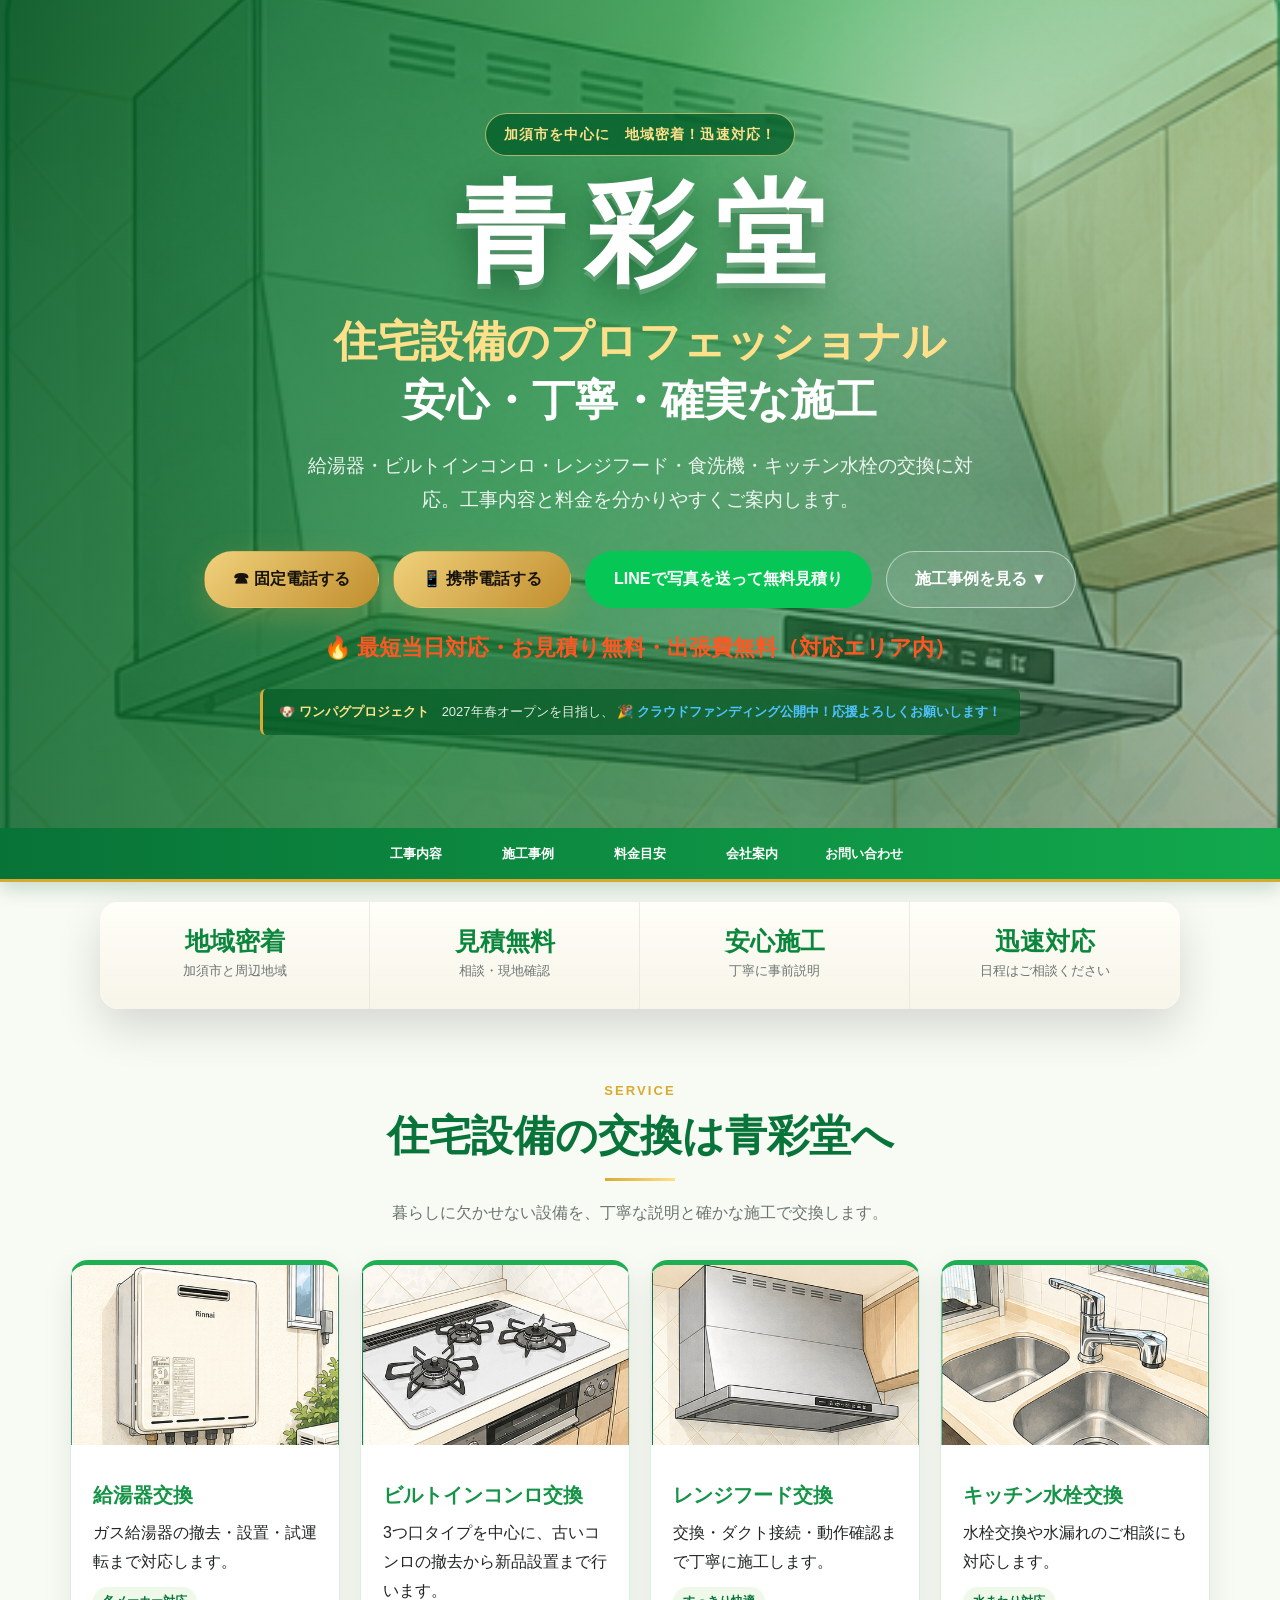
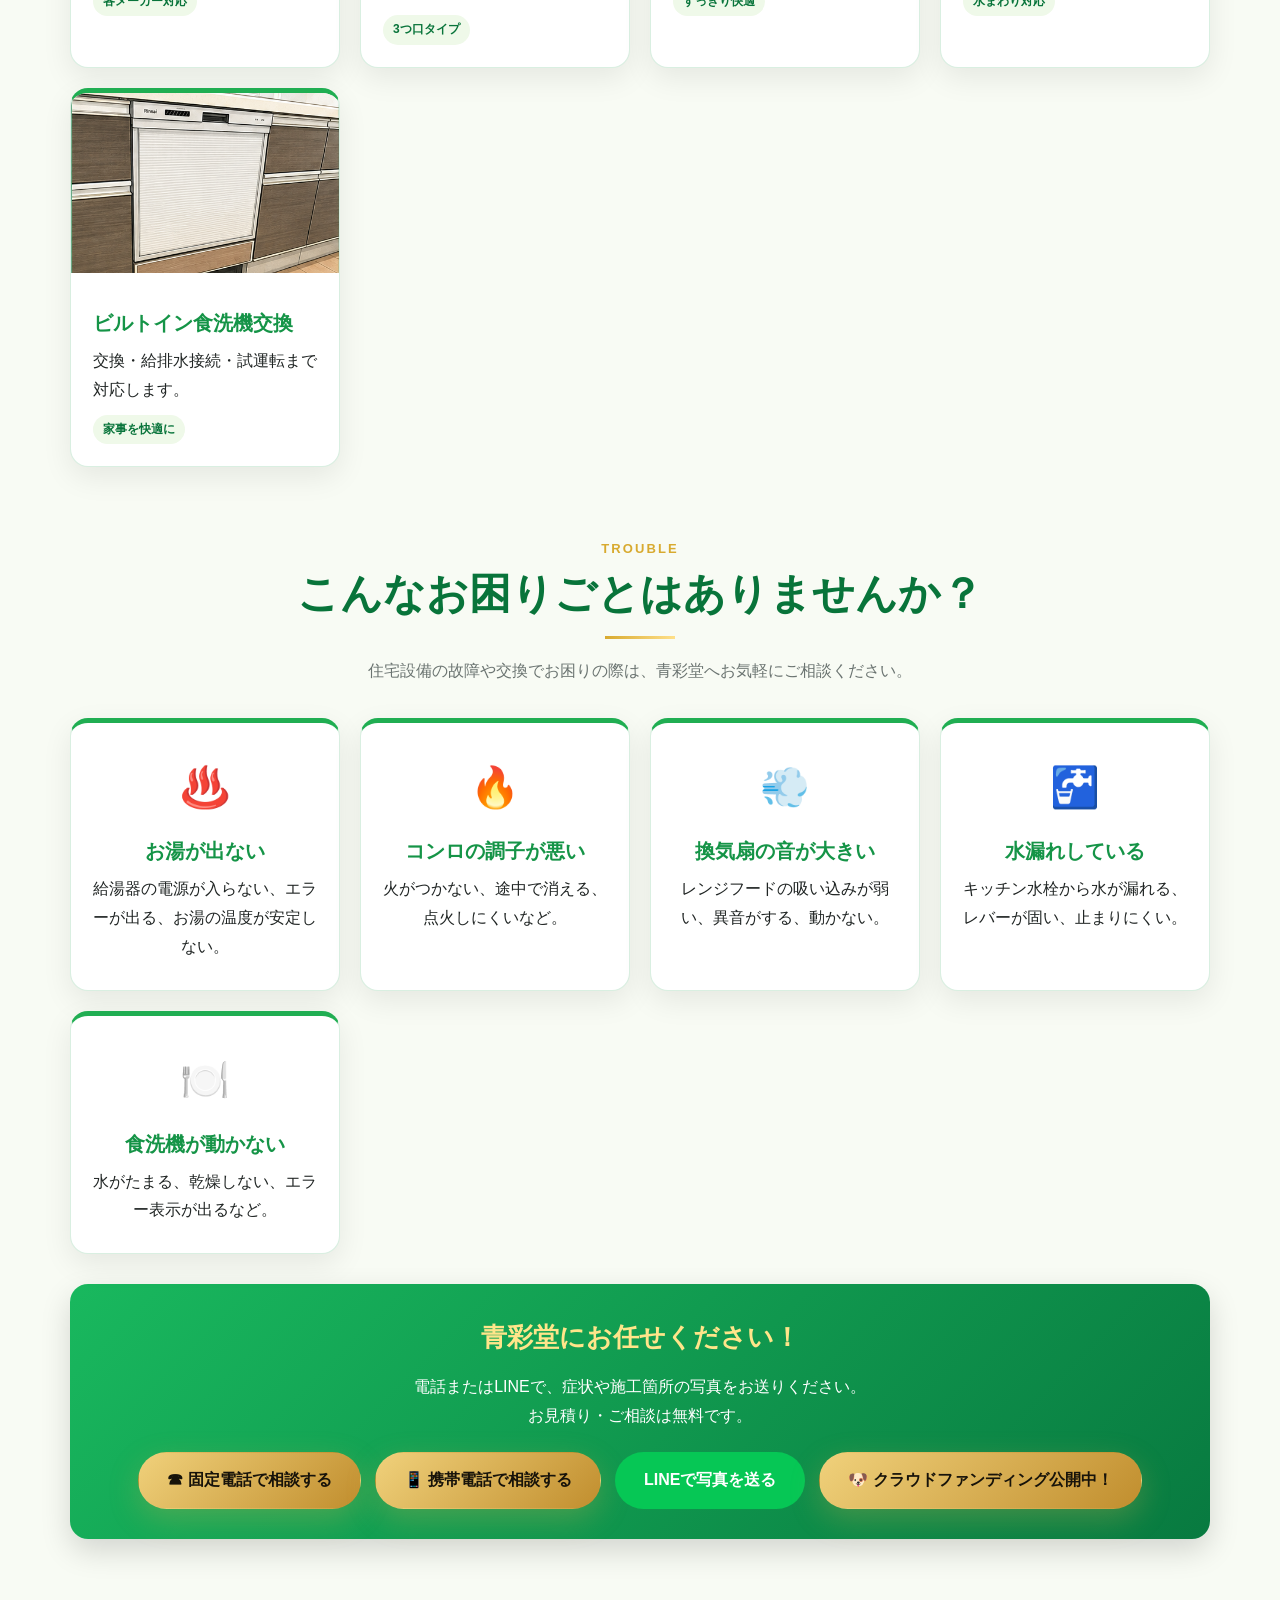
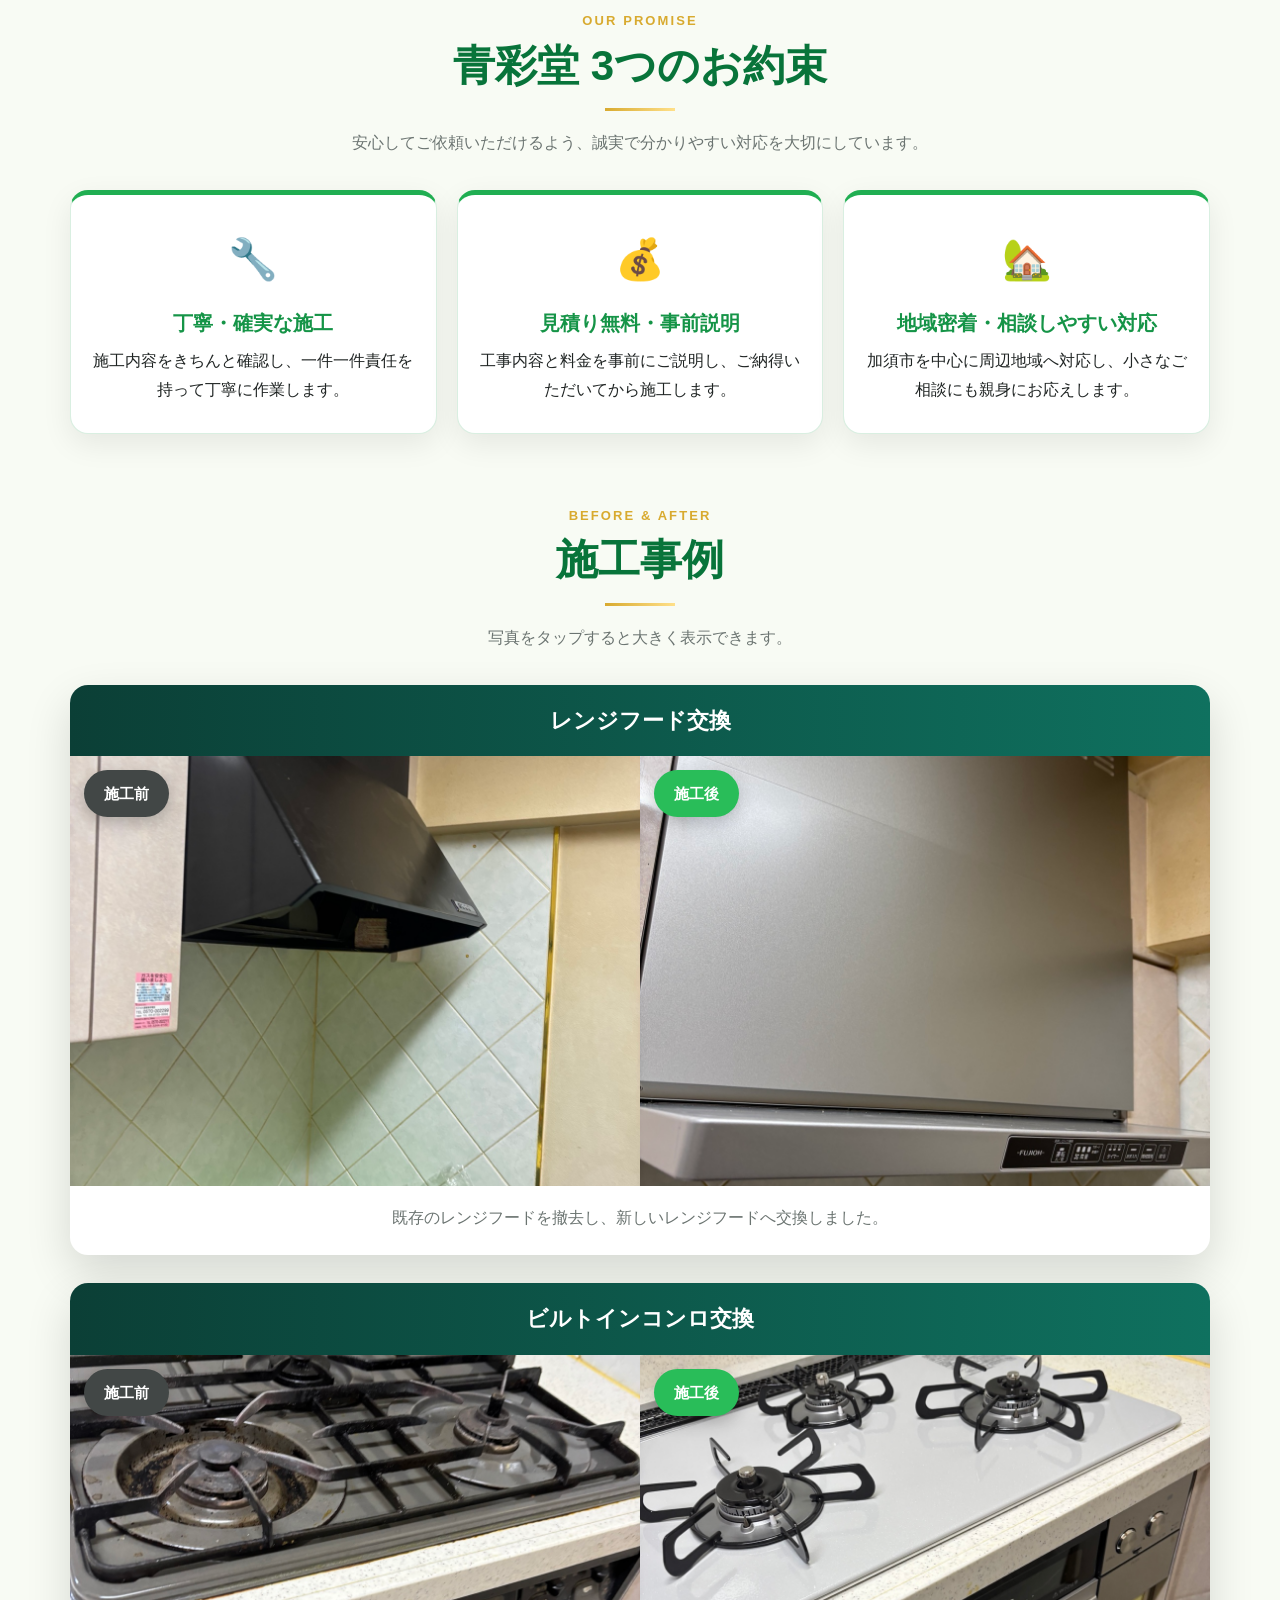
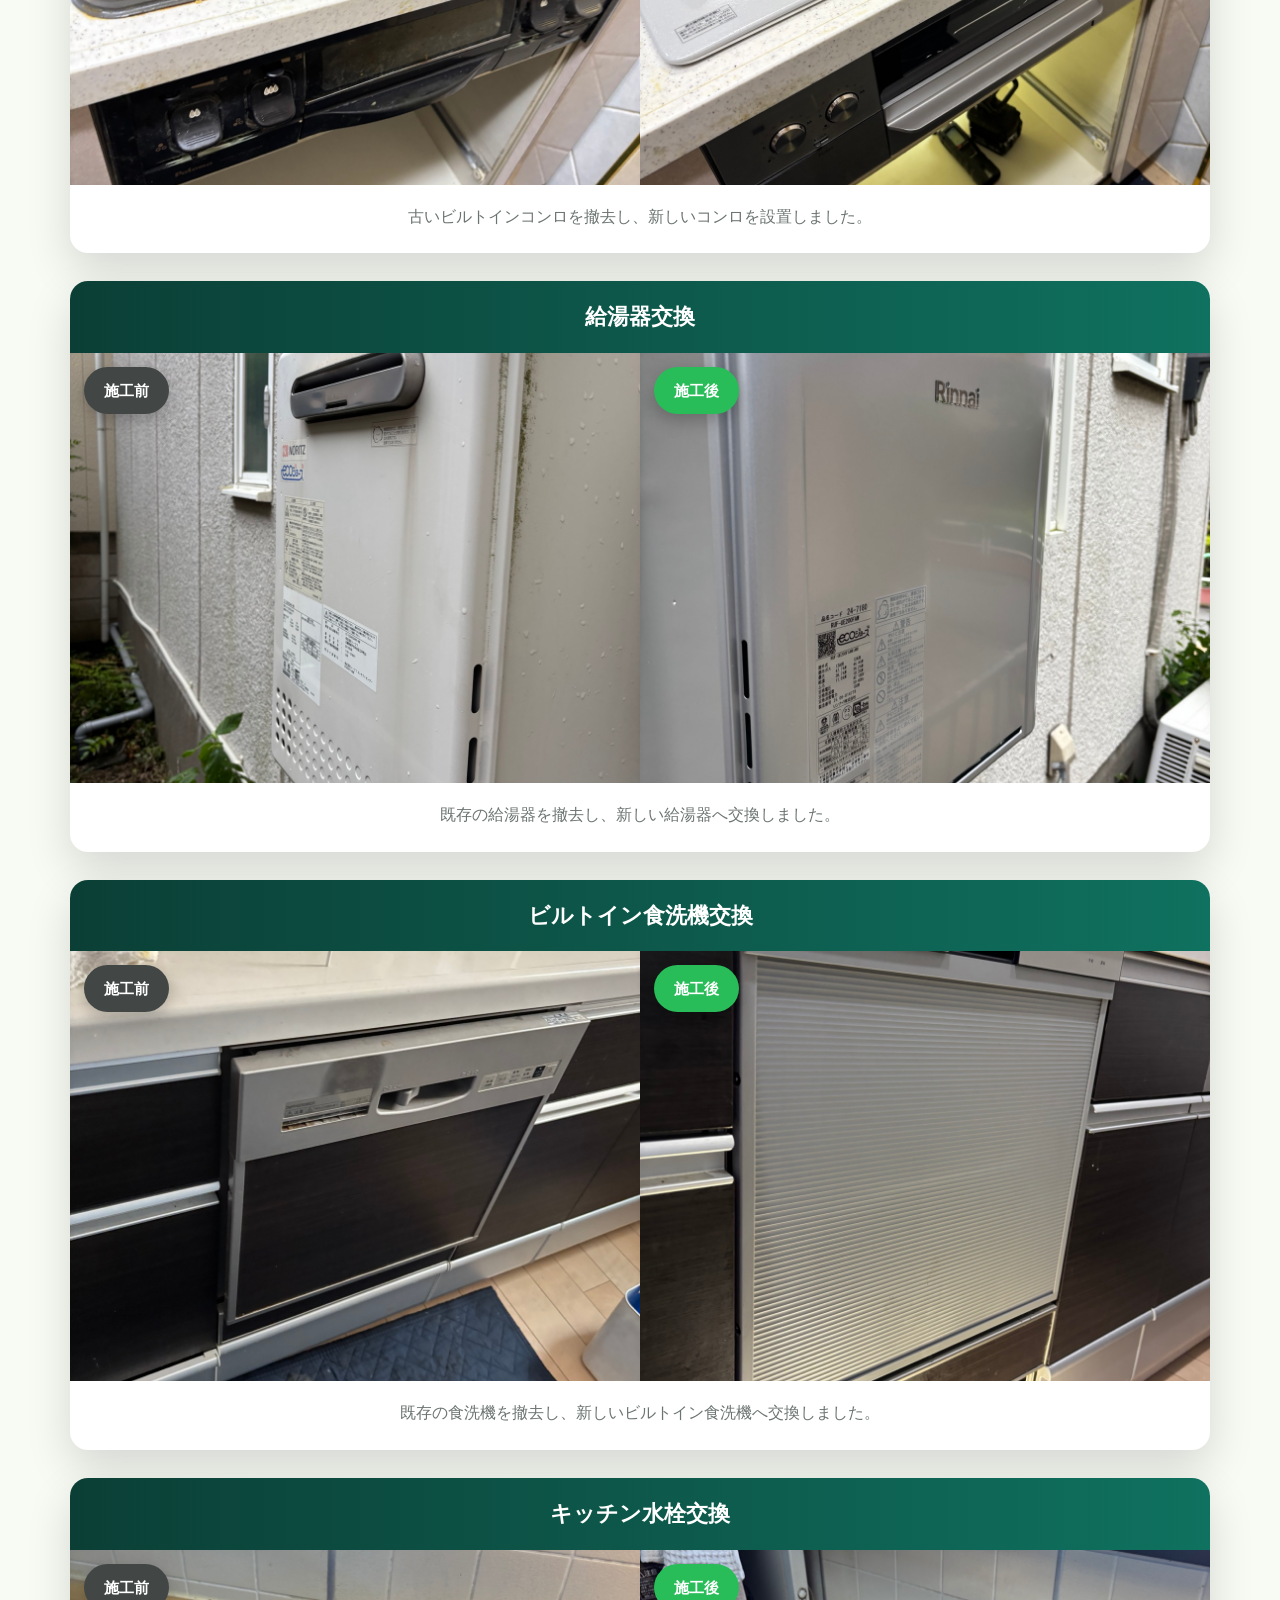
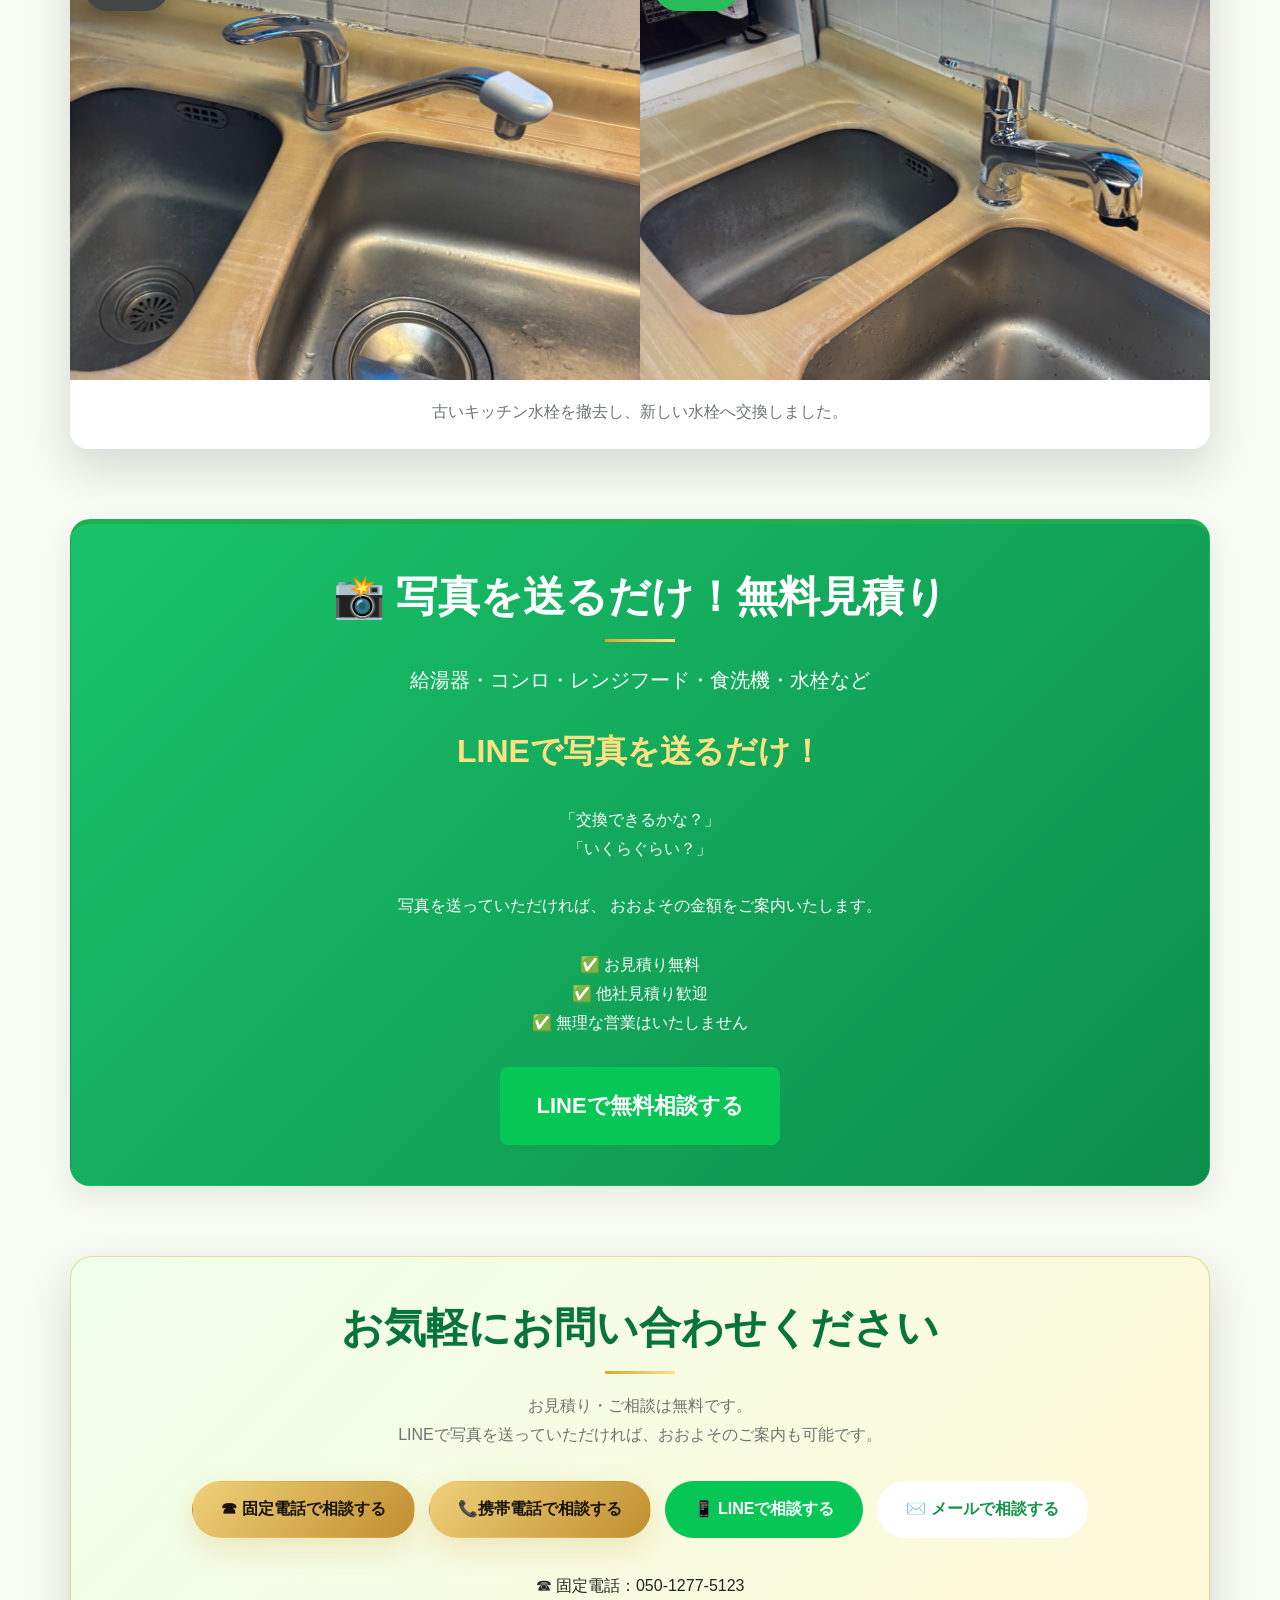
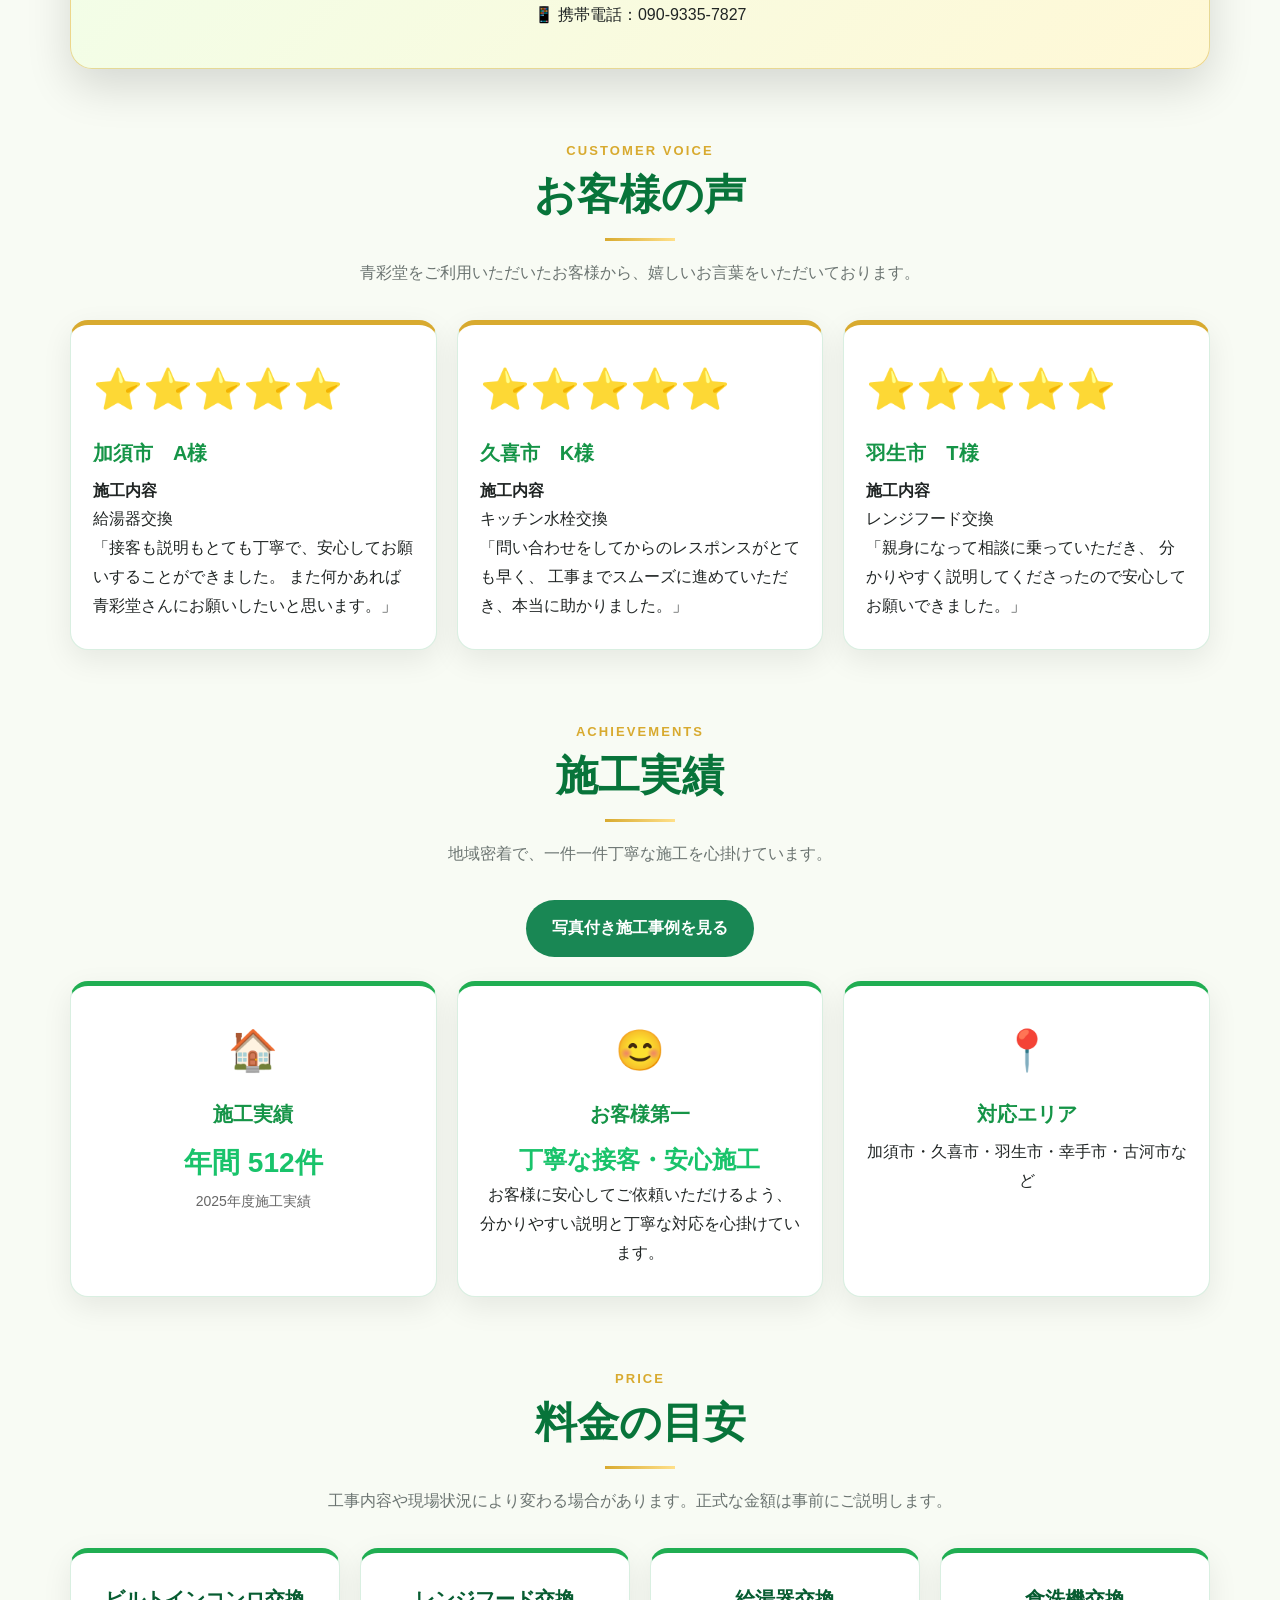
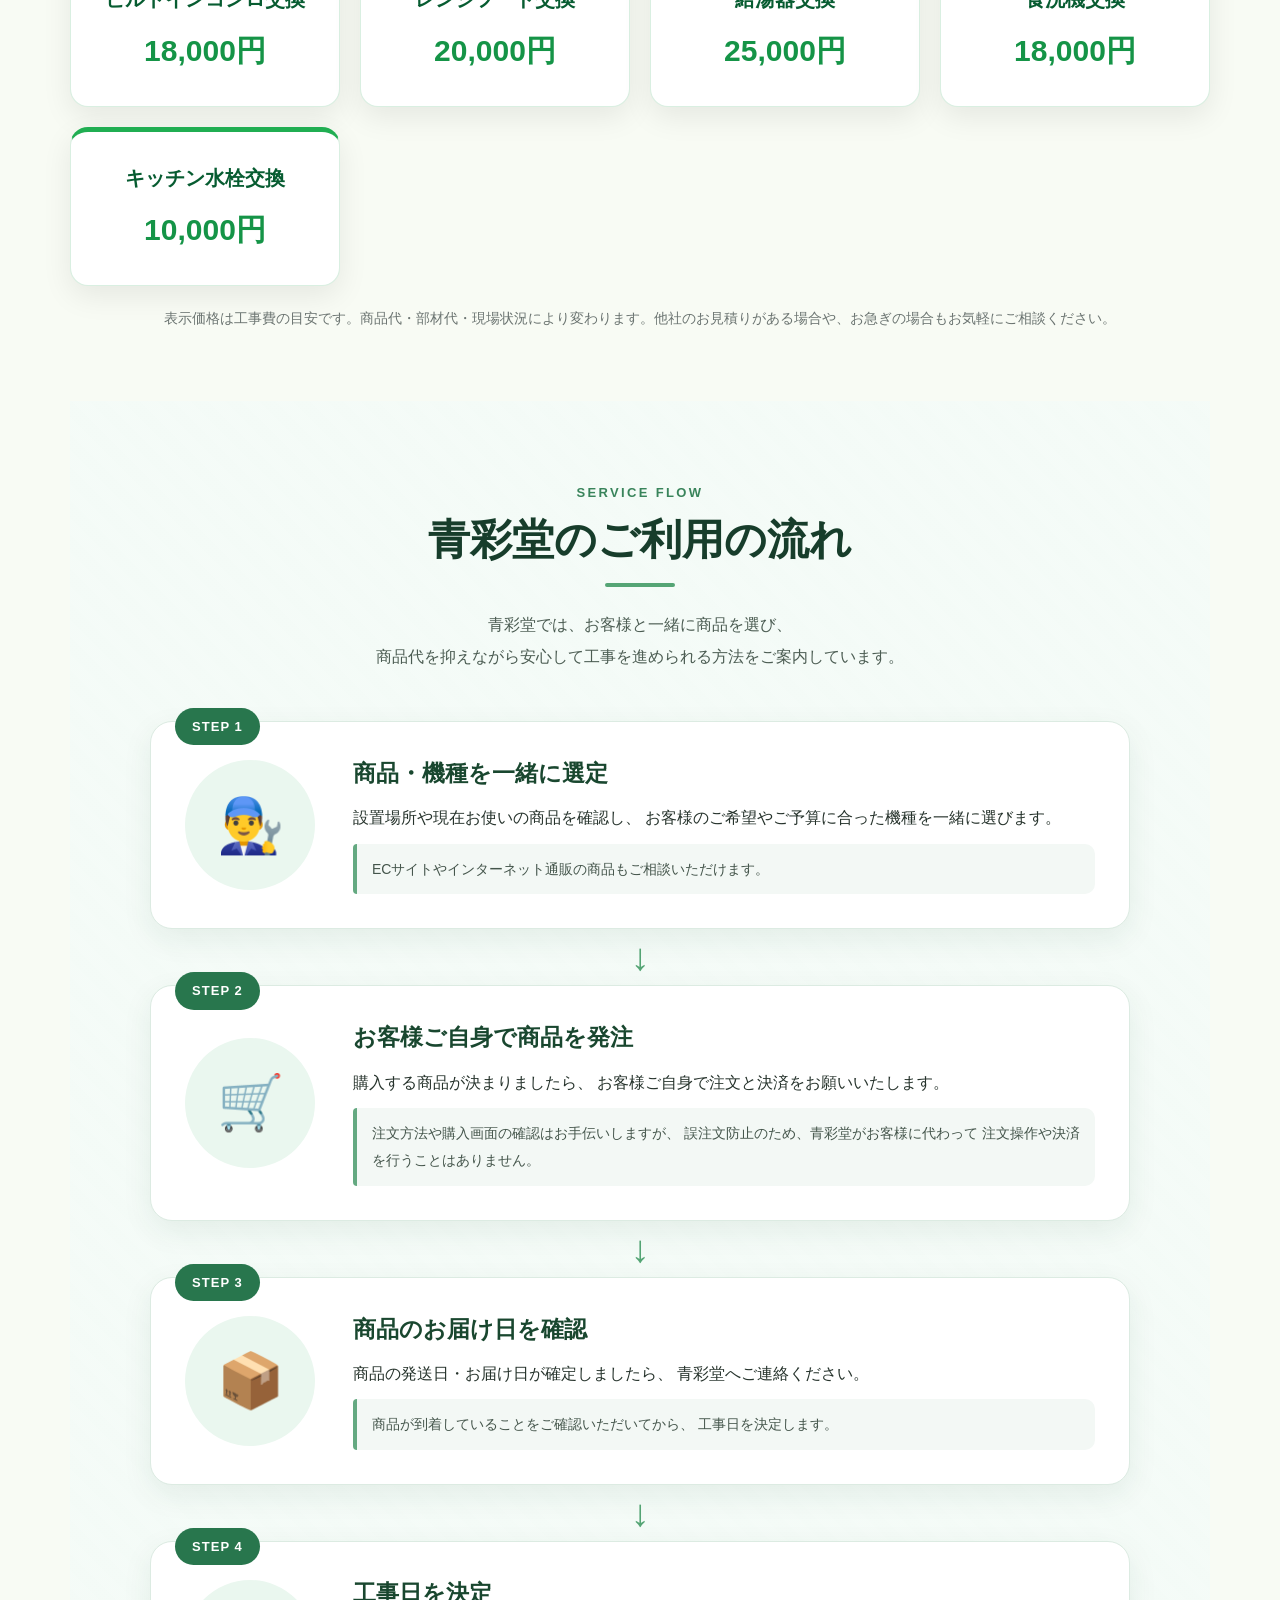
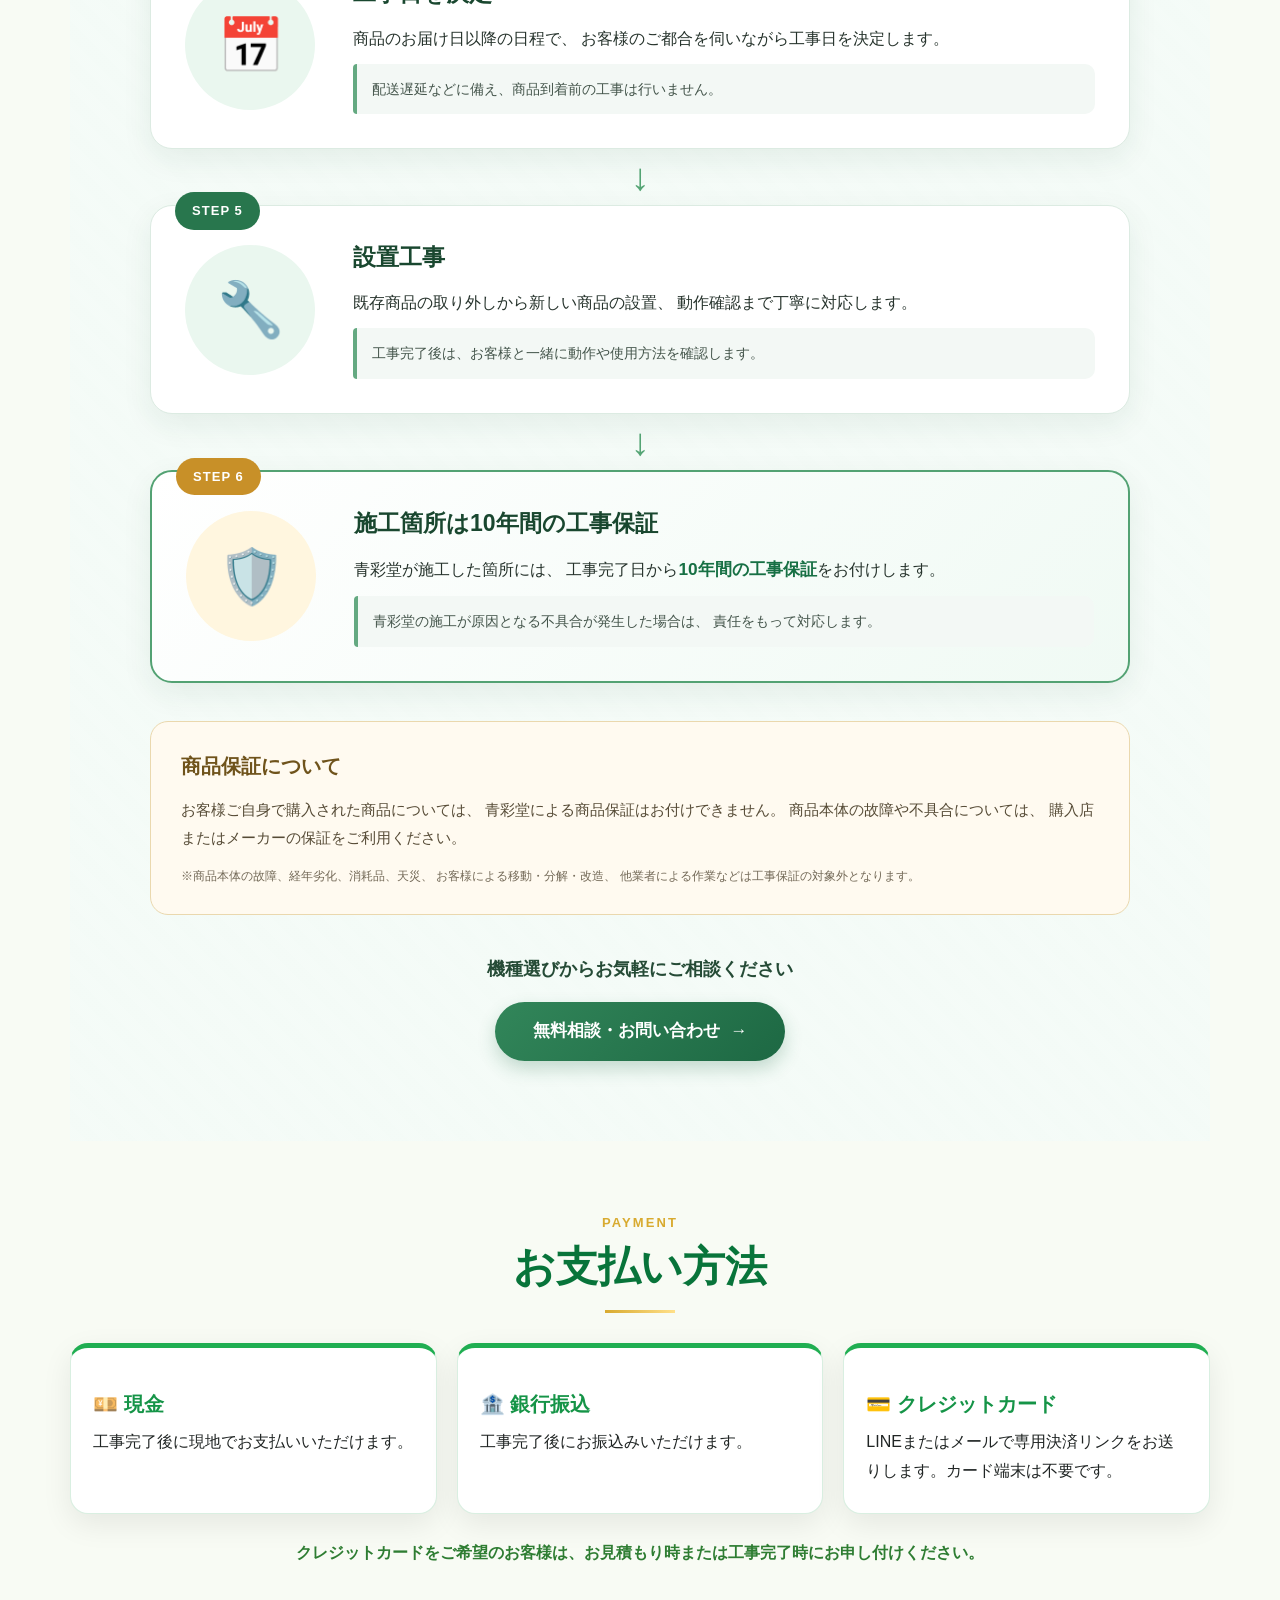
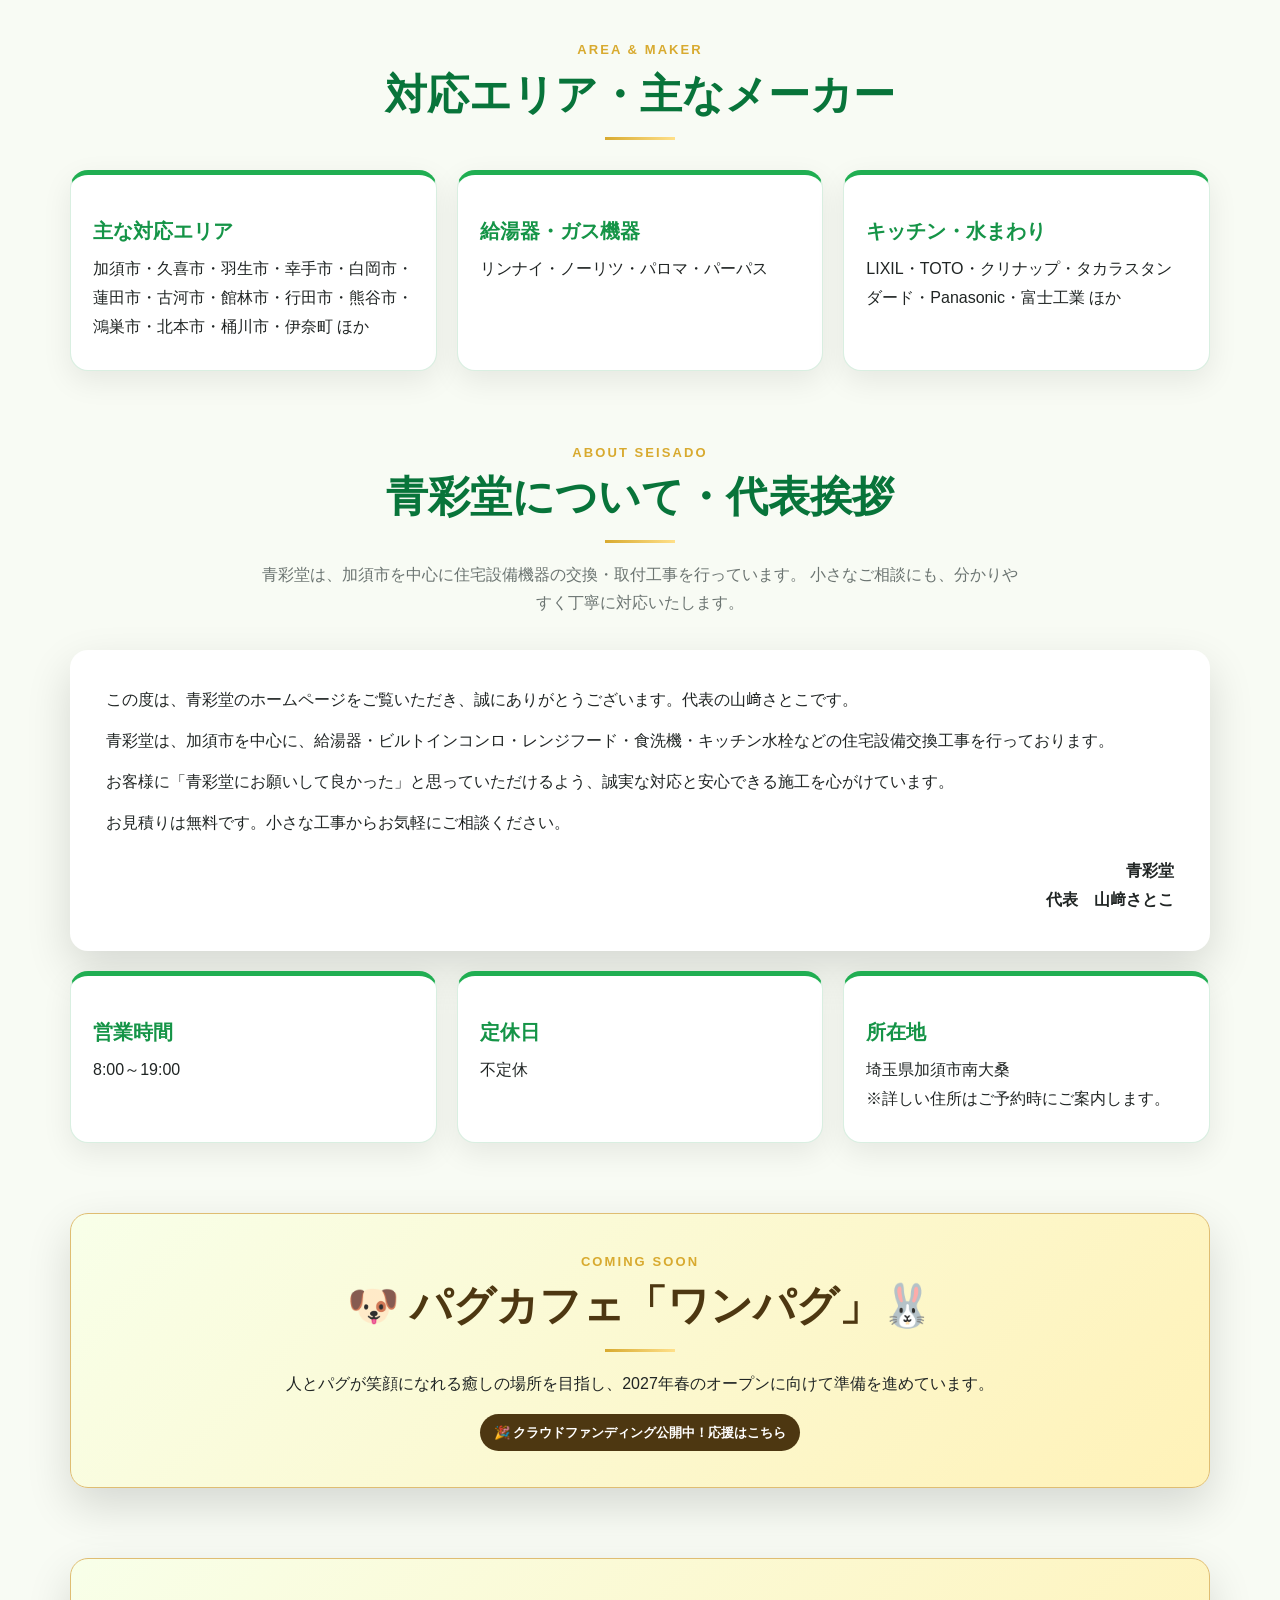
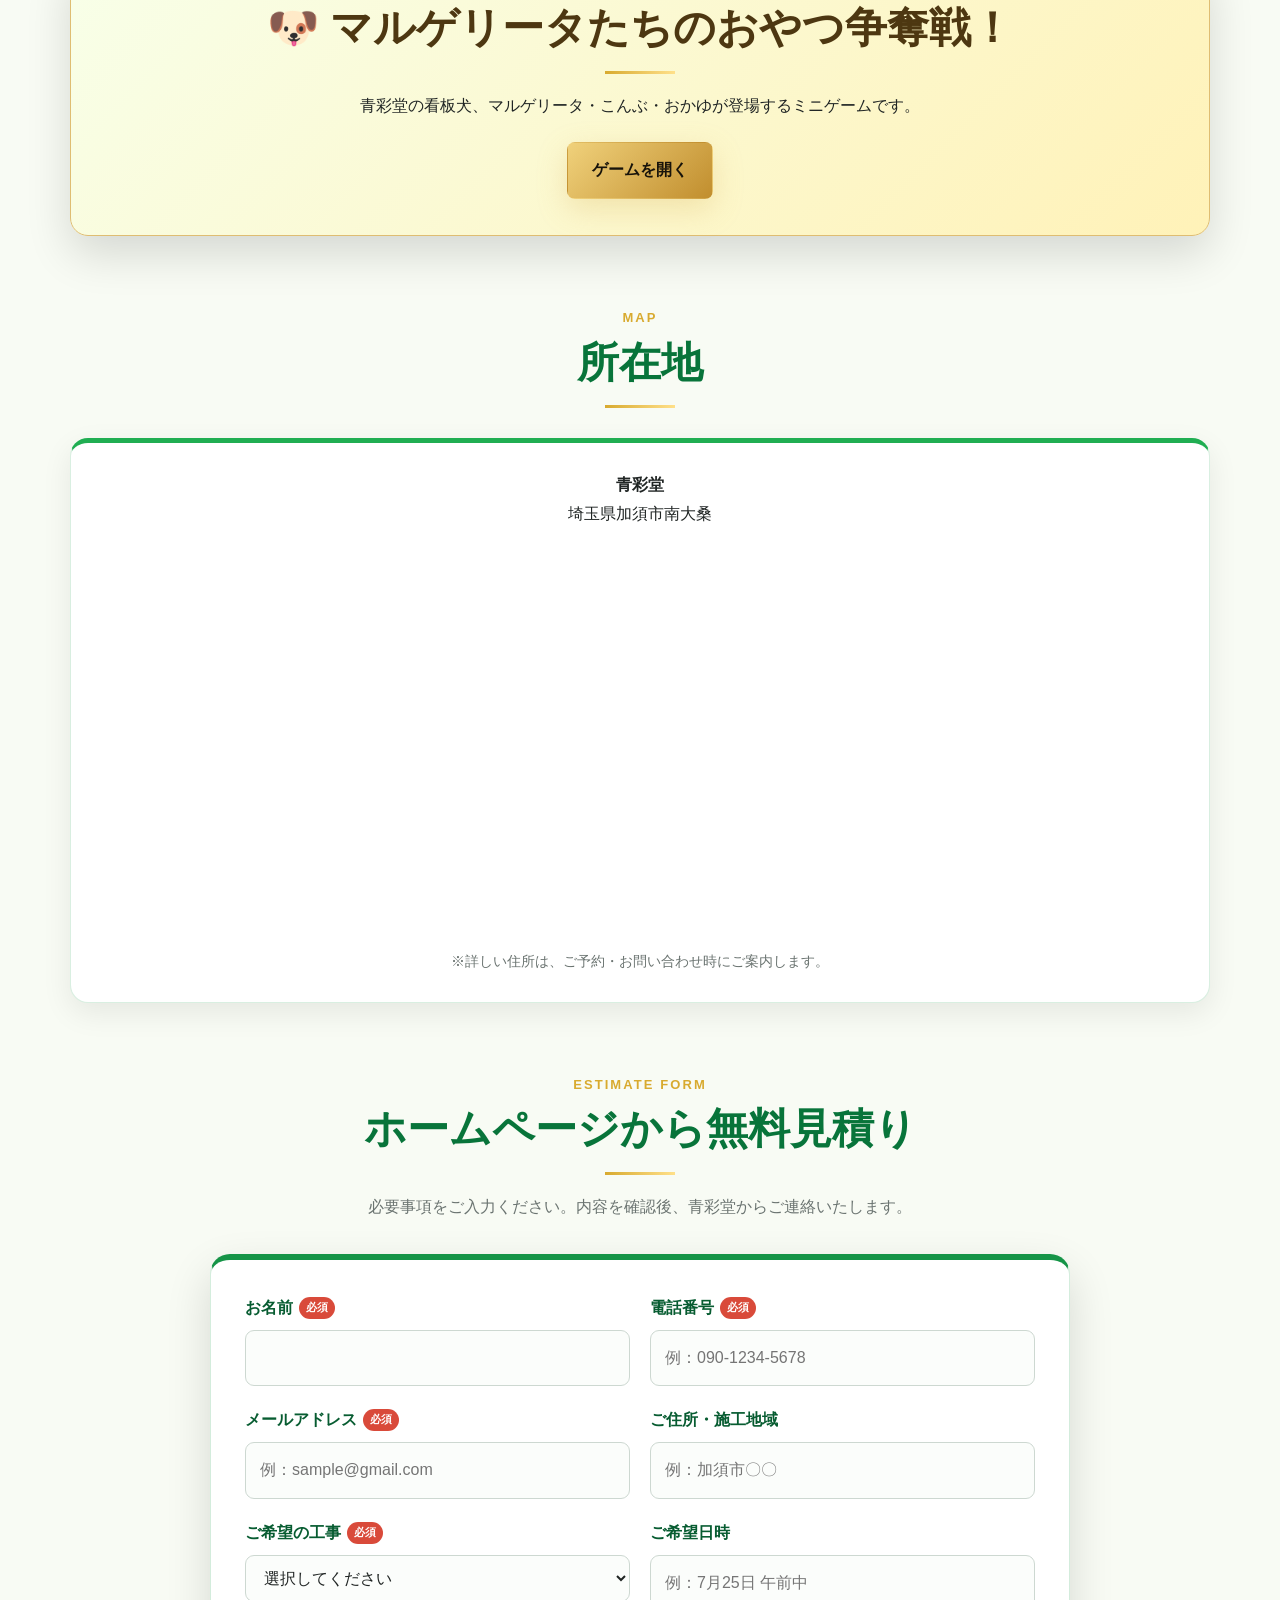
==== index.html @ 42f90f72 "トップページに施工事例ボタン追加" ====
<!DOCTYPE html>
<html lang="ja">
<head>
  <meta charset="UTF-8">
  <meta name="viewport" content="width=device-width, initial-scale=1.0">
  <title>青彩堂｜加須市周辺の住宅設備工事</title>
  <meta name="description" content="埼玉県加須市の青彩堂です。給湯器・ビルトインコンロ・レンジフード・水栓・食洗機の交換工事ならお任せください。加須市・久喜市・羽生市・幸手市・古河市などに対応しています。">
  <meta name="keywords" content="加須市 給湯器交換,加須市 コンロ交換,レンジフード交換,住宅設備,青彩堂,久喜市,羽生市,幸手市,古河市">
  <meta name="author" content="青彩堂">
  <meta name="robots" content="index,follow">
  <meta property="og:title" content="青彩堂｜加須市の住宅設備工事">
  <meta property="og:description" content="給湯器・ビルトインコンロ・レンジフード・水栓・食洗機の交換なら青彩堂へ">
  <meta property="og:type" content="website">
  <link rel="icon" type="image/png" href="favicon.png">
  <link rel="apple-touch-icon" href="favicon.png">

  <style>
    :root {
      --black: #073b22;
      --deep: #075c31;
      --green: #159447;
      --green-light: #29bd59;
      --gold: #d8aa2f;
      --gold-light: #ffe08a;
      --white: #ffffff;
      --cream: #f5f1e8;
      --text: #202524;
      --muted: #6b7471;
      --shadow: 0 18px 45px rgba(0, 0, 0, .14);
    }

    * { margin: 0; padding: 0; box-sizing: border-box; }
    html { scroll-behavior: smooth; }
    body {
      font-family: "Yu Gothic", "Meiryo", sans-serif;
      color: var(--text);
      background: #f8fbf4;
      line-height: 1.8;
      overflow-x: hidden;
    }
    a { color: inherit; text-decoration: none; }
    img { display: block; width: 100%; }

    .hero {
      min-height: 92vh;
      display: flex;
      align-items: center;
      justify-content: center;
      position: relative;
      color: #fff;
      text-align: center;
      padding: 92px 20px 72px;
      background:
        linear-gradient(120deg, rgba(3, 91, 38, .92), rgba(25, 174, 73, .68) 48%, rgba(255,255,255,.12)),
        url("assets/range-after.png") center/cover no-repeat;
    }

    .hero::before {
      content: "";
      position: absolute;
      inset: 0;
      background:
        radial-gradient(circle at 78% 18%, rgba(255,255,255,.38), transparent 28%),
        linear-gradient(180deg, rgba(0,0,0,.04), rgba(0,49,19,.34));
    }

    .hero-content {
      position: relative;
      z-index: 2;
      width: min(980px, 100%);
      animation: heroIn 1s ease both;
    }

    @keyframes heroIn {
      from { opacity: 0; transform: translateY(25px); }
      to { opacity: 1; transform: translateY(0); }
    }

    .eyebrow {
      display: inline-flex;
      align-items: center;
      gap: 8px;
      padding: 8px 18px;
      border: 1px solid rgba(243, 215, 142, .7);
      background: rgba(0, 91, 38, .74);
      color: var(--gold-light);
      border-radius: 999px;
      font-size: 14px;
      font-weight: 700;
      letter-spacing: .08em;
      backdrop-filter: blur(6px);
    }

    .hero h1 {
      margin-top: 22px;
      font-size: clamp(54px, 11vw, 110px);
      line-height: 1;
      letter-spacing: .18em;
      text-indent: .18em;
      font-weight: 900;
      text-shadow: 0 5px 0 rgba(255,255,255,.18), 0 12px 35px rgba(0, 55, 20, .48);
    }

    .hero-copy {
      margin: 24px auto 0;
      font-size: clamp(24px, 4vw, 43px);
      font-weight: 800;
      line-height: 1.35;
    }

    .hero-copy span { color: var(--gold-light); }

    .hero-sub {
      max-width: 680px;
      margin: 20px auto 0;
      color: rgba(255,255,255,.9);
      font-size: clamp(15px, 2vw, 19px);
    }

    .hero-actions,
    .button-area {
      display: flex;
      justify-content: center;
      flex-wrap: wrap;
      gap: 14px;
    }

    .hero-actions { margin-top: 34px; }

    .btn {
      display: inline-flex;
      align-items: center;
      justify-content: center;
      min-height: 54px;
      padding: 13px 24px;
      border-radius: 8px;
      font-weight: 800;
      transition: .25s ease;
      border: 1px solid transparent;
    }

    .btn:hover { transform: translateY(-3px); filter: brightness(1.05); }
    .btn-gold {
      color: #17130a;
      background: linear-gradient(135deg, #f0d17b, #c18e2e);
      box-shadow: 0 10px 30px rgba(215, 173, 79, .28);
    }
    .btn-line { background: #06c755; color: #fff; }
    .btn-dark { background: rgba(255,255,255,.08); color: #fff; border-color: rgba(255,255,255,.5); }
    .btn-white { background: #fff; color: var(--green); }

    .mini-crowdfund {
      max-width: 760px;
      margin: 22px auto 0;
      padding: 11px 16px;
      border-left: 3px solid var(--gold);
      background: rgba(5, 91, 38, .68);
      color: rgba(255,255,255,.88);
      font-size: 13px;
      text-align: left;
      border-radius: 6px;
      backdrop-filter: blur(5px);
    }
    .mini-crowdfund strong { color: var(--gold-light); }

    nav {
      position: static;
      z-index: 1000;
      background: linear-gradient(90deg, #087337, #12a94d);
      border-bottom: 3px solid var(--gold);
      box-shadow: 0 7px 20px rgba(0, 92, 38, .20);
    }
    nav ul {
      max-width: 1180px;
      margin: auto;
      list-style: none;
      display: flex;
      justify-content: center;
      flex-wrap: wrap;
    }
    nav a {
      display: block;
      padding: 14px 16px;
      color: #fff;
      font-size: 13px;
      font-weight: 700;
    }
    nav a:hover { color: #173b1f; background: var(--gold-light); }

    .trust-strip {
      position: relative;
      z-index: 3;
      max-width: 1080px;
      margin: 20px auto 45px;
      display: grid;
      grid-template-columns: repeat(4, 1fr);
      background: linear-gradient(180deg, #fffef8, #f7f5e9);
      border-radius: 18px;
      box-shadow: var(--shadow);
      overflow: hidden;
    }
    .trust-item {
      padding: 24px 14px;
      text-align: center;
      border-right: 1px solid #ece9e0;
    }
    .trust-item:last-child { border-right: 0; }
    .trust-item strong {
      display: block;
      color: #0b873d;
      font-size: 25px;
      line-height: 1.2;
    }
    .trust-item span { color: var(--muted); font-size: 13px; }

    section {
      width: min(1140px, calc(100% - 34px));
      margin: 70px auto;
    }

    .section-kicker {
      text-align: center;
      color: var(--gold);
      font-size: 13px;
      font-weight: 900;
      letter-spacing: .16em;
      text-transform: uppercase;
    }

    section h2 {
      margin-top: 5px;
      text-align: center;
      color: #08743a;
      font-size: clamp(29px, 4vw, 42px);
      line-height: 1.35;
    }
    section h2::after {
      content: "";
      display: block;
      width: 70px;
      height: 3px;
      margin: 14px auto 0;
      background: linear-gradient(90deg, var(--gold), var(--gold-light));
    }

    .section-lead {
      max-width: 760px;
      margin: 18px auto 32px;
      text-align: center;
      color: var(--muted);
    }

    .dark-section {
      width: 100%;
      max-width: none;
      padding: 75px max(18px, calc((100% - 1140px)/2));
      background: linear-gradient(135deg, #075d30, #0fa348);
      color: #fff;
    }
    .dark-section h2 { color: #fff; }
    .dark-section .section-lead { color: rgba(255,255,255,.72); }

    .cards {
      display: grid;
      grid-template-columns: repeat(auto-fit, minmax(220px, 1fr));
      gap: 20px;
    }

    .card {
      background: #fff;
      border-radius: 15px;
      padding: 28px 22px;
      box-shadow: 0 10px 30px rgba(0,0,0,.08);
      border: 1px solid rgba(19, 153, 68, .16);
      border-top: 5px solid #20ae52;
      transition: .3s ease;
    }
    .card:hover { transform: translateY(-6px); box-shadow: var(--shadow); }
    .card .icon { font-size: 40px; }
    .card h3 { color: var(--green); margin: 10px 0 6px; font-size: 20px; }


    .service-card { padding: 0; overflow: hidden; }
    .service-card img { height: 180px; object-fit: cover; }
    .service-card .service-body { padding: 22px; }
    .service-card .service-tag { display:inline-block; margin-top:10px; padding:4px 10px; border-radius:999px; background:#eff9e9; color:#08743a; font-size:12px; font-weight:800; }

    .work-card {
      margin-top: 28px;
      overflow: hidden;
      border-radius: 16px;
      background: #fff;
      box-shadow: var(--shadow);
    }
    .work-card h3 {
      padding: 16px 20px;
      color: #fff;
      background: linear-gradient(90deg, #0b3f36, #0f715f);
      text-align: center;
      font-size: 22px;
    }
    .before-after { display: grid; grid-template-columns: 1fr 1fr; }
    .photo-box { position: relative; overflow: hidden; background: #ddd; }
    .photo-box img {
      height: 430px;
      object-fit: cover;
      cursor: zoom-in;
      transition: transform .5s ease;
    }
    .photo-box:hover img { transform: scale(1.03); }
    .photo-label {
    position: absolute;
    top: 14px;
    left: 14px;
    z-index: 2;

    padding: 10px 20px;
    border-radius: 999px;

    background: #19c36b;
    color: #fff;

    font-size: 15px;
    font-weight: bold;

    box-shadow: 0 6px 18px rgba(0,0,0,.25);
}
    .before-label { background: #424746; }
    .after-label { background: var(--green-light); }
    .work-text { padding: 18px 20px 22px; text-align: center; color: var(--muted); }

    .promise-grid { counter-reset: promise; }
    .promise-card {
      position: relative;
      padding-top: 54px;
      background: rgba(255,255,255,.06);
      border: 1px solid rgba(255,255,255,.12);
      color: rgba(255,255,255,.82);
      box-shadow: none;
    }
    .promise-card::before {
      counter-increment: promise;
      content: "0" counter(promise);
      position: absolute;
      top: 16px;
      left: 20px;
      color: var(--gold-light);
      font-size: 25px;
      font-weight: 900;
    }
    .promise-card h3 { color: #fff; }

    .price-card { text-align: center; }
    .price-card strong { display: block; color: var(--deep); font-size: 20px; }
    .price-card .price { margin-top: 7px; color: var(--green); font-size: 30px; font-weight: 900; }
    .price-note { margin-top: 20px; text-align: center; color: var(--muted); font-size: 14px; }

    .profile-box,
    .contact,
    .cafe-banner {
      border-radius: 18px;
      padding: 36px;
      box-shadow: var(--shadow);
    }
    .profile-box { background: #fff; }
    .profile-box p + p { margin-top: 12px; }

    .cafe-banner {
      background: linear-gradient(135deg, #f8ffe9, #fff2b8);
      border: 1px solid #dfbd72;
      text-align: center;
    }
    .cafe-banner h2 { color: #4d3711; }
    .cafe-banner .cafe-small {
      display: inline-block;
      margin-top: 15px;
      padding: 7px 14px;
      border-radius: 999px;
      background: #4d3711;
      color: #fff;
      font-size: 13px;
      font-weight: 800;
    }

    .contact {
      background: linear-gradient(135deg, #08743a, #15b856);
      color: #fff;
      text-align: center;
    }
    .contact h2 { color: #fff; }
    .contact-details { margin: 22px 0; font-size: 17px; }
    .contact-details a { font-weight: 800; }



    /* ホームページお問い合わせフォーム */
    .contact-form-wrap {
      max-width: 860px;
      margin: 30px auto 0;
      padding: 34px;
      background: #fff;
      border: 1px solid rgba(19, 153, 68, .18);
      border-top: 6px solid var(--green);
      border-radius: 20px;
      box-shadow: var(--shadow);
    }

    .contact-form-grid {
      display: grid;
      grid-template-columns: 1fr 1fr;
      gap: 20px;
    }

    .form-group { text-align: left; }
    .form-group.full { grid-column: 1 / -1; }

    .form-group label {
      display: block;
      margin-bottom: 7px;
      color: var(--deep);
      font-weight: 800;
    }

    .form-required {
      display: inline-block;
      margin-left: 6px;
      padding: 1px 7px;
      border-radius: 999px;
      background: #d94a3a;
      color: #fff;
      font-size: 11px;
      vertical-align: 2px;
    }

    .contact-form-wrap input,
    .contact-form-wrap select,
    .contact-form-wrap textarea {
      width: 100%;
      padding: 13px 14px;
      border: 1px solid #cdd8d1;
      border-radius: 9px;
      background: #fbfdfb;
      color: var(--text);
      font: inherit;
      transition: .2s ease;
    }

    .contact-form-wrap textarea {
      min-height: 150px;
      resize: vertical;
    }

    .contact-form-wrap input:focus,
    .contact-form-wrap select:focus,
    .contact-form-wrap textarea:focus {
      outline: none;
      border-color: var(--green);
      box-shadow: 0 0 0 3px rgba(21, 148, 71, .14);
      background: #fff;
    }

    .form-note {
      margin: 18px 0;
      padding: 14px 16px;
      border-radius: 10px;
      background: #eff9e9;
      color: #31533d;
      font-size: 14px;
      text-align: left;
    }

    .form-submit {
      display: block;
      width: min(100%, 360px);
      margin: 24px auto 0;
      min-height: 58px;
      border: 0;
      border-radius: 999px;
      background: linear-gradient(135deg, #1fbd5b, #08743a);
      color: #fff;
      font-size: 18px;
      font-weight: 900;
      cursor: pointer;
      box-shadow: 0 10px 26px rgba(8, 116, 58, .25);
      transition: .25s ease;
    }

    .form-submit:hover {
      transform: translateY(-2px);
      filter: brightness(1.05);
    }


    iframe { width: 100%; border: 0; border-radius: 12px; }

    footer {
      margin-top: 60px;
      padding: 28px 15px 90px;
      background: #050808;
      color: rgba(255,255,255,.7);
      text-align: center;
      font-size: 13px;
    }

    .fixed-contact { display: none; }

    .reveal { opacity: 0; transform: translateY(28px); transition: .75s ease; }
    .reveal.show { opacity: 1; transform: translateY(0); }

    #imageModal {
      display: none;
      position: fixed;
      inset: 0;
      z-index: 9999;
      align-items: center;
      justify-content: center;
      padding: 20px;
      background: rgba(0,0,0,.92);
    }
    #modalImage { max-width: 92vw; max-height: 88vh; object-fit: contain; }
    .modal-close {
      position: fixed;
      top: 20px;
      right: 20px;
      width: 48px;
      height: 48px;
      border: 0;
      border-radius: 50%;
      color: #fff;
      background: rgba(255,255,255,.14);
      font-size: 34px;
      cursor: pointer;
    }

    @media (max-width: 800px) {
      body { padding-bottom: 64px; }
      .hero { min-height: 82vh; padding: 78px 18px 55px; }
      .hero h1 { letter-spacing: .12em; text-indent: .12em; }
      .hero-actions .btn { width: min(100%, 320px); }
      nav { position: static; }
      nav a { padding: 10px 8px; font-size: 11px; }
      .trust-strip { grid-template-columns: repeat(2, 1fr); margin: 18px 17px 38px; }
      .trust-item:nth-child(2) { border-right: 0; }
      .trust-item:nth-child(-n+2) { border-bottom: 1px solid #ece9e0; }
      section { margin: 52px auto; }
      .dark-section { padding-top: 58px; padding-bottom: 58px; }
      .before-after { grid-template-columns: 1fr; }
      .photo-box img { height: 340px; }
      .profile-box, .contact, .cafe-banner { padding: 26px 18px; }
      .fixed-contact {
        display: grid;
        grid-template-columns: repeat(3, 1fr);
        position: fixed;
        left: 0;
        right: 0;
        bottom: 0;
        z-index: 3000;
        box-shadow: 0 -5px 20px rgba(0,0,0,.25);
      }
      .fixed-contact a { padding: 12px 4px; color: #fff; text-align: center; font-size: 13px; font-weight: 800; }
      .fixed-tel { background: #c38d27; }
      .fixed-line { background: #06c755; }
      .fixed-mail { background: #1769aa; }
      footer { padding-bottom: 30px; }
    }

    /* 最終調整：見やすさと統一感 */
    nav a {
      min-width: 112px;
      text-align: center;
    }

    .work-card,
    .card,
    .profile-box,
    .contact,
    .cafe-banner {
      border-radius: 18px;
    }

    .button-area .btn,
    .hero-actions .btn {
      border-radius: 999px;
      padding-left: 28px;
      padding-right: 28px;
    }

    #contact-last {
      padding: 38px 24px;
      border-radius: 22px;
      background: linear-gradient(135deg, #efffec, #fff8d6);
      border: 1px solid rgba(216, 170, 47, .45);
      box-shadow: var(--shadow);
      text-align: center;
    }

    #voice .card {
      border-top-color: var(--gold);
    }

    @media (max-width: 800px) {
      nav a {
        min-width: auto;
      }

      #contact-last {
        padding: 28px 18px;
      }

      .contact-form-wrap { padding: 24px 18px; }
      .contact-form-grid { grid-template-columns: 1fr; }
      .form-group.full { grid-column: auto; }
    }
/* ================================
   青彩堂のご利用の流れ
================================ */

.seisado-flow {
  padding: 80px 20px;
  background:
    linear-gradient(rgba(244, 251, 247, 0.94), rgba(244, 251, 247, 0.94)),
    repeating-linear-gradient(
      45deg,
      #ffffff,
      #ffffff 12px,
      #f2f8f4 12px,
      #f2f8f4 24px
    );
  color: #26332c;
}

.seisado-flow-inner {
  width: min(100%, 980px);
  margin: 0 auto;
}

.seisado-flow-label {
  margin: 0 0 8px;
  color: #39845b;
  font-size: 13px;
  font-weight: 800;
  letter-spacing: 0.18em;
  text-align: center;
}

.seisado-flow-title {
  position: relative;
  margin: 0 0 22px;
  padding-bottom: 18px;
  color: #173d2b;
  font-size: clamp(28px, 5vw, 42px);
  line-height: 1.35;
  text-align: center;
}

.seisado-flow-title::after {
  position: absolute;
  bottom: 0;
  left: 50%;
  width: 70px;
  height: 4px;
  background: #55a575;
  border-radius: 999px;
  content: "";
  transform: translateX(-50%);
}

.seisado-flow-lead {
  margin: 0 auto 48px;
  color: #4b5c52;
  font-size: 16px;
  line-height: 2;
  text-align: center;
}

.seisado-flow-list {
  display: flex;
  flex-direction: column;
  align-items: center;
}

.seisado-flow-item {
  position: relative;
  display: grid;
  grid-template-columns: 140px 1fr;
  gap: 28px;
  align-items: center;
  width: 100%;
  padding: 34px;
  background: #ffffff;
  border: 1px solid #dcebe2;
  border-radius: 22px;
  box-shadow: 0 10px 30px rgba(28, 77, 49, 0.08);
}

.seisado-flow-number {
  position: absolute;
  top: -14px;
  left: 24px;
  padding: 7px 17px;
  background: #28764d;
  border-radius: 999px;
  color: #ffffff;
  font-size: 13px;
  font-weight: 800;
  letter-spacing: 0.08em;
}

.seisado-flow-icon {
  display: flex;
  align-items: center;
  justify-content: center;
  width: 130px;
  height: 130px;
  background: #eaf7ef;
  border-radius: 50%;
  color: #36865a;
}

.seisado-flow-icon svg {
  width: 82px;
  height: 82px;
}

.seisado-flow-text h3 {
  margin: 0 0 13px;
  color: #19472f;
  font-size: 23px;
  line-height: 1.5;
}

.seisado-flow-text p {
  margin: 0;
  font-size: 16px;
  line-height: 1.9;
}

.seisado-flow-text strong {
  color: #177044;
  font-size: 1.08em;
}

.seisado-flow-note {
  margin-top: 10px !important;
  padding: 12px 15px;
  background: #f3f8f5;
  border-left: 4px solid #64a981;
  border-radius: 4px 10px 10px 4px;
  color: #44554b;
  font-size: 14px !important;
}

.seisado-flow-arrow {
  margin: 9px 0;
  color: #55a575;
  font-size: 38px;
  font-weight: 800;
  line-height: 1;
}

.seisado-flow-warranty {
  border: 2px solid #53a273;
  background: linear-gradient(135deg, #ffffff, #f0faf4);
}

.seisado-flow-warranty .seisado-flow-number {
  background: #c89028;
}

.seisado-flow-warranty .seisado-flow-icon {
  background: #fff6df;
  color: #b27b16;
}

.seisado-flow-caution {
  margin-top: 38px;
  padding: 26px 30px;
  background: #fffaf0;
  border: 1px solid #ead8ae;
  border-radius: 18px;
}

.seisado-flow-caution h3 {
  margin: 0 0 12px;
  color: #6f531b;
  font-size: 20px;
}

.seisado-flow-caution p {
  margin: 0;
  color: #564b36;
  font-size: 15px;
  line-height: 1.9;
}

.seisado-flow-caution .seisado-flow-small {
  margin-top: 12px;
  color: #736957;
  font-size: 12px;
}

.seisado-flow-contact {
  margin-top: 38px;
  text-align: center;
}

.seisado-flow-contact p {
  margin: 0 0 17px;
  color: #254b36;
  font-size: 18px;
  font-weight: 700;
}

.seisado-flow-button {
  display: inline-flex;
  align-items: center;
  justify-content: center;
  min-width: 290px;
  min-height: 58px;
  padding: 14px 30px;
  background: linear-gradient(135deg, #32865a, #1d6843);
  border-radius: 999px;
  box-shadow: 0 8px 18px rgba(31, 107, 69, 0.23);
  color: #ffffff;
  font-size: 17px;
  font-weight: 800;
  text-decoration: none;
  transition: 0.25s ease;
}

.seisado-flow-button::after {
  margin-left: 11px;
  content: "→";
}

.seisado-flow-button:hover {
  box-shadow: 0 12px 24px rgba(31, 107, 69, 0.3);
  transform: translateY(-2px);
}

/* スマートフォン */
@media (max-width: 700px) {
  .seisado-flow {
    padding: 60px 15px;
  }

  .seisado-flow-lead {
    margin-bottom: 38px;
    text-align: left;
  }

  .pc-only {
    display: none;
  }

  .seisado-flow-item {
    display: flex;
    flex-direction: column;
    gap: 18px;
    padding: 38px 20px 25px;
    text-align: center;
  }

  .seisado-flow-number {
    left: 50%;
    transform: translateX(-50%);
  }

  .seisado-flow-icon {
    width: 105px;
    height: 105px;
  }

  .seisado-flow-icon svg {
    width: 68px;
    height: 68px;
  }

  .seisado-flow-text h3 {
    font-size: 20px;
  }

  .seisado-flow-text p {
    font-size: 15px;
    text-align: left;
  }

  .seisado-flow-note {
    text-align: left;
  }

  .seisado-flow-caution {
    padding: 22px 18px;
  }

  .seisado-flow-button {
    width: 100%;
    min-width: 0;
  }
}
/* ================================
   青彩堂のご利用の流れ
================================ */

.seisado-flow {
  padding: 80px 20px;
  background:
    linear-gradient(rgba(244, 251, 247, 0.94), rgba(244, 251, 247, 0.94)),
    repeating-linear-gradient(
      45deg,
      #ffffff,
      #ffffff 12px,
      #f2f8f4 12px,
      #f2f8f4 24px
    );
  color: #26332c;
}

.seisado-flow-inner {
  width: min(100%, 980px);
  margin: 0 auto;
}

.seisado-flow-label {
  margin: 0 0 8px;
  color: #39845b;
  font-size: 13px;
  font-weight: 800;
  letter-spacing: 0.18em;
  text-align: center;
}

.seisado-flow-title {
  position: relative;
  margin: 0 0 22px;
  padding-bottom: 18px;
  color: #173d2b;
  font-size: clamp(28px, 5vw, 42px);
  line-height: 1.35;
  text-align: center;
}

.seisado-flow-title::after {
  position: absolute;
  bottom: 0;
  left: 50%;
  width: 70px;
  height: 4px;
  background: #55a575;
  border-radius: 999px;
  content: "";
  transform: translateX(-50%);
}

.seisado-flow-lead {
  margin: 0 auto 48px;
  color: #4b5c52;
  font-size: 16px;
  line-height: 2;
  text-align: center;
}

.seisado-flow-list {
  display: flex;
  flex-direction: column;
  align-items: center;
}

.seisado-flow-item {
  position: relative;
  display: grid;
  grid-template-columns: 140px 1fr;
  gap: 28px;
  align-items: center;
  width: 100%;
  padding: 34px;
  background: #ffffff;
  border: 1px solid #dcebe2;
  border-radius: 22px;
  box-shadow: 0 10px 30px rgba(28, 77, 49, 0.08);
}

.seisado-flow-number {
  position: absolute;
  top: -14px;
  left: 24px;
  padding: 7px 17px;
  background: #28764d;
  border-radius: 999px;
  color: #ffffff;
  font-size: 13px;
  font-weight: 800;
  letter-spacing: 0.08em;
}

.seisado-flow-icon {
  display: flex;
  align-items: center;
  justify-content: center;
  width: 130px;
  height: 130px;
  background: #eaf7ef;
  border-radius: 50%;
  color: #36865a;
}

.seisado-flow-icon svg {
  width: 82px;
  height: 82px;
}

.seisado-flow-text h3 {
  margin: 0 0 13px;
  color: #19472f;
  font-size: 23px;
  line-height: 1.5;
}

.seisado-flow-text p {
  margin: 0;
  font-size: 16px;
  line-height: 1.9;
}

.seisado-flow-text strong {
  color: #177044;
  font-size: 1.08em;
}

.seisado-flow-note {
  margin-top: 10px !important;
  padding: 12px 15px;
  background: #f3f8f5;
  border-left: 4px solid #64a981;
  border-radius: 4px 10px 10px 4px;
  color: #44554b;
  font-size: 14px !important;
}

.seisado-flow-arrow {
  margin: 9px 0;
  color: #55a575;
  font-size: 38px;
  font-weight: 800;
  line-height: 1;
}

.seisado-flow-warranty {
  border: 2px solid #53a273;
  background: linear-gradient(135deg, #ffffff, #f0faf4);
}

.seisado-flow-warranty .seisado-flow-number {
  background: #c89028;
}

.seisado-flow-warranty .seisado-flow-icon {
  background: #fff6df;
  color: #b27b16;
}

.seisado-flow-caution {
  margin-top: 38px;
  padding: 26px 30px;
  background: #fffaf0;
  border: 1px solid #ead8ae;
  border-radius: 18px;
}

.seisado-flow-caution h3 {
  margin: 0 0 12px;
  color: #6f531b;
  font-size: 20px;
}

.seisado-flow-caution p {
  margin: 0;
  color: #564b36;
  font-size: 15px;
  line-height: 1.9;
}

.seisado-flow-caution .seisado-flow-small {
  margin-top: 12px;
  color: #736957;
  font-size: 12px;
}

.seisado-flow-contact {
  margin-top: 38px;
  text-align: center;
}

.seisado-flow-contact p {
  margin: 0 0 17px;
  color: #254b36;
  font-size: 18px;
  font-weight: 700;
}

.seisado-flow-button {
  display: inline-flex;
  align-items: center;
  justify-content: center;
  min-width: 290px;
  min-height: 58px;
  padding: 14px 30px;
  background: linear-gradient(135deg, #32865a, #1d6843);
  border-radius: 999px;
  box-shadow: 0 8px 18px rgba(31, 107, 69, 0.23);
  color: #ffffff;
  font-size: 17px;
  font-weight: 800;
  text-decoration: none;
  transition: 0.25s ease;
}

.seisado-flow-button::after {
  margin-left: 11px;
  content: "→";
}

.seisado-flow-button:hover {
  box-shadow: 0 12px 24px rgba(31, 107, 69, 0.3);
  transform: translateY(-2px);
}

/* スマートフォン */
@media (max-width: 700px) {
  .seisado-flow {
    padding: 60px 15px;
  }

  .seisado-flow-lead {
    margin-bottom: 38px;
    text-align: left;
  }

  .pc-only {
    display: none;
  }

  .seisado-flow-item {
    display: flex;
    flex-direction: column;
    gap: 18px;
    padding: 38px 20px 25px;
    text-align: center;
  }

  .seisado-flow-number {
    left: 50%;
    transform: translateX(-50%);
  }

  .seisado-flow-icon {
    width: 105px;
    height: 105px;
  }

  .seisado-flow-icon svg {
    width: 68px;
    height: 68px;
  }

  .seisado-flow-text h3 {
    font-size: 20px;
  }

  .seisado-flow-text p {
    font-size: 15px;
    text-align: left;
  }

  .seisado-flow-note {
    text-align: left;
  }

  .seisado-flow-caution {
    padding: 22px 18px;
  }

  .seisado-flow-button {
    width: 100%;
    min-width: 0;
  }
}
  </style>
</head>

<body>
  <header class="hero">
    <div class="hero-content">
      <div class="eyebrow">加須市を中心に　地域密着！迅速対応！</div>
      <h1>青彩堂</h1>
      <p class="hero-copy"><span>住宅設備のプロフェッショナル</span><br>安心・丁寧・確実な施工</p>
      <p class="hero-sub">給湯器・ビルトインコンロ・レンジフード・食洗機・キッチン水栓の交換に対応。工事内容と料金を分かりやすくご案内します。</p>

      <div class="hero-actions">
        <a href="tel:05012775123" class="btn btn-gold">
    ☎ 固定電話する
</a>

<a href="tel:09093357827" class="btn btn-gold">
    📱 携帯電話する
</a>
        <a href="https://line.me/ti/p/Nkr58LmcFn" class="btn btn-line">LINEで写真を送って無料見積り</a>
        <a href="#works" class="btn btn-dark">施工事例を見る ▼</a>
      </div>
<p style="font-size:22px;font-weight:bold;color:#ff5722;margin:20px 0;">

🔥 最短当日対応・お見積り無料・出張費無料（対応エリア内）
</p>
      <div class="mini-crowdfund">
        <strong>🐶 ワンパグプロジェクト</strong>　2027年春オープンを目指し、<a href="https://camp-fire.jp/projects/967520" target="_blank" style="color:#4fc3ff; font-weight:bold; text-decoration:none;">
🎉 クラウドファンディング公開中！応援よろしくお願いします！
</a>
      </div>
    </div>
  </header>

  <nav>
    <ul>
      <li><a href="#service">工事内容</a></li>
      <li><a href="#works">施工事例</a></li>
      <li><a href="#price">料金目安</a></li>
      <li><a href="#profile">会社案内</a></li>
      <li><a href="#contact">お問い合わせ</a></li>
    </ul>
  </nav>

  <div class="trust-strip reveal">
    <div class="trust-item"><strong>地域密着</strong><span>加須市と周辺地域</span></div>
    <div class="trust-item"><strong>見積無料</strong><span>相談・現地確認</span></div>
    <div class="trust-item"><strong>安心施工</strong><span>丁寧に事前説明</span></div>
    <div class="trust-item"><strong>迅速対応</strong><span>日程はご相談ください</span></div>
  </div>

  <section id="service" class="reveal">
    <p class="section-kicker">Service</p>
    <h2>住宅設備の交換は青彩堂へ</h2>
    <p class="section-lead">暮らしに欠かせない設備を、丁寧な説明と確かな施工で交換します。</p>
    <div class="cards">
      <div class="card service-card"><img src="assets/waterheater-after.png" alt="給湯器交換"><div class="service-body"><h3>給湯器交換</h3><p>ガス給湯器の撤去・設置・試運転まで対応します。</p><span class="service-tag">各メーカー対応</span></div></div>
      <div class="card service-card"><img src="assets/stove-after.png" alt="3つ口ビルトインコンロ交換"><div class="service-body"><h3>ビルトインコンロ交換</h3><p>3つ口タイプを中心に、古いコンロの撤去から新品設置まで行います。</p><span class="service-tag">3つ口タイプ</span></div></div>
      <div class="card service-card"><img src="assets/range-after.png" alt="レンジフード交換"><div class="service-body"><h3>レンジフード交換</h3><p>交換・ダクト接続・動作確認まで丁寧に施工します。</p><span class="service-tag">すっきり快適</span></div></div>
      <div class="card service-card"><img src="assets/faucet-after.png" alt="キッチン水栓交換"><div class="service-body"><h3>キッチン水栓交換</h3><p>水栓交換や水漏れのご相談にも対応します。</p><span class="service-tag">水まわり対応</span></div></div>
      <div class="card service-card"><img src="assets/dishwasher-after.png" alt="ビルトイン食洗機交換"><div class="service-body"><h3>ビルトイン食洗機交換</h3><p>交換・給排水接続・試運転まで対応します。</p><span class="service-tag">家事を快適に</span></div></div>
    </div>
  </section>
<section id="trouble" class="reveal">

  <p class="section-kicker">Trouble</p>
  <h2>こんなお困りごとはありませんか？</h2>

  <p class="section-lead">
    住宅設備の故障や交換でお困りの際は、青彩堂へお気軽にご相談ください。
  </p>

  <div class="cards">

    <div class="card" style="text-align:center;">
      <div class="icon">♨️</div>
      <h3>お湯が出ない</h3>
      <p>
        給湯器の電源が入らない、エラーが出る、お湯の温度が安定しない。
      </p>
    </div>

    <div class="card" style="text-align:center;">
      <div class="icon">🔥</div>
      <h3>コンロの調子が悪い</h3>
      <p>
        火がつかない、途中で消える、点火しにくいなど。
      </p>
    </div>

    <div class="card" style="text-align:center;">
      <div class="icon">💨</div>
      <h3>換気扇の音が大きい</h3>
      <p>
        レンジフードの吸い込みが弱い、異音がする、動かない。
      </p>
    </div>

    <div class="card" style="text-align:center;">
      <div class="icon">🚰</div>
      <h3>水漏れしている</h3>
      <p>
        キッチン水栓から水が漏れる、レバーが固い、止まりにくい。
      </p>
    </div>

    <div class="card" style="text-align:center;">
      <div class="icon">🍽️</div>
      <h3>食洗機が動かない</h3>
      <p>
        水がたまる、乾燥しない、エラー表示が出るなど。
      </p>
    </div>

  </div>

  <div style="
    margin-top:30px;
    padding:30px 20px;
    border-radius:18px;
    text-align:center;
    color:#fff;
    background:linear-gradient(135deg,#19b85e,#087a40);
    box-shadow:0 12px 30px rgba(0,0,0,.15);
  ">

    <h3 style="font-size:26px;color:#ffe58a;">
      青彩堂にお任せください！
    </h3>

    <p style="margin:12px 0 22px;">
      電話またはLINEで、症状や施工箇所の写真をお送りください。<br>
      お見積り・ご相談は無料です。
    </p>

    <div class="button-area">
      <a href="tel:05012775123" class="btn btn-gold">
☎ 固定電話で相談する
</a>

<a href="tel:09093357827" class="btn btn-gold">
📱 携帯電話で相談する
</a>

      <a href="https://line.me/ti/p/Nkr58LmcFn" class="btn btn-line">
        LINEで写真を送る
      </a>
      <a href="https://camp-fire.jp/projects/967520" class="btn btn-gold" target="_blank">
    🐶 クラウドファンディング公開中！
</a>
    </div>

  </div>

</section>
<section id="three-promises" class="reveal">

  <p class="section-kicker">Our Promise</p>
  <h2>青彩堂 3つのお約束</h2>

  <p class="section-lead">
    安心してご依頼いただけるよう、誠実で分かりやすい対応を大切にしています。
  </p>

  <div class="cards">

    <div class="card" style="text-align:center;">
      <div class="icon">🔧</div>
      <h3>丁寧・確実な施工</h3>
      <p>
        施工内容をきちんと確認し、一件一件責任を持って丁寧に作業します。
      </p>
    </div>

    <div class="card" style="text-align:center;">
      <div class="icon">💰</div>
      <h3>見積り無料・事前説明</h3>
      <p>
        工事内容と料金を事前にご説明し、ご納得いただいてから施工します。
      </p>
    </div>

    <div class="card" style="text-align:center;">
      <div class="icon">🏡</div>
      <h3>地域密着・相談しやすい対応</h3>
      <p>
        加須市を中心に周辺地域へ対応し、小さなご相談にも親身にお応えします。
      </p>
    </div>

  </div>


</section>
<!-- 青彩堂のご利用の流れ -->


  <section id="works" class="reveal">
    <p class="section-kicker">Before & After</p>
    <h2>施工事例</h2>
    <p class="section-lead">写真をタップすると大きく表示できます。</p>

    <div class="work-card">
      <h3>レンジフード交換</h3>
      <div class="before-after">
        <div class="photo-box"><span class="photo-label before-label">施工前</span><img src="assets/range-before.jpg" alt="レンジフード交換の施工前" onclick="openModal(this.src)"></div>
        <div class="photo-box"><span class="photo-label after-label">施工後</span><img src="assets/range-after.jpg" alt="レンジフード交換の施工後" onclick="openModal(this.src)"></div>
      </div>
      <div class="work-text">既存のレンジフードを撤去し、新しいレンジフードへ交換しました。</div>
    </div>

    <div class="work-card">
      <h3>ビルトインコンロ交換</h3>
      <div class="before-after">
        <div class="photo-box"><span class="photo-label before-label">施工前</span><img src="assets/stove-before.jpg" alt="ビルトインコンロ交換の施工前" onclick="openModal(this.src)"></div>
        <div class="photo-box"><span class="photo-label after-label">施工後</span><img src="assets/stove-after.jpg" alt="ビルトインコンロ交換の施工後" onclick="openModal(this.src)"></div>
      </div>
      <div class="work-text">古いビルトインコンロを撤去し、新しいコンロを設置しました。</div>
    </div>

    <div class="work-card">
      <h3>給湯器交換</h3>
      <div class="before-after">
        <div class="photo-box"><span class="photo-label before-label">施工前</span><img src="assets/waterheater-before.jpg" alt="給湯器交換の施工前" onclick="openModal(this.src)"></div>
        <div class="photo-box"><span class="photo-label after-label">施工後</span><img src="assets/waterheater-after.jpg" alt="給湯器交換の施工後" onclick="openModal(this.src)"></div>
      </div>
      <div class="work-text">既存の給湯器を撤去し、新しい給湯器へ交換しました。</div>
    </div>

    <div class="work-card">
      <h3>ビルトイン食洗機交換</h3>
      <div class="before-after">
        <div class="photo-box"><span class="photo-label before-label">施工前</span><img src="assets/dishwasher-before.jpg" alt="食洗機交換の施工前" onclick="openModal(this.src)"></div>
        <div class="photo-box"><span class="photo-label after-label">施工後</span><img src="assets/dishwasher-after.jpg" alt="食洗機交換の施工後" onclick="openModal(this.src)"></div>
      </div>
      <div class="work-text">既存の食洗機を撤去し、新しいビルトイン食洗機へ交換しました。</div>
    </div>

    <div class="work-card">
      <h3>キッチン水栓交換</h3>
      <div class="before-after">
        <div class="photo-box"><span class="photo-label before-label">施工前</span><img src="assets/faucet-before.jpg" alt="キッチン水栓交換の施工前" onclick="openModal(this.src)"></div>
        <div class="photo-box"><span class="photo-label after-label">施工後</span><img src="assets/faucet-after.jpg" alt="キッチン水栓交換の施工後" onclick="openModal(this.src)"></div>
      </div>
      <div class="work-text">古いキッチン水栓を撤去し、新しい水栓へ交換しました。</div>
    </div>
  </section>
<section id="line-photo">
  <div class="card" style="background:linear-gradient(135deg,#19c36b,#0d8d4b);color:#fff;text-align:center;border-radius:20px;padding:40px;">

    <h2 style="color:#fff;">📸 写真を送るだけ！無料見積り</h2>

    <p style="font-size:20px;margin-top:20px;">
      給湯器・コンロ・レンジフード・食洗機・水栓など
    </p>

    <h3 style="font-size:32px;color:#ffe082;margin:25px 0;">
      LINEで写真を送るだけ！
    </h3>

    <p>
      「交換できるかな？」<br>
      「いくらぐらい？」<br><br>

      写真を送っていただければ、
      おおよその金額をご案内いたします。
    </p>

    <div style="margin:30px 0;">

      ✅ お見積り無料<br>
      ✅ 他社見積り歓迎<br>
      ✅ 無理な営業はいたしません

    </div>

    <a href="https://line.me/ti/p/Nkr58LmcFn"
       class="btn btn-line"
       style="font-size:22px;padding:18px 35px;">
       LINEで無料相談する
    </a>

  </div>
</section>
<section id="contact-last" class="reveal">

  <h2>お気軽にお問い合わせください</h2>

  <p class="section-lead">
    お見積り・ご相談は無料です。<br>
    LINEで写真を送っていただければ、おおよそのご案内も可能です。
  </p>

  <div class="button-area">
<a href="tel:05012775123" class="btn btn-gold">
    ☎ 固定電話で相談する
</a>

    <a href="tel:09033567827" class="btn btn-gold">
      📞携帯電話で相談する
    </a>

    <a href="https://line.me/ti/p/Nkr58LmcFn" class="btn btn-line">
      📱 LINEで相談する
    </a>

    <a href="mailto:konbu19700308@gmail.com" class="btn btn-white">
      ✉️ メールで相談する
    </a>
    <p style="text-align:center; margin-top:20px;">
☎ 固定電話：050-1277-5123<br>
📱 携帯電話：090-9335-7827
</p>

  </div>

</section>
<section id="voice" class="reveal">

  <p class="section-kicker">Customer Voice</p>
  <h2>お客様の声</h2>

  <p class="section-lead">
    青彩堂をご利用いただいたお客様から、嬉しいお言葉をいただいております。
  </p>

  <div class="cards">

    <div class="card">
      <div class="icon">⭐⭐⭐⭐⭐</div>
      <h3>加須市　A様</h3>
      <p><strong>施工内容</strong><br>給湯器交換</p>
      <p>
        「接客も説明もとても丁寧で、安心してお願いすることができました。
        また何かあれば青彩堂さんにお願いしたいと思います。」
      </p>
    </div>

    <div class="card">
      <div class="icon">⭐⭐⭐⭐⭐</div>
      <h3>久喜市　K様</h3>
      <p><strong>施工内容</strong><br>キッチン水栓交換</p>
      <p>
        「問い合わせをしてからのレスポンスがとても早く、
        工事までスムーズに進めていただき、本当に助かりました。」
      </p>
    </div>

    <div class="card">
      <div class="icon">⭐⭐⭐⭐⭐</div>
      <h3>羽生市　T様</h3>
      <p><strong>施工内容</strong><br>レンジフード交換</p>
      <p>
        「親身になって相談に乗っていただき、
        分かりやすく説明してくださったので安心してお願いできました。」
      </p>
    </div>

  </div>

</section>
<section id="results" class="reveal">

  <p class="section-kicker">Achievements</p>
  <h2>施工実績</h2>

  <p class="section-lead">
    地域密着で、一件一件丁寧な施工を心掛けています。
  </p>

<p style="text-align:center; margin:24px 0;">
  <a href="works.html"
     style="display:inline-block; padding:14px 26px; background:#198754;
            color:#ffffff; text-decoration:none; border-radius:999px;
            font-weight:bold;">
    写真付き施工事例を見る
  </a>
</p>
  <div class="cards">

    <div class="card" style="text-align:center;">
      <div class="icon">🏠</div>
<h3>施工実績</h3>

<p style="font-size:28px;font-weight:bold;color:#19c36b;">
  年間 512件
</p>

<p style="font-size:14px;color:#666;">
  2025年度施工実績
</p>
    </div>

    <div class="card" style="text-align:center;">
      <div class="icon">😊</div>
      <h3>お客様第一</h3>
      <p style="font-size:24px;font-weight:bold;color:#19c36b;">
        丁寧な接客・安心施工
      </p>
      <p>
        お客様に安心してご依頼いただけるよう、
        分かりやすい説明と丁寧な対応を心掛けています。
      </p>
    </div>

    <div class="card" style="text-align:center;">
      <div class="icon">📍</div>
      <h3>対応エリア</h3>
      <p>
        加須市・久喜市・羽生市・幸手市・古河市など
      </p>
    </div>

  </div>

</section>
  <section id="price" class="reveal">
    <p class="section-kicker">Price</p>
    <h2>料金の目安</h2>
    <p class="section-lead">工事内容や現場状況により変わる場合があります。正式な金額は事前にご説明します。</p>
    <div class="cards">
      <div class="card price-card"><strong>ビルトインコンロ交換</strong><div class="price">18,000円</div></div>
      <div class="card price-card"><strong>レンジフード交換</strong><div class="price">20,000円</div></div>
      <div class="card price-card"><strong>給湯器交換</strong><div class="price">25,000円</div></div>
      <div class="card price-card"><strong>食洗機交換</strong><div class="price">18,000円</div></div>
      <div class="card price-card"><strong>キッチン水栓交換</strong><div class="price">10,000円</div></div>
    </div>
    <p class="price-note">表示価格は工事費の目安です。商品代・部材代・現場状況により変わります。他社のお見積りがある場合や、お急ぎの場合もお気軽にご相談ください。</p>
  </section>

  <!-- 青彩堂のご利用の流れ -->
<section class="seisado-flow reveal" id="service-flow">
  <div class="seisado-flow-inner">

    <p class="seisado-flow-label">SERVICE FLOW</p>
    <h2 class="seisado-flow-title">青彩堂のご利用の流れ</h2>

    <p class="seisado-flow-lead">
      青彩堂では、お客様と一緒に商品を選び、<br class="pc-only">
      商品代を抑えながら安心して工事を進められる方法をご案内しています。
    </p>

    <div class="seisado-flow-list">

      <!-- STEP 1 -->
      <div class="seisado-flow-item">
        <div class="seisado-flow-number">STEP 1</div>

        <div class="seisado-flow-icon" style="font-size:54px;">
          👨‍🔧
        </div>

        <div class="seisado-flow-text">
          <h3>商品・機種を一緒に選定</h3>

          <p>
            設置場所や現在お使いの商品を確認し、
            お客様のご希望やご予算に合った機種を一緒に選びます。
          </p>

          <p class="seisado-flow-note">
            ECサイトやインターネット通販の商品もご相談いただけます。
          </p>
        </div>
      </div>

      <div class="seisado-flow-arrow" aria-hidden="true">↓</div>

      <!-- STEP 2 -->
      <div class="seisado-flow-item">
        <div class="seisado-flow-number">STEP 2</div>

        <div class="seisado-flow-icon" style="font-size:54px;">
          🛒
        </div>

        <div class="seisado-flow-text">
          <h3>お客様ご自身で商品を発注</h3>

          <p>
            購入する商品が決まりましたら、
            お客様ご自身で注文と決済をお願いいたします。
          </p>

          <p class="seisado-flow-note">
            注文方法や購入画面の確認はお手伝いしますが、
            誤注文防止のため、青彩堂がお客様に代わって
            注文操作や決済を行うことはありません。
          </p>
        </div>
      </div>

      <div class="seisado-flow-arrow" aria-hidden="true">↓</div>

      <!-- STEP 3 -->
      <div class="seisado-flow-item">
        <div class="seisado-flow-number">STEP 3</div>

        <div class="seisado-flow-icon" style="font-size:54px;">
          📦
        </div>

        <div class="seisado-flow-text">
          <h3>商品のお届け日を確認</h3>

          <p>
            商品の発送日・お届け日が確定しましたら、
            青彩堂へご連絡ください。
          </p>

          <p class="seisado-flow-note">
            商品が到着していることをご確認いただいてから、
            工事日を決定します。
          </p>
        </div>
      </div>

      <div class="seisado-flow-arrow" aria-hidden="true">↓</div>

      <!-- STEP 4 -->
      <div class="seisado-flow-item">
        <div class="seisado-flow-number">STEP 4</div>

        <div class="seisado-flow-icon" style="font-size:54px;">
          📅
        </div>

        <div class="seisado-flow-text">
          <h3>工事日を決定</h3>

          <p>
            商品のお届け日以降の日程で、
            お客様のご都合を伺いながら工事日を決定します。
          </p>

          <p class="seisado-flow-note">
            配送遅延などに備え、商品到着前の工事は行いません。
          </p>
        </div>
      </div>

      <div class="seisado-flow-arrow" aria-hidden="true">↓</div>

      <!-- STEP 5 -->
      <div class="seisado-flow-item">
        <div class="seisado-flow-number">STEP 5</div>

        <div class="seisado-flow-icon" style="font-size:54px;">
          🔧
        </div>

        <div class="seisado-flow-text">
          <h3>設置工事</h3>

          <p>
            既存商品の取り外しから新しい商品の設置、
            動作確認まで丁寧に対応します。
          </p>

          <p class="seisado-flow-note">
            工事完了後は、お客様と一緒に動作や使用方法を確認します。
          </p>
        </div>
      </div>

      <div class="seisado-flow-arrow" aria-hidden="true">↓</div>

      <!-- STEP 6 -->
      <div class="seisado-flow-item seisado-flow-warranty">
        <div class="seisado-flow-number">STEP 6</div>

        <div class="seisado-flow-icon" style="font-size:54px;">
          🛡️
        </div>

        <div class="seisado-flow-text">
          <h3>施工箇所は10年間の工事保証</h3>

          <p>
            青彩堂が施工した箇所には、
            工事完了日から<strong>10年間の工事保証</strong>をお付けします。
          </p>

          <p class="seisado-flow-note">
            青彩堂の施工が原因となる不具合が発生した場合は、
            責任をもって対応します。
          </p>
        </div>
      </div>

    </div>

    <div class="seisado-flow-caution">
      <h3>商品保証について</h3>

      <p>
        お客様ご自身で購入された商品については、
        青彩堂による商品保証はお付けできません。
        商品本体の故障や不具合については、
        購入店またはメーカーの保証をご利用ください。
      </p>

      <p class="seisado-flow-small">
        ※商品本体の故障、経年劣化、消耗品、天災、
        お客様による移動・分解・改造、
        他業者による作業などは工事保証の対象外となります。
      </p>
    </div>

    <div class="seisado-flow-contact">
      <p>機種選びからお気軽にご相談ください</p>

      <a href="#contact" class="seisado-flow-button">
        無料相談・お問い合わせ
      </a>
    </div>

  </div>
</section>
 <section id="payment" class="reveal">
  <p class="section-kicker">Payment</p>
  <h2>お支払い方法</h2>

  <div class="cards" style="margin-top:30px;">

    <div class="card">
      <h3>💴 現金</h3>
      <p>工事完了後に現地でお支払いいただけます。</p>
    </div>

    <div class="card">
      <h3>🏦 銀行振込</h3>
      <p>工事完了後にお振込みいただけます。</p>
    </div>

    <div class="card">
      <h3>💳 クレジットカード</h3>
      <p>LINEまたはメールで専用決済リンクをお送りします。カード端末は不要です。</p>
    </div>

  </div>

  <p style="margin-top:25px;text-align:center;font-weight:bold;color:#2e7d32;">
    クレジットカードをご希望のお客様は、お見積もり時または工事完了時にお申し付けください。
  </p>
</section> 

  <section id="area" class="reveal">
    <p class="section-kicker">Area & Maker</p>
    <h2>対応エリア・主なメーカー</h2>
    <div class="cards" style="margin-top:30px;">
      <div class="card"><h3>主な対応エリア</h3><p>加須市・久喜市・羽生市・幸手市・白岡市・蓮田市・古河市・館林市・行田市・熊谷市・鴻巣市・北本市・桶川市・伊奈町 ほか</p></div>
      <div class="card"><h3>給湯器・ガス機器</h3><p>リンナイ・ノーリツ・パロマ・パーパス</p></div>
      <div class="card"><h3>キッチン・水まわり</h3><p>LIXIL・TOTO・クリナップ・タカラスタンダード・Panasonic・富士工業 ほか</p></div>
    </div>
  </section>

  <section id="profile" class="reveal">
    <p class="section-kicker">About Seisado</p>
    <h2>青彩堂について・代表挨拶</h2>
    <p class="section-lead">
      青彩堂は、加須市を中心に住宅設備機器の交換・取付工事を行っています。
      小さなご相談にも、分かりやすく丁寧に対応いたします。
    </p>
    <div class="profile-box" style="margin-top:30px;">
      <p>この度は、青彩堂のホームページをご覧いただき、誠にありがとうございます。代表の山﨑さとこです。</p>
      <p>青彩堂は、加須市を中心に、給湯器・ビルトインコンロ・レンジフード・食洗機・キッチン水栓などの住宅設備交換工事を行っております。</p>
      <p>お客様に「青彩堂にお願いして良かった」と思っていただけるよう、誠実な対応と安心できる施工を心がけています。</p>
      <p>お見積りは無料です。小さな工事からお気軽にご相談ください。</p>
      <p style="margin-top:20px;text-align:right;font-weight:bold;">青彩堂<br>代表　山﨑さとこ</p>
    </div>
    <div class="cards" style="margin-top:20px;">
      <div class="card"><h3>営業時間</h3><p>8:00～19:00</p></div>
      <div class="card"><h3>定休日</h3><p>不定休</p></div>
      <div class="card"><h3>所在地</h3><p>埼玉県加須市南大桑<br>※詳しい住所はご予約時にご案内します。</p></div>
    </div>
  </section>

  <section id="future-cafe" class="reveal">
    <div class="cafe-banner">
      <p class="section-kicker">Coming Soon</p>
      <h2>🐶 パグカフェ「ワンパグ」🐰</h2>
      <p style="margin-top:18px;">人とパグが笑顔になれる癒しの場所を目指し、2027年春のオープンに向けて準備を進めています。</p>
      <a href="https://camp-fire.jp/projects/967520"
   target="_blank"
   class="cafe-small"
   style="text-decoration:none;">
🎉 クラウドファンディング公開中！応援はこちら
</a>
    </div>
  </section>

  <section id="game" class="reveal">
    <div class="cafe-banner">
      <h2>🐶 マルゲリータたちのおやつ争奪戦！</h2>
      <p style="margin:18px 0 22px;">青彩堂の看板犬、マルゲリータ・こんぶ・おかゆが登場するミニゲームです。</p>
      <a href="margherita-game/index.html" class="btn btn-gold">ゲームを開く</a>
    </div>
  </section>

  <section id="map" class="reveal">
    <p class="section-kicker">Map</p>
    <h2>所在地</h2>
    <div class="card" style="margin-top:30px;text-align:center;">
      <p><strong>青彩堂</strong><br>埼玉県加須市南大桑</p>
      <iframe src="https://www.google.com/maps?q=埼玉県加須市南大桑&output=embed" height="380" loading="lazy" style="margin-top:18px;"></iframe>
      <p style="margin-top:12px;font-size:14px;color:#6b7471;">※詳しい住所は、ご予約・お問い合わせ時にご案内します。</p>
    </div>
  </section>



  <section id="web-form" class="reveal">
    <p class="section-kicker">Estimate Form</p>
    <h2>ホームページから無料見積り</h2>
    <p class="section-lead">
      必要事項をご入力ください。内容を確認後、青彩堂からご連絡いたします。
    </p>

    <div class="contact-form-wrap">
      <form action="https://formspree.io/f/mgogkdny" method="POST">
        <input type="hidden" name="_subject" value="青彩堂ホームページからのお問い合わせ">
        <input type="text" name="_gotcha" style="display:none" tabindex="-1" autocomplete="off">

        <div class="contact-form-grid">
          <div class="form-group">
            <label for="customer-name">お名前<span class="form-required">必須</span></label>
            <input id="customer-name" name="お名前" type="text" autocomplete="name" required>
          </div>

          <div class="form-group">
            <label for="customer-tel">電話番号<span class="form-required">必須</span></label>
            <input id="customer-tel" name="電話番号" type="tel" inputmode="tel" autocomplete="tel" placeholder="例：090-1234-5678" required>
          </div>

          <div class="form-group">
            <label for="customer-email">メールアドレス<span class="form-required">必須</span></label>
            <input id="customer-email" name="email" type="email" autocomplete="email" placeholder="例：sample@gmail.com" required>
          </div>

          <div class="form-group">
            <label for="customer-address">ご住所・施工地域</label>
            <input id="customer-address" name="ご住所・施工地域" type="text" autocomplete="street-address" placeholder="例：加須市〇〇">
          </div>

          <div class="form-group">
            <label for="work-type">ご希望の工事<span class="form-required">必須</span></label>
            <select id="work-type" name="ご希望の工事" required>
              <option value="">選択してください</option>
              <option>給湯器交換</option>
              <option>ビルトインコンロ交換</option>
              <option>レンジフード交換</option>
              <option>ビルトイン食洗機交換</option>
              <option>キッチン水栓交換</option>
              <option>その他・相談したい</option>
            </select>
          </div>

          <div class="form-group">
            <label for="preferred-date">ご希望日時</label>
            <input id="preferred-date" name="ご希望日時" type="text" placeholder="例：7月25日 午前中">
          </div>

          <div class="form-group full">
            <label for="inquiry-detail">お問い合わせ内容<span class="form-required">必須</span></label>
            <textarea id="inquiry-detail" name="お問い合わせ内容" placeholder="症状、メーカー、型番、ご希望などをご入力ください。" required></textarea>
          </div>
        </div>

        <div class="form-note">
          📷 写真を送りたい場合は、フォーム送信後にLINEからお送りください。お見積り・ご相談は無料です。
        </div>

        <button class="form-submit" type="submit">無料見積りを送信する</button>
      </form>
    </div>
  </section>

  <section id="contact" class="reveal">
    <div class="contact">
      <p class="section-kicker" style="color:#f3d78e;">Contact</p>
      <h2>お気軽にご相談ください</h2>
      <p style="margin-top:16px;">住宅設備の交換・取付について、電話・LINE・メールからお問い合わせいただけます。</p>
      <div class="contact-details">
        <p>電話：<a href="tel:09033567827">090-3356-7827</a></p>
        <p>メール：<a href="mailto:konbu19700308@gmail.com">konbu19700308@gmail.com</a></p>
        <p>LINE ID：seisado0510</p>
      </div>
      <div class="button-area">
        <a href="tel:09033567827" class="btn btn-gold">電話する</a>
        <a href="https://line.me/ti/p/Nkr58LmcFn" class="btn btn-line">LINEで相談</a>
        <a href="mailto:konbu19700308@gmail.com" class="btn btn-white">メールを送る</a>
      </div>
      <p style="margin-top:18px;font-size:13px;color:rgba(255,255,255,.72);">作業中などで電話に出られない場合は、LINEまたはメールをご利用ください。</p>
    </div>
  </section>
<footer>
  <div class="container">

    <h2 style="color:#19c36b;">青彩堂</h2>

    <p>
      加須市を中心に住宅設備工事を行っております。<br>
      給湯器・ビルトインコンロ・レンジフード・食洗機・水栓交換など、
      お気軽にご相談ください。
    </p>

    <br>

    <p>
      📍 埼玉県加須市周辺対応
    </p>

    <p>
      📞 お見積り無料
    </p>

    <p>
      📱 LINEで写真相談OK
    </p>

    <hr style="margin:30px 0;opacity:.2;">

    <small>
      © 2026 青彩堂 All Rights Reserved.
    </small>

  </div>
</footer>

  <div class="fixed-contact">
    <a href="tel:09033567827" class="fixed-tel">📞 電話</a>
    <a href="https://line.me/ti/p/Nkr58LmcFn" class="fixed-line">LINE</a>
    <a href="mailto:konbu19700308@gmail.com" class="fixed-mail">✉️ メール</a>
  </div>

  <div id="imageModal" onclick="closeModal()">
    <button class="modal-close" type="button" aria-label="閉じる" onclick="closeModal()">×</button>
    <img id="modalImage" alt="施工事例の拡大画像">
  </div>

  <script>
    function openModal(src) {
      document.getElementById("modalImage").src = src;
      document.getElementById("imageModal").style.display = "flex";
      document.body.style.overflow = "hidden";
    }

    function closeModal() {
      document.getElementById("imageModal").style.display = "none";
      document.body.style.overflow = "";
    }

    const observer = new IntersectionObserver((entries) => {
      entries.forEach((entry) => {
        if (entry.isIntersecting) entry.target.classList.add("show");
      });
    }, { threshold: 0.12 });

    document.querySelectorAll(".reveal").forEach((el) => observer.observe(el));

  </script>
</body>
</html>
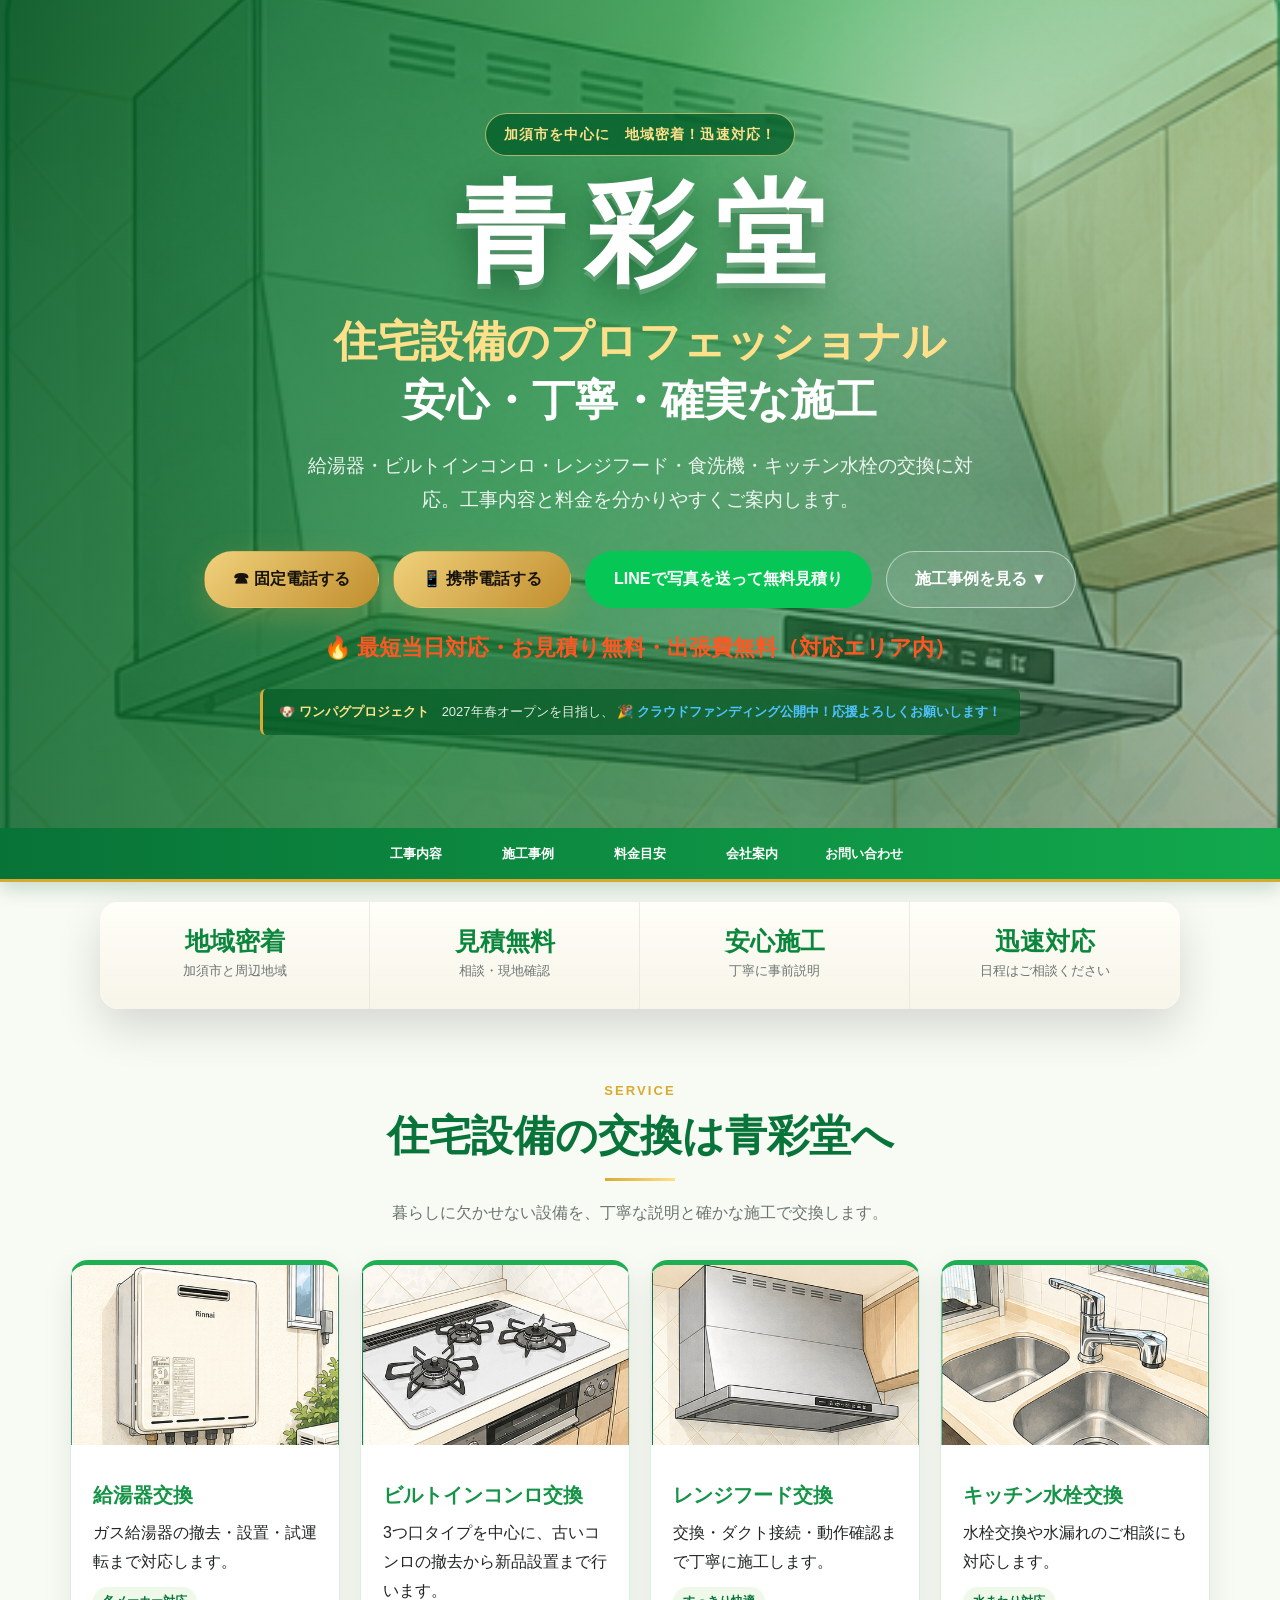
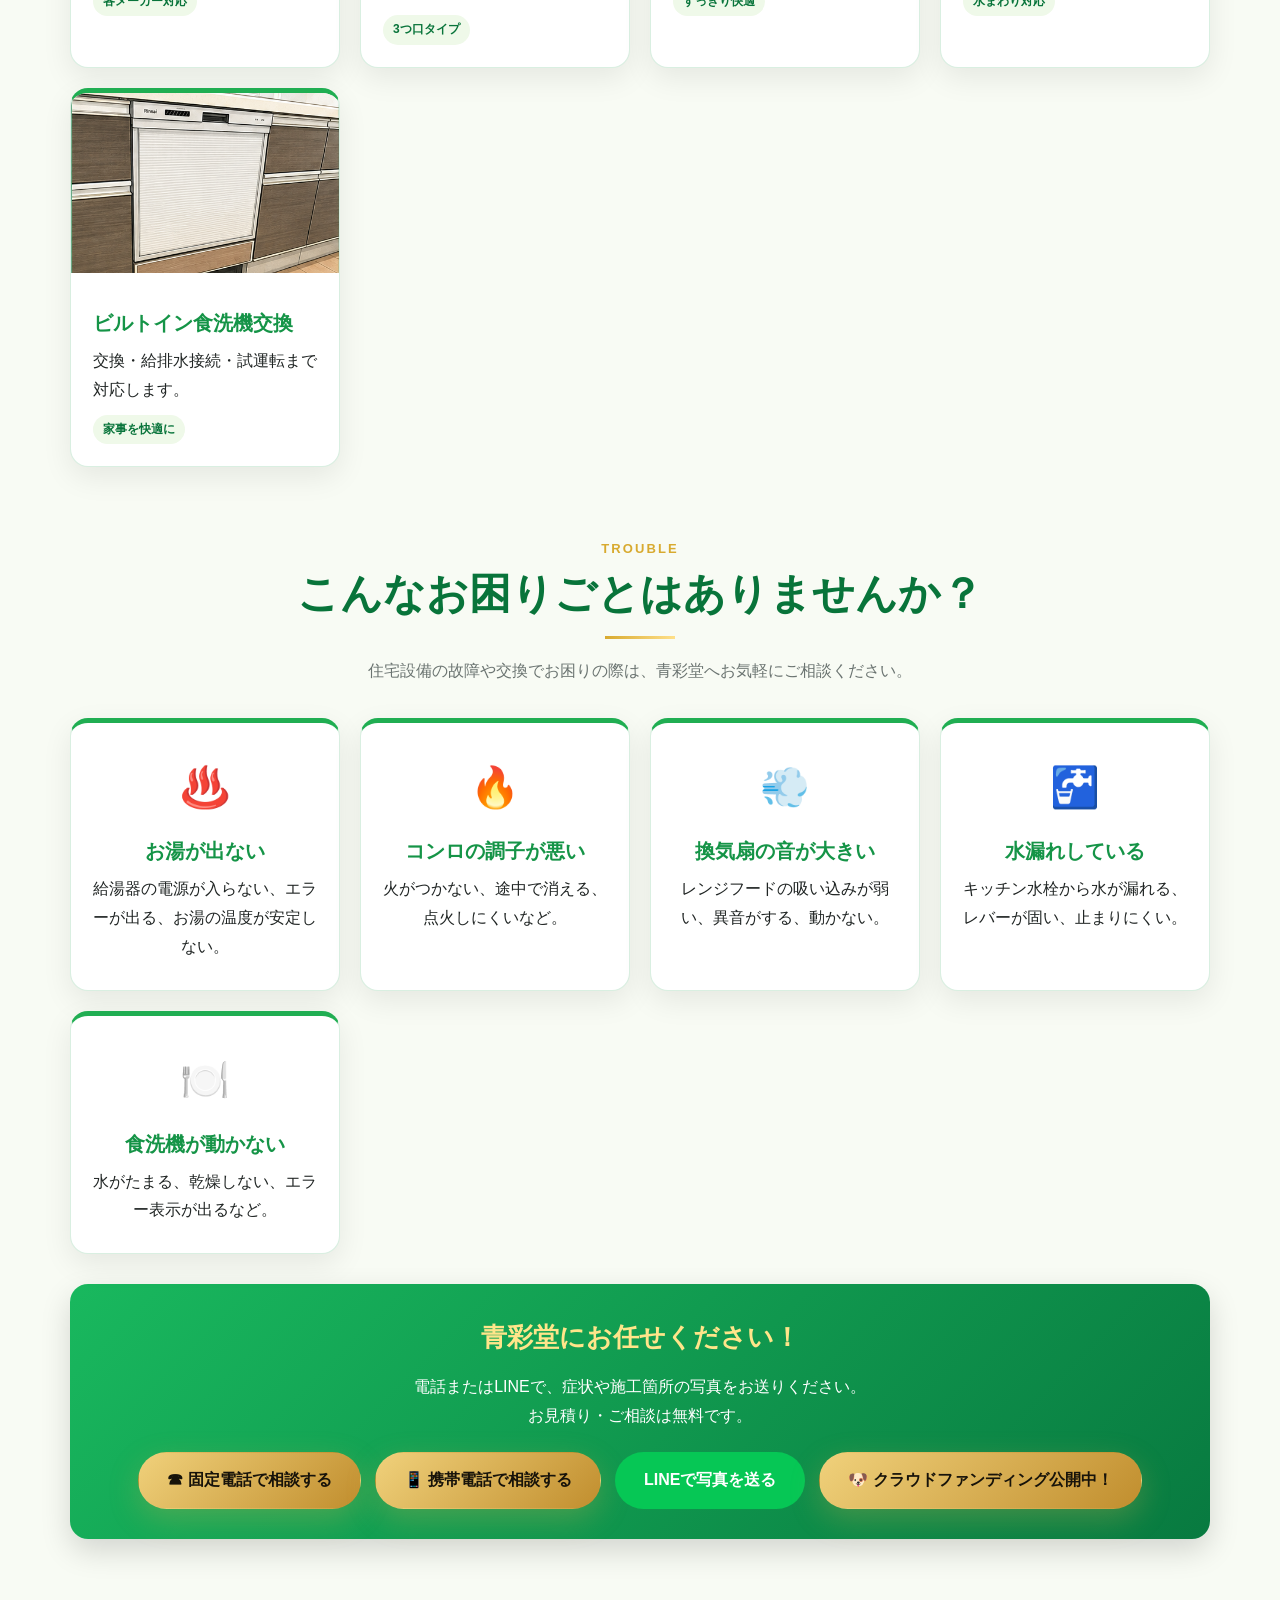
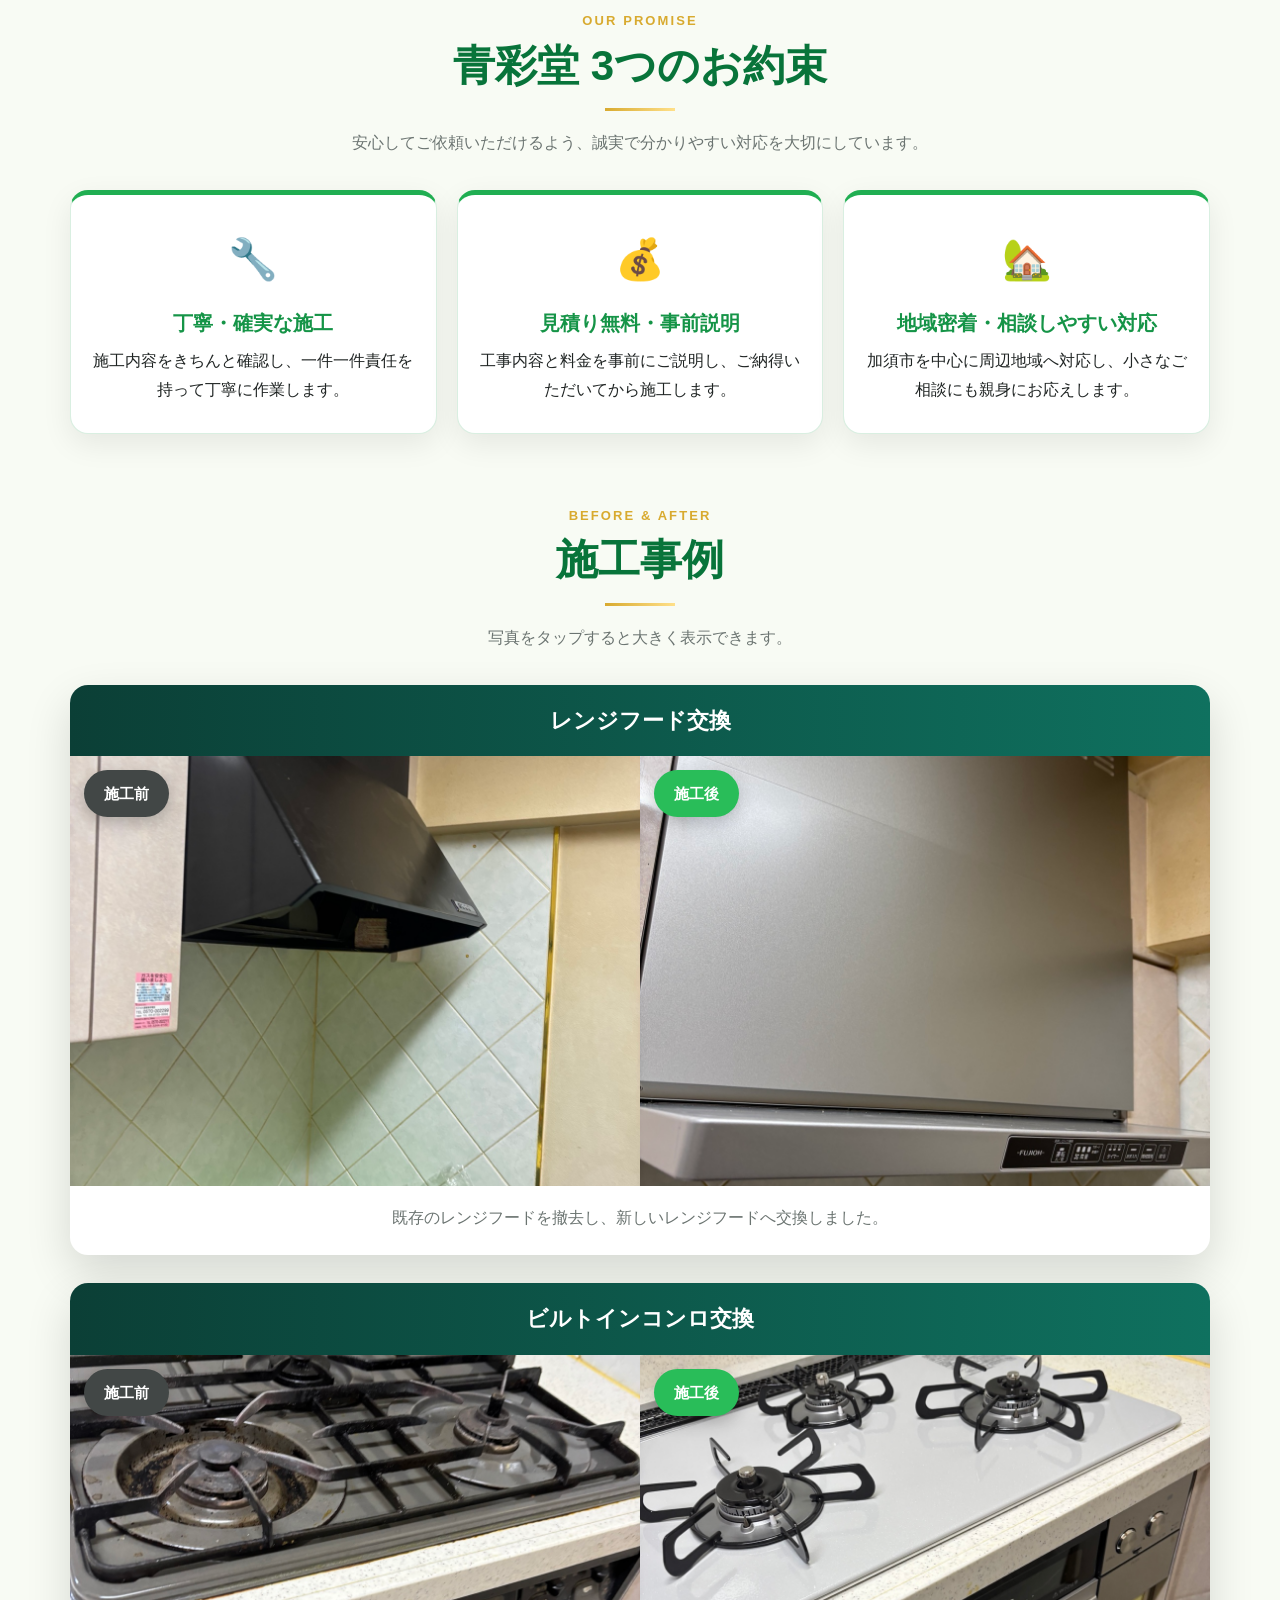
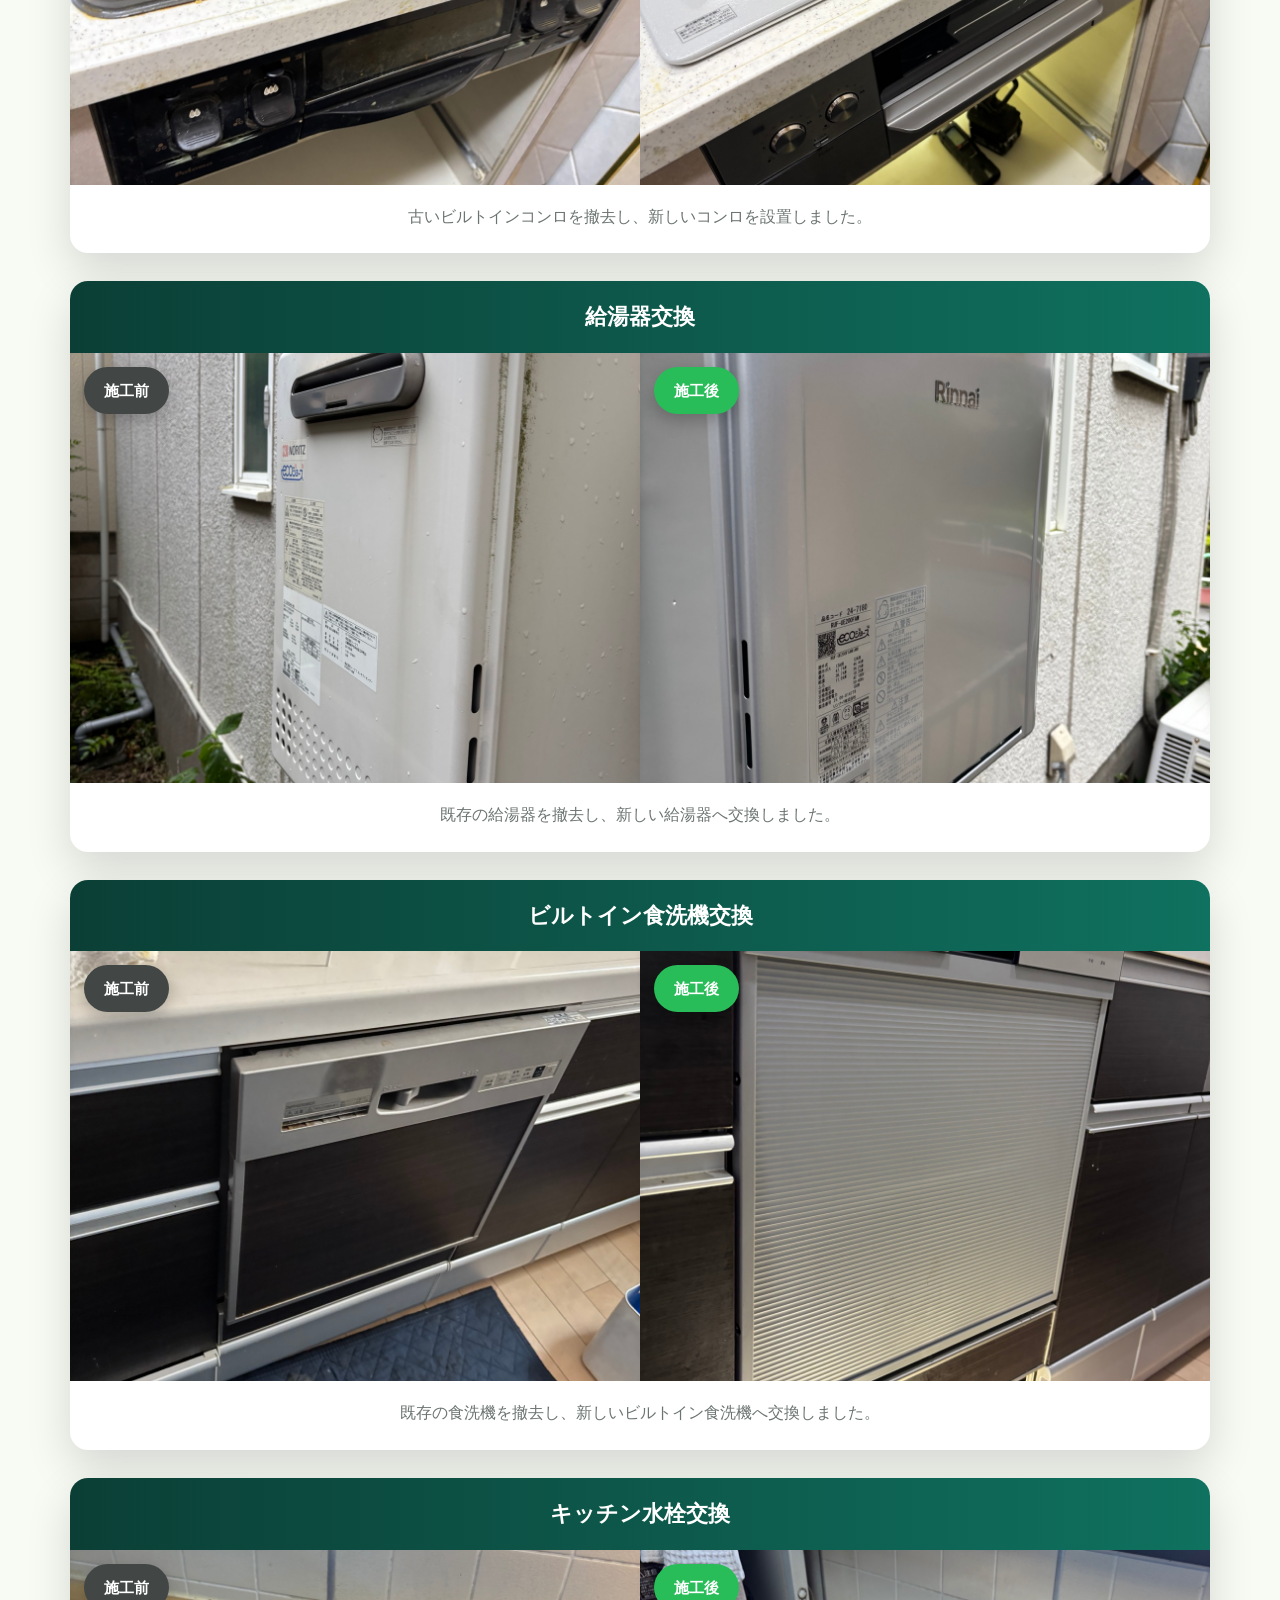
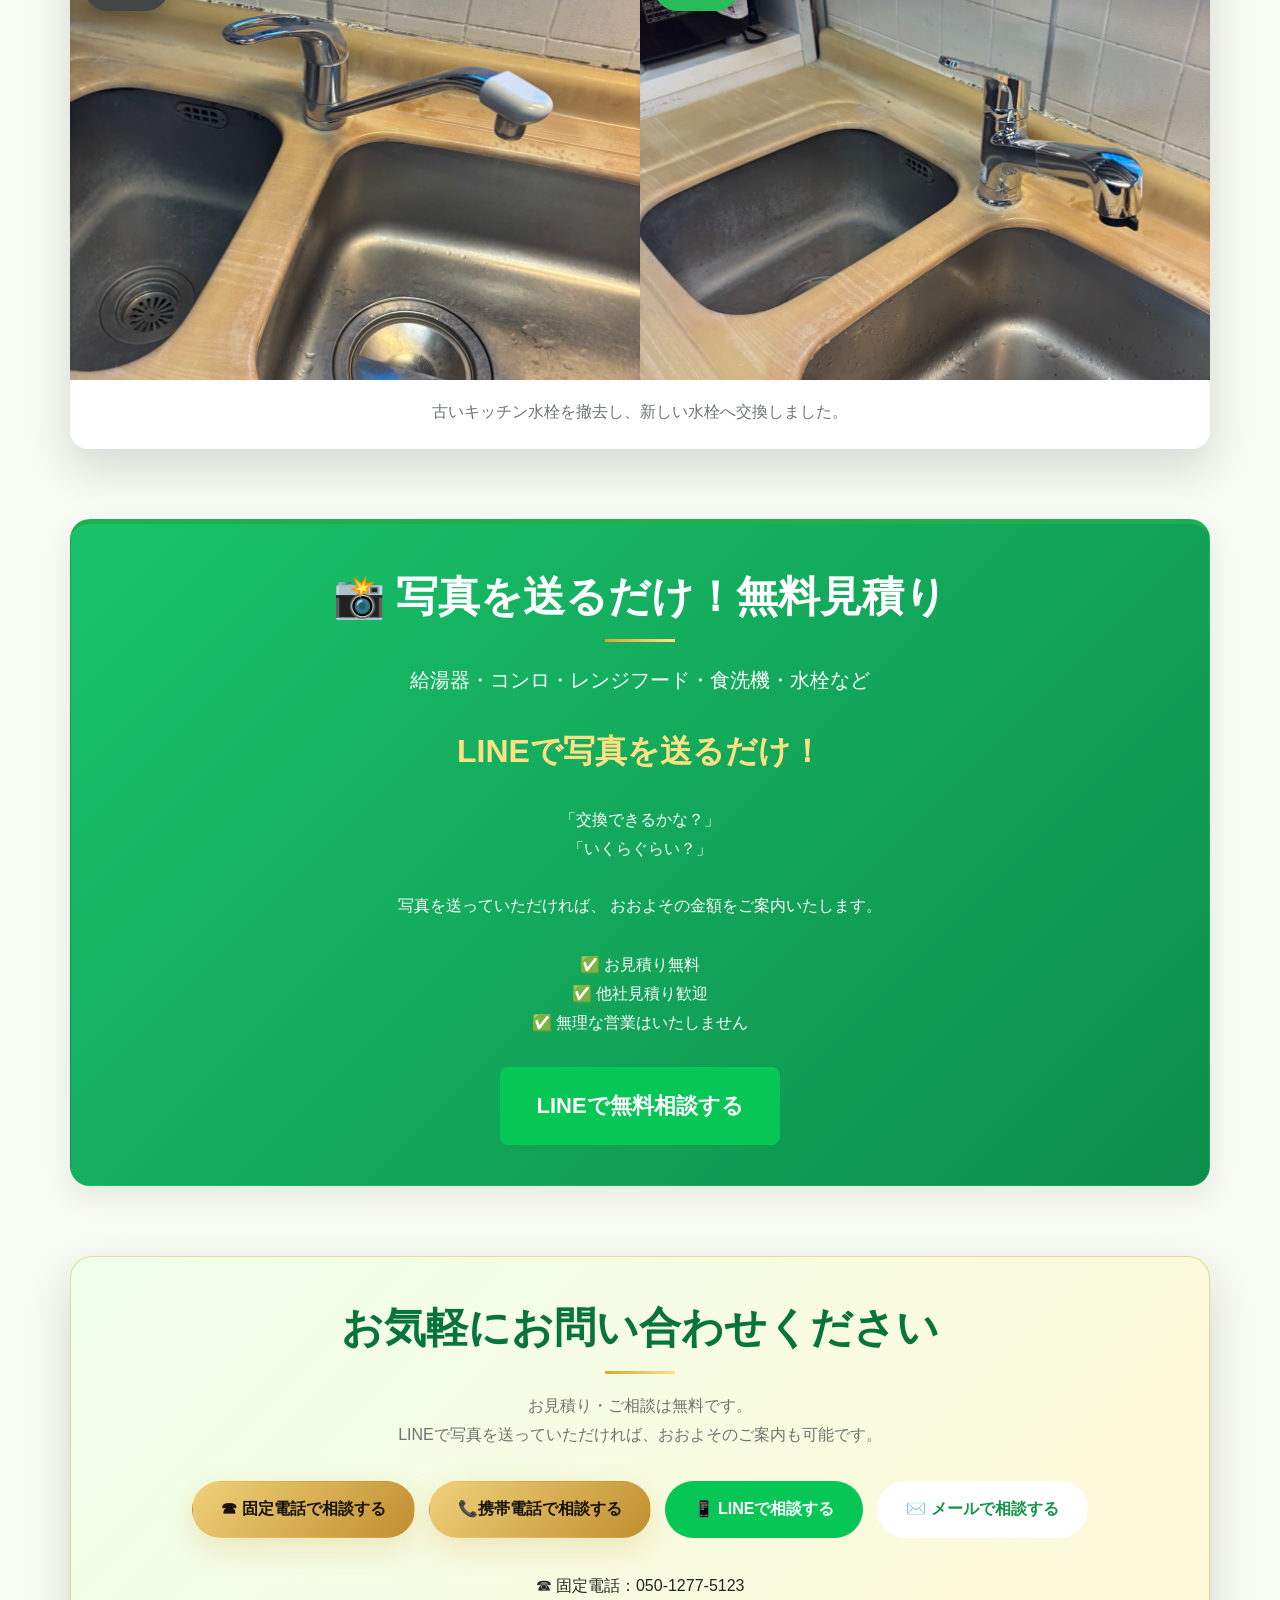
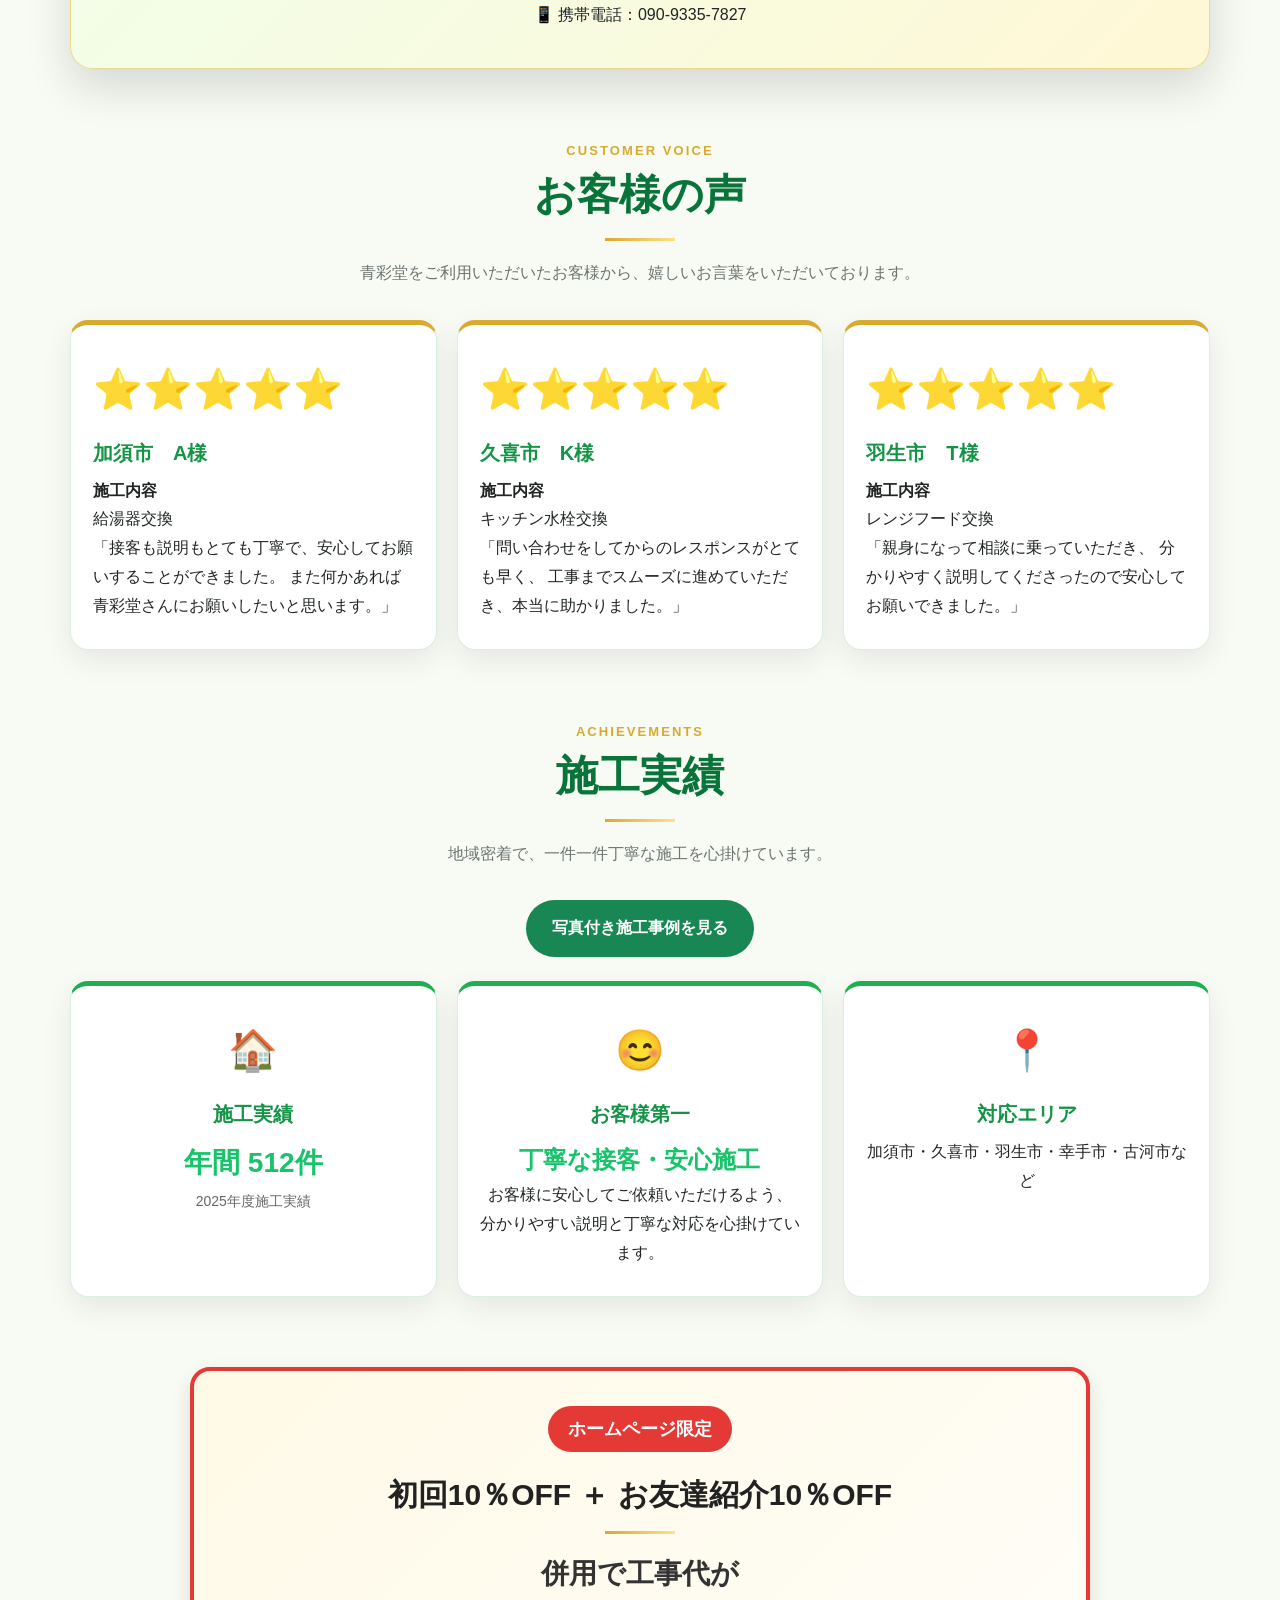
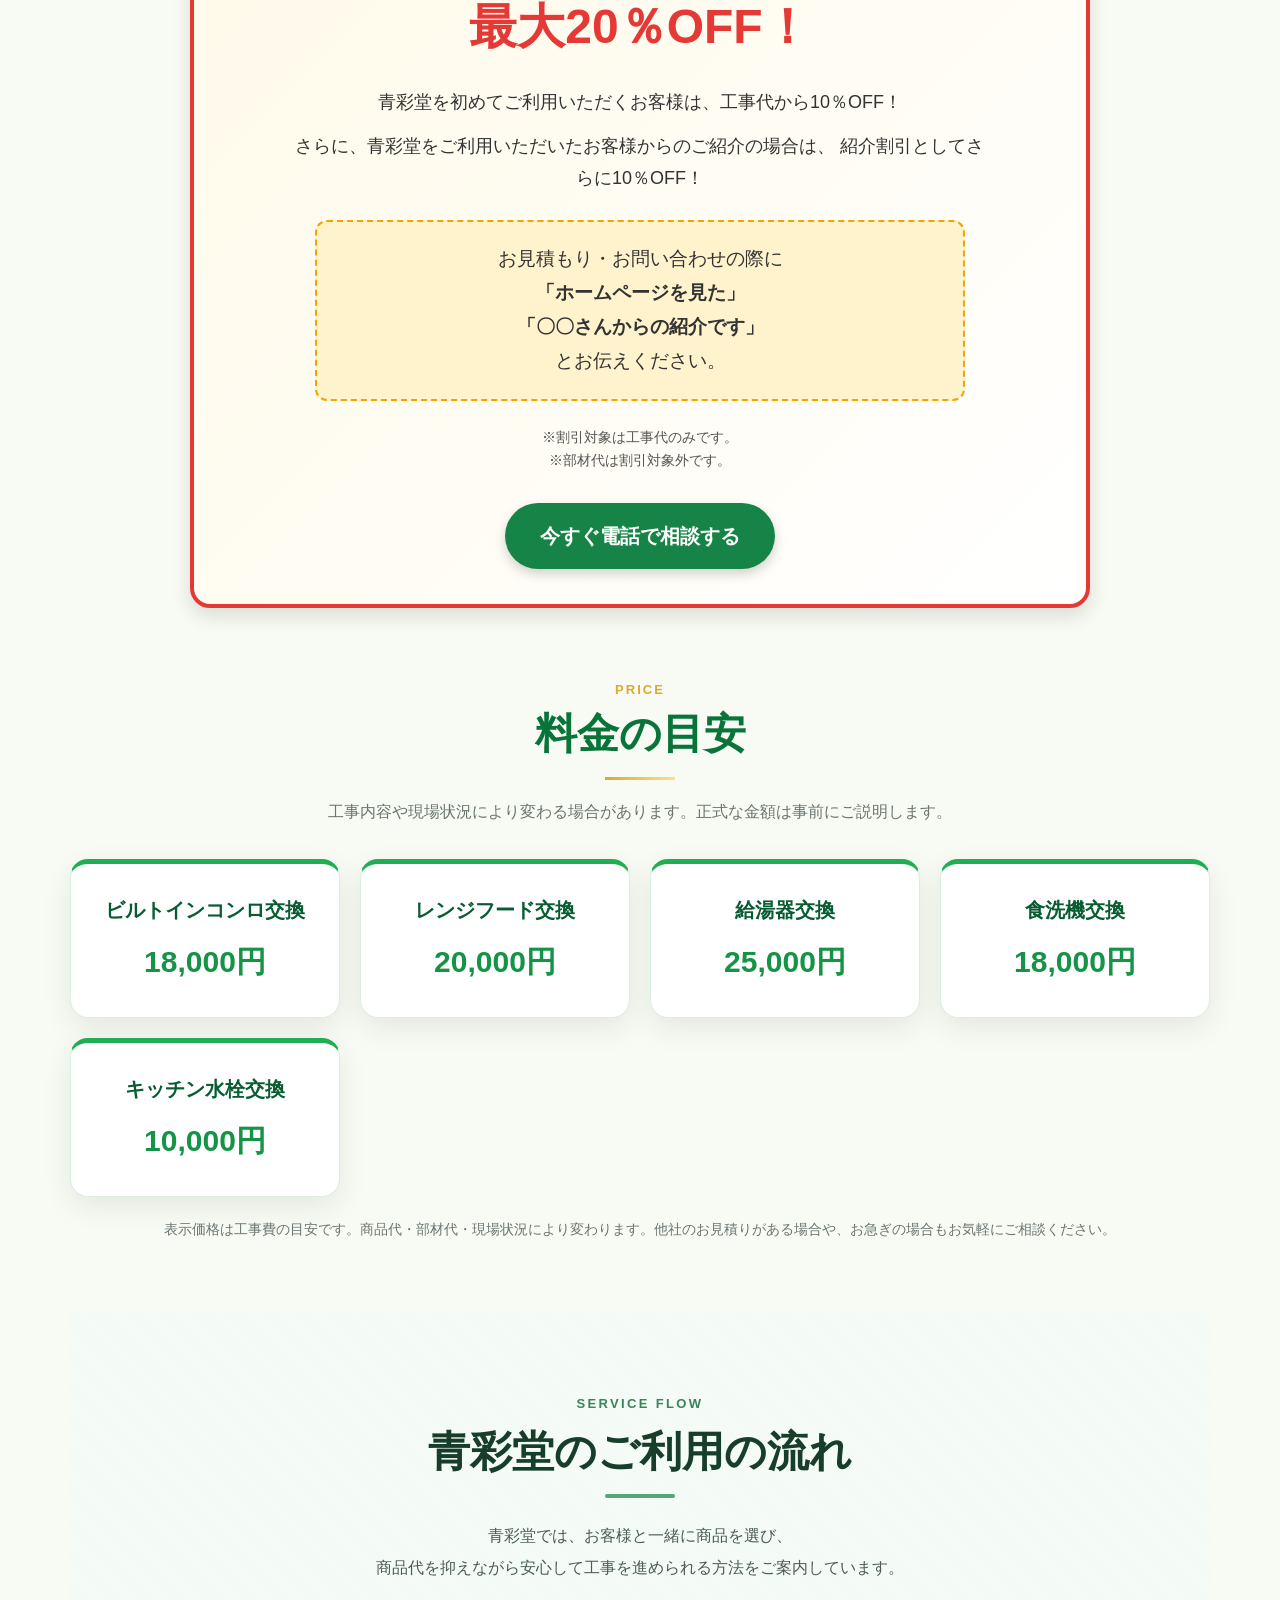
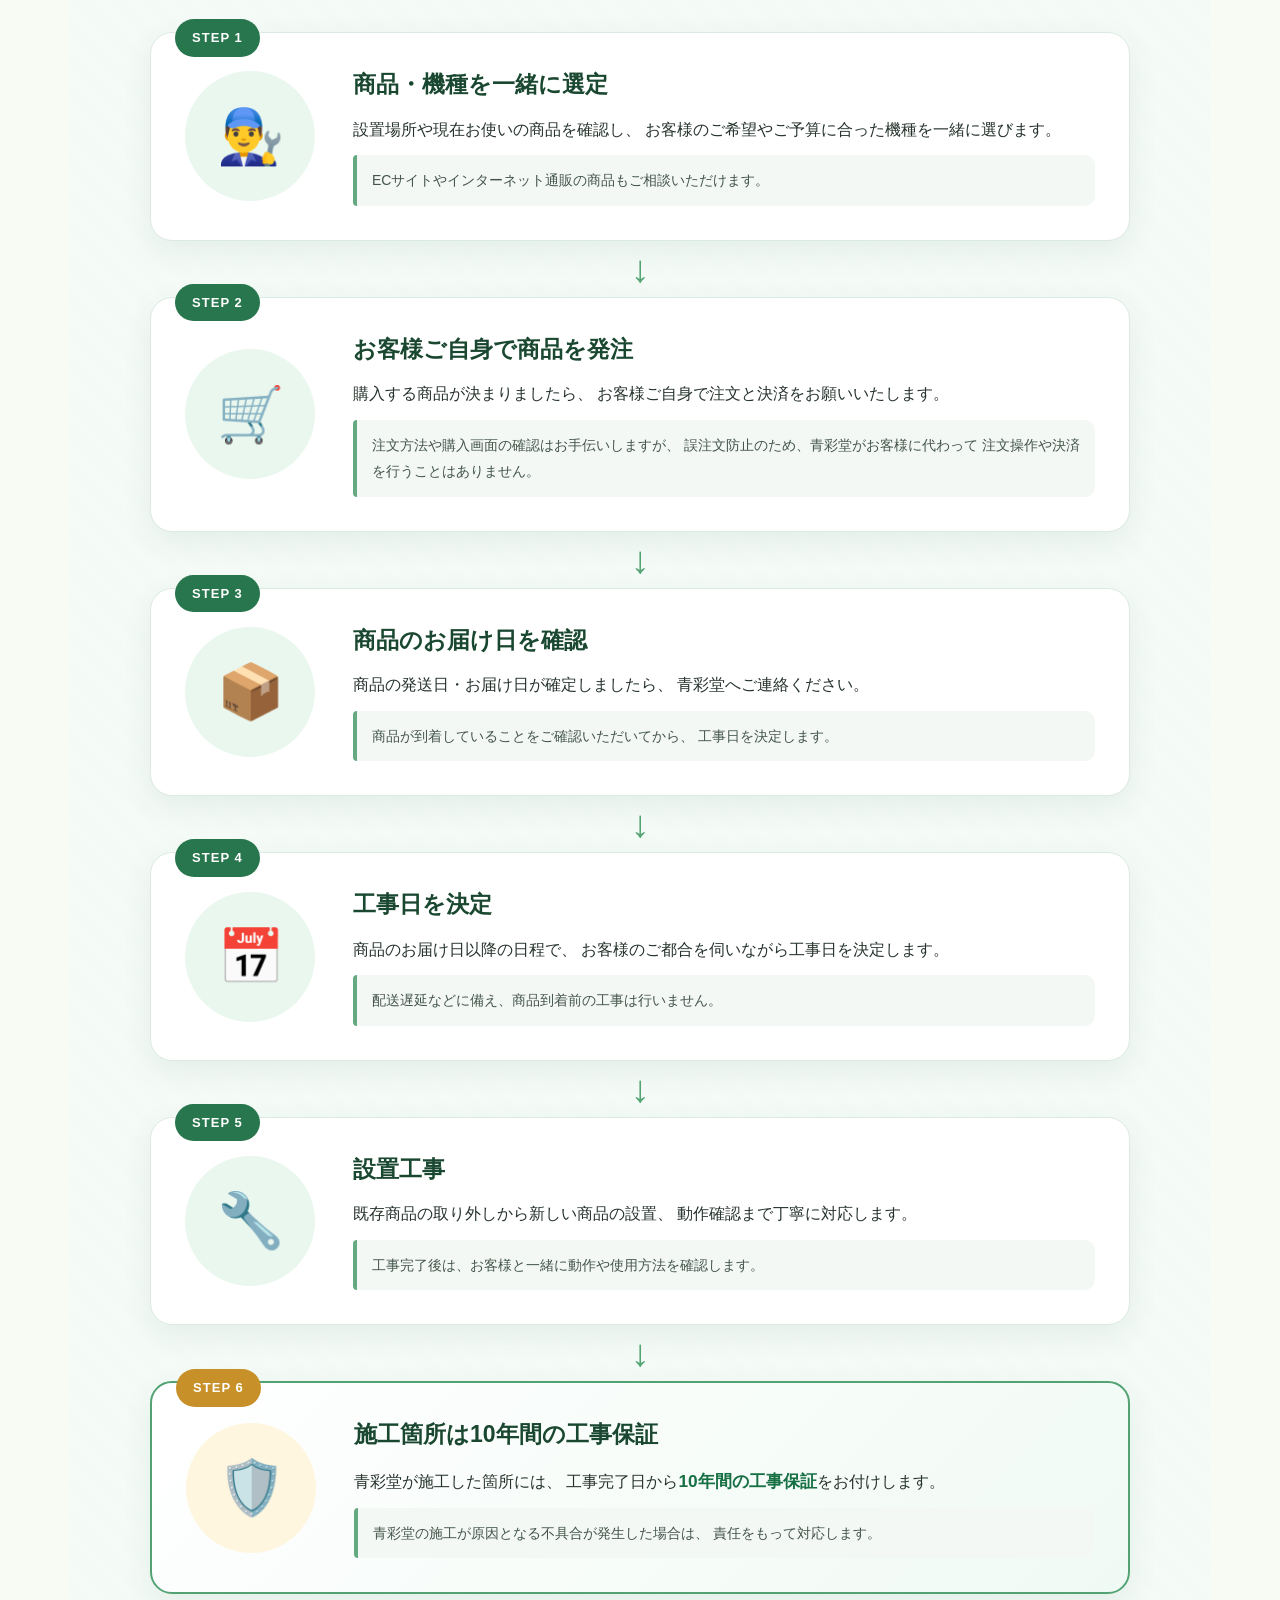
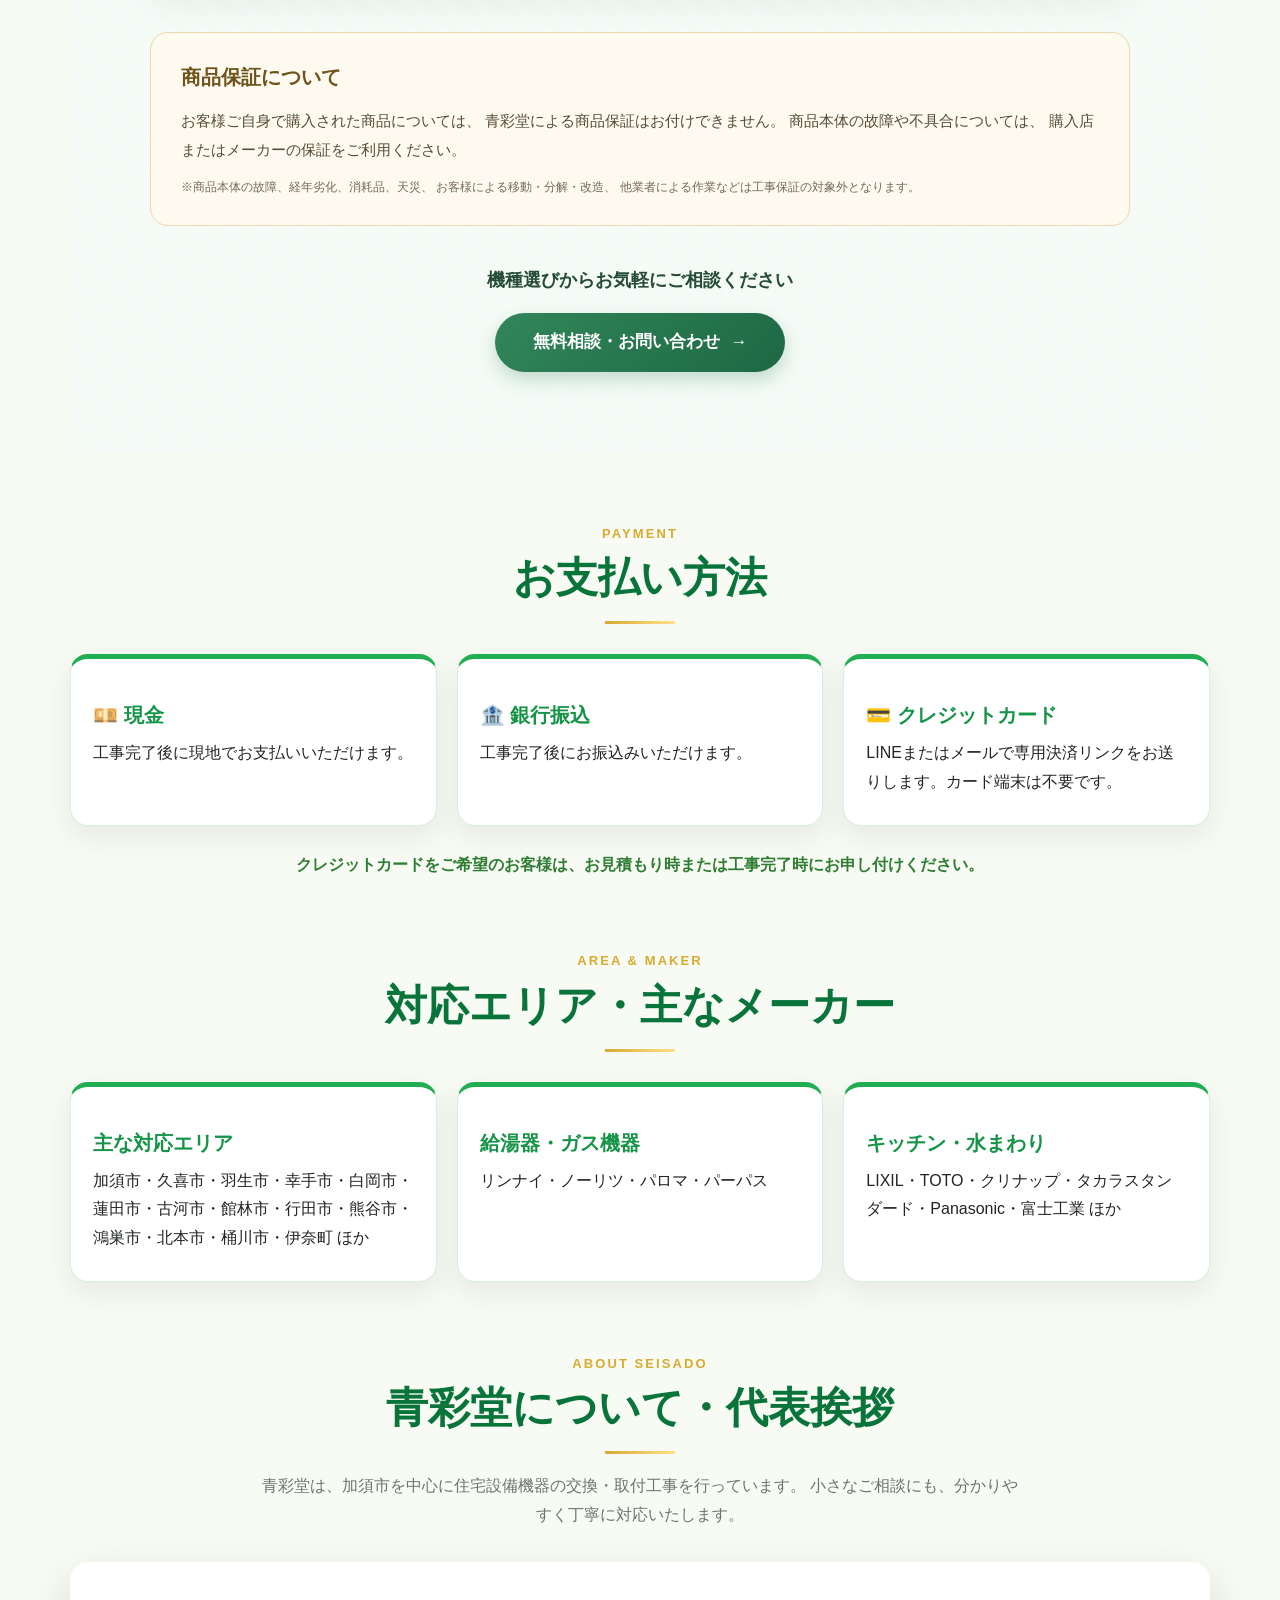
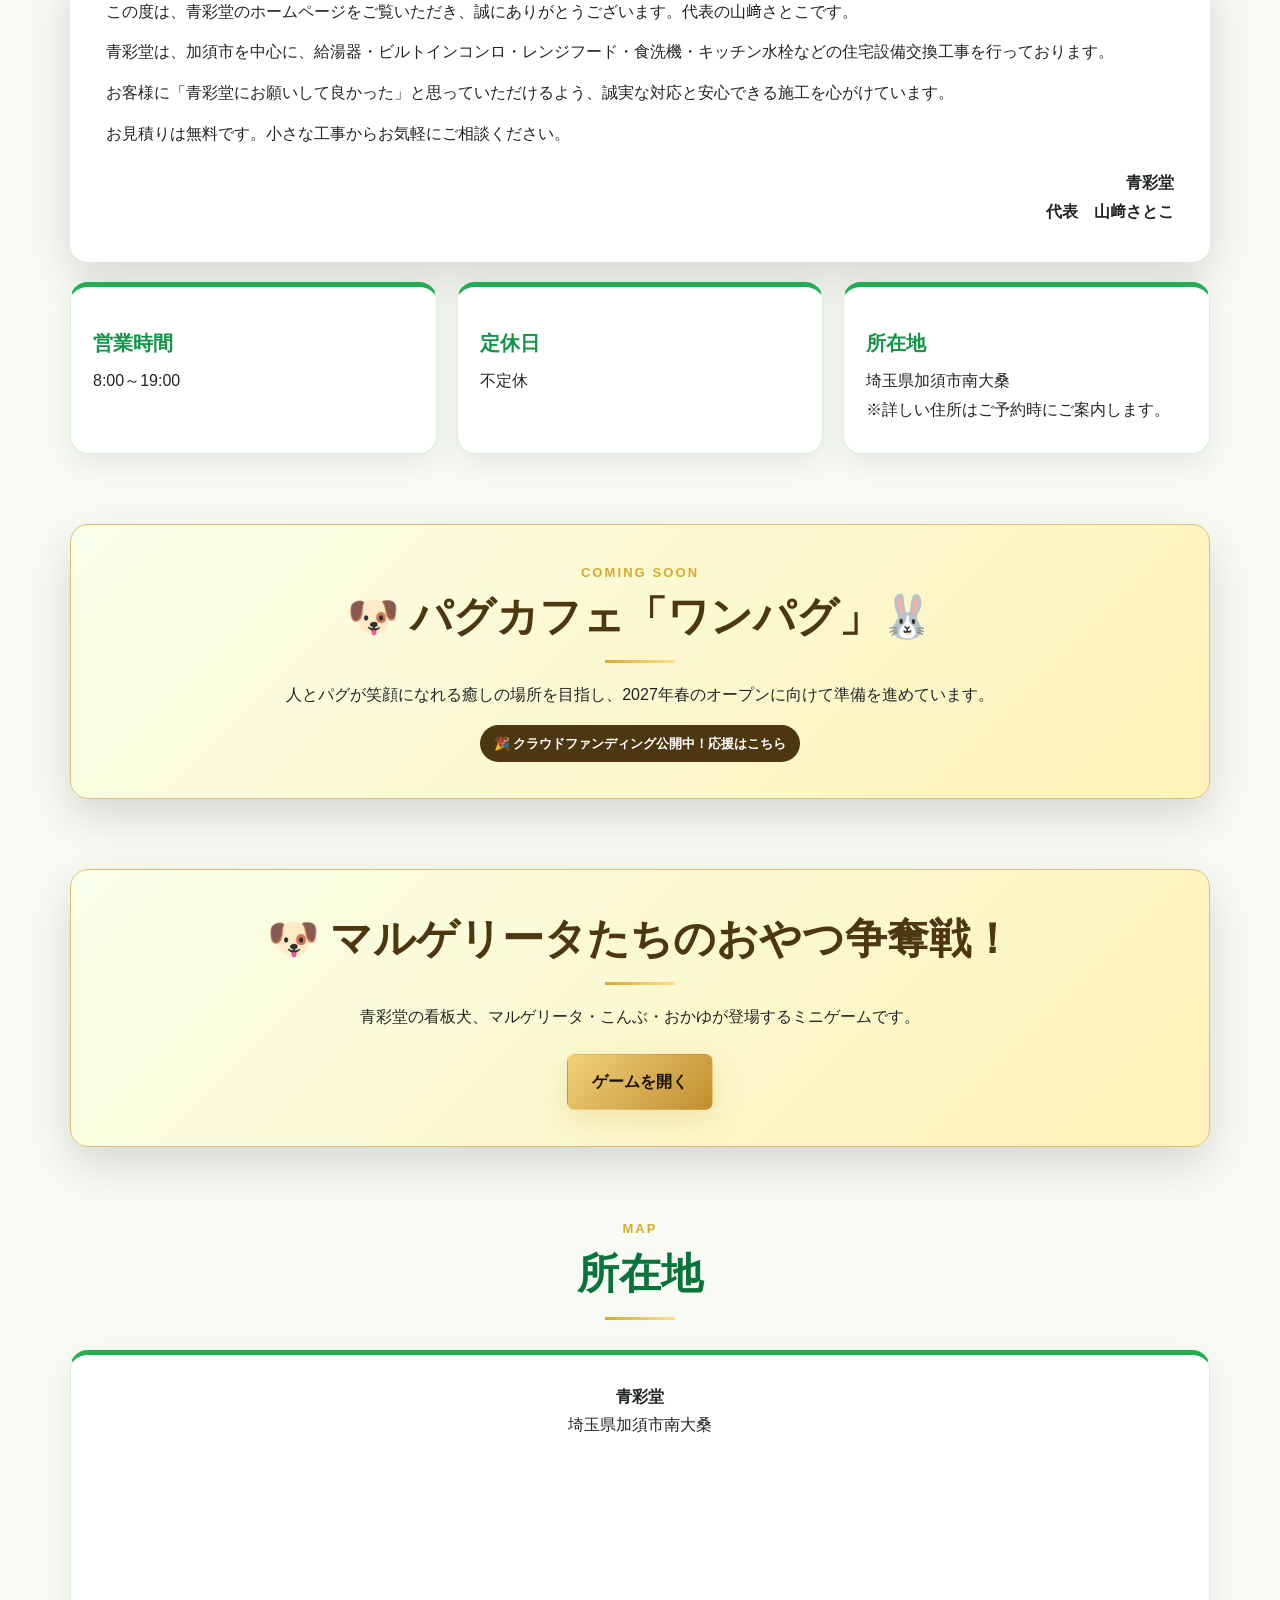
==== commit 87ee1763: "ホームページに最大20％OFFキャンペーンを追加" ====
--- a/index.html
+++ b/index.html
@@ -1601,6 +1601,163 @@
   </div>
 
 </section>
+<section class="discount-campaign">
+  <div class="discount-badge">ホームページ限定</div>
+
+  <h2>初回10％OFF ＋ お友達紹介10％OFF</h2>
+
+  <p class="discount-main">
+    併用で工事代が<br>
+    <strong>最大20％OFF！</strong>
+  </p>
+
+  <p class="discount-text">
+    青彩堂を初めてご利用いただくお客様は、工事代から10％OFF！
+  </p>
+
+  <p class="discount-text">
+    さらに、青彩堂をご利用いただいたお客様からのご紹介の場合は、
+    紹介割引としてさらに10％OFF！
+  </p>
+
+  <div class="discount-message">
+    お見積もり・お問い合わせの際に<br>
+    <strong>「ホームページを見た」</strong><br>
+    <strong>「〇〇さんからの紹介です」</strong><br>
+    とお伝えください。
+  </div>
+
+  <p class="discount-note">
+    ※割引対象は工事代のみです。<br>
+    ※部材代は割引対象外です。
+  </p>
+
+  <a href="tel:05012775123" class="discount-button">
+    今すぐ電話で相談する
+  </a>
+</section>
+
+<style>
+.discount-campaign {
+  max-width: 900px;
+  margin: 40px auto;
+  padding: 35px 25px;
+  background: linear-gradient(135deg, #fff9e6, #ffffff);
+  border: 4px solid #e53935;
+  border-radius: 20px;
+  text-align: center;
+  box-shadow: 0 8px 20px rgba(0, 0, 0, 0.12);
+  font-family: Arial, "Hiragino Kaku Gothic ProN", "Yu Gothic", sans-serif;
+}
+
+.discount-badge {
+  display: inline-block;
+  margin-bottom: 15px;
+  padding: 7px 20px;
+  background: #e53935;
+  color: #ffffff;
+  border-radius: 30px;
+  font-size: 18px;
+  font-weight: bold;
+}
+
+.discount-campaign h2 {
+  margin: 5px 0 20px;
+  color: #222222;
+  font-size: 30px;
+  line-height: 1.5;
+}
+
+.discount-main {
+  margin: 15px 0 25px;
+  color: #333333;
+  font-size: 28px;
+  font-weight: bold;
+  line-height: 1.4;
+}
+
+.discount-main strong {
+  color: #e53935;
+  font-size: 48px;
+}
+
+.discount-text {
+  max-width: 700px;
+  margin: 12px auto;
+  color: #333333;
+  font-size: 18px;
+  line-height: 1.8;
+}
+
+.discount-message {
+  max-width: 650px;
+  margin: 25px auto;
+  padding: 20px;
+  background: #fff3cd;
+  border: 2px dashed #f0a500;
+  border-radius: 12px;
+  color: #333333;
+  font-size: 19px;
+  line-height: 1.8;
+}
+
+.discount-note {
+  margin: 20px 0;
+  color: #555555;
+  font-size: 14px;
+  line-height: 1.7;
+}
+
+.discount-button {
+  display: inline-block;
+  margin-top: 10px;
+  padding: 15px 35px;
+  background: #178447;
+  color: #ffffff;
+  border-radius: 50px;
+  text-decoration: none;
+  font-size: 20px;
+  font-weight: bold;
+  box-shadow: 0 5px 12px rgba(0, 0, 0, 0.18);
+  transition: 0.2s;
+}
+
+.discount-button:hover {
+  background: #0f6736;
+  transform: translateY(-2px);
+}
+
+@media screen and (max-width: 600px) {
+  .discount-campaign {
+    margin: 25px 12px;
+    padding: 25px 15px;
+  }
+
+  .discount-campaign h2 {
+    font-size: 23px;
+  }
+
+  .discount-main {
+    font-size: 22px;
+  }
+
+  .discount-main strong {
+    font-size: 39px;
+  }
+
+  .discount-text,
+  .discount-message {
+    font-size: 16px;
+  }
+
+  .discount-button {
+    width: 90%;
+    box-sizing: border-box;
+    padding: 15px 10px;
+    font-size: 18px;
+  }
+}
+</style>
   <section id="price" class="reveal">
     <p class="section-kicker">Price</p>
     <h2>料金の目安</h2>
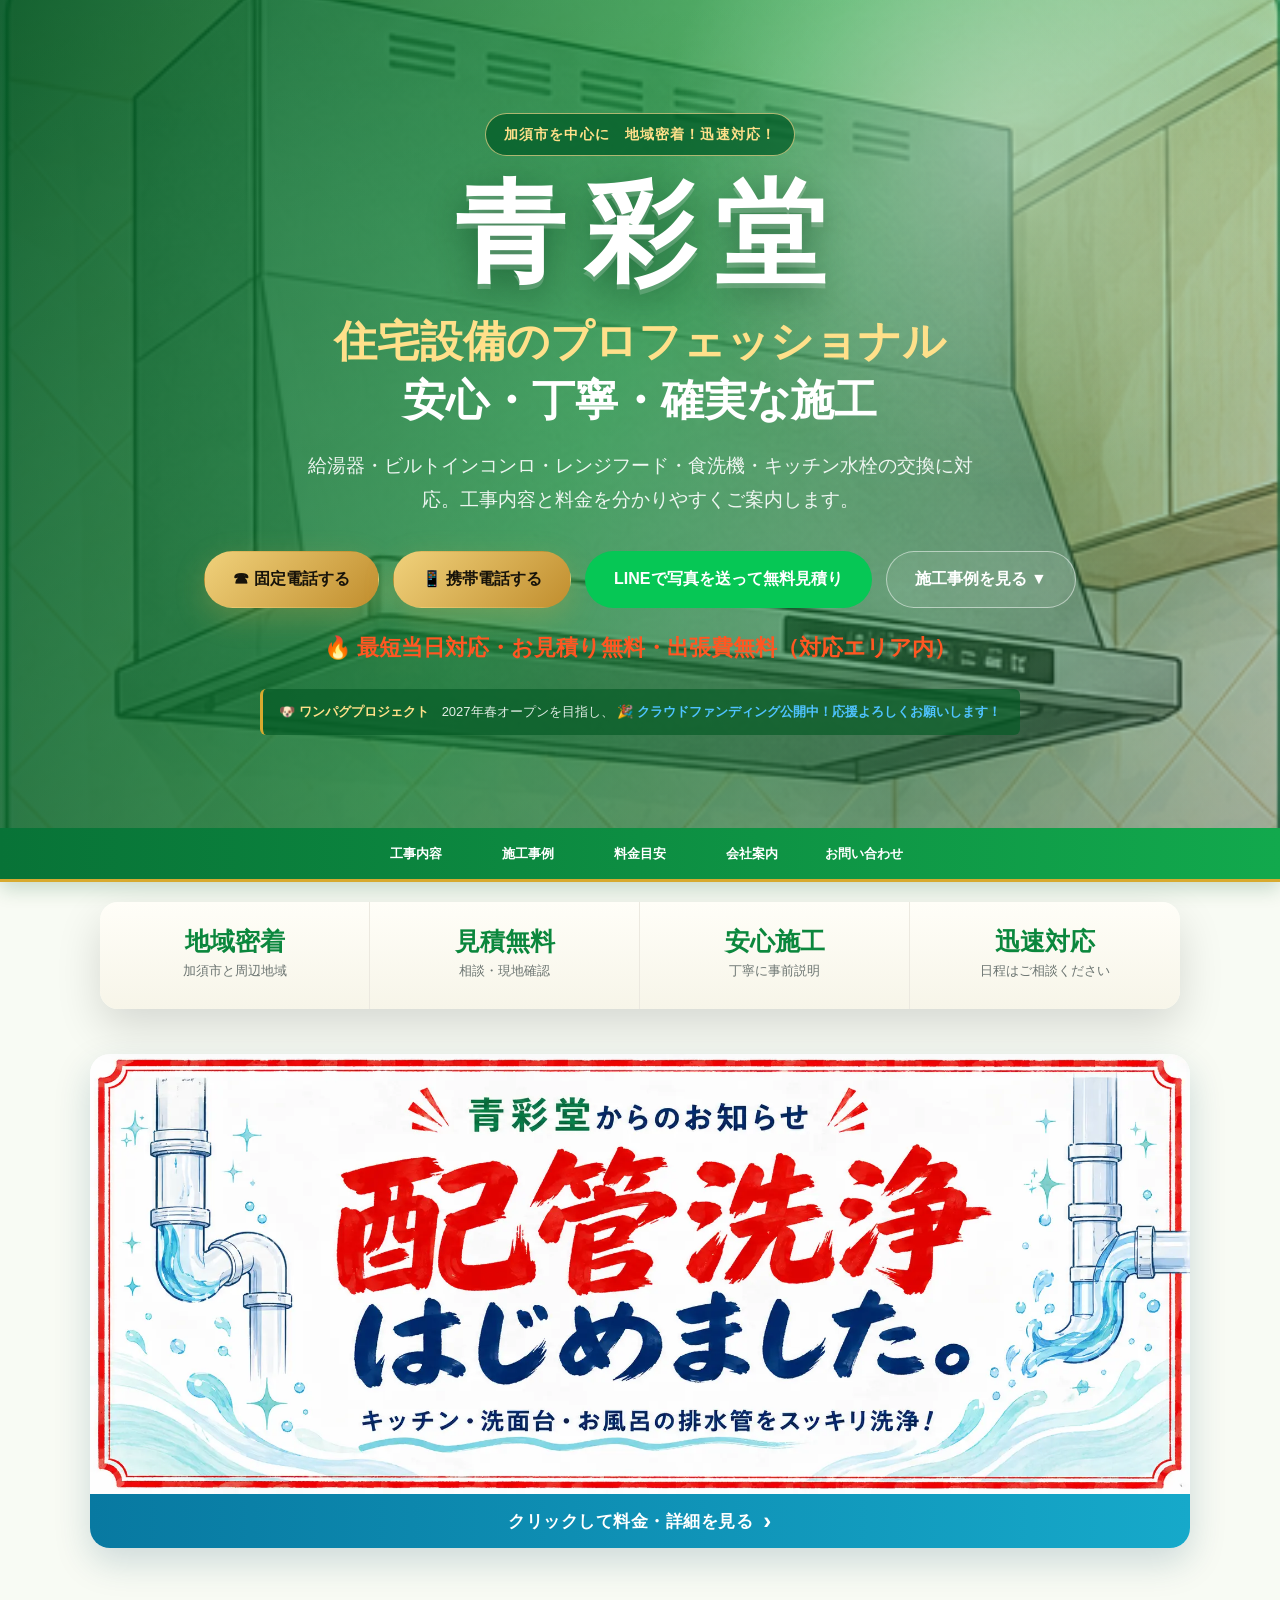
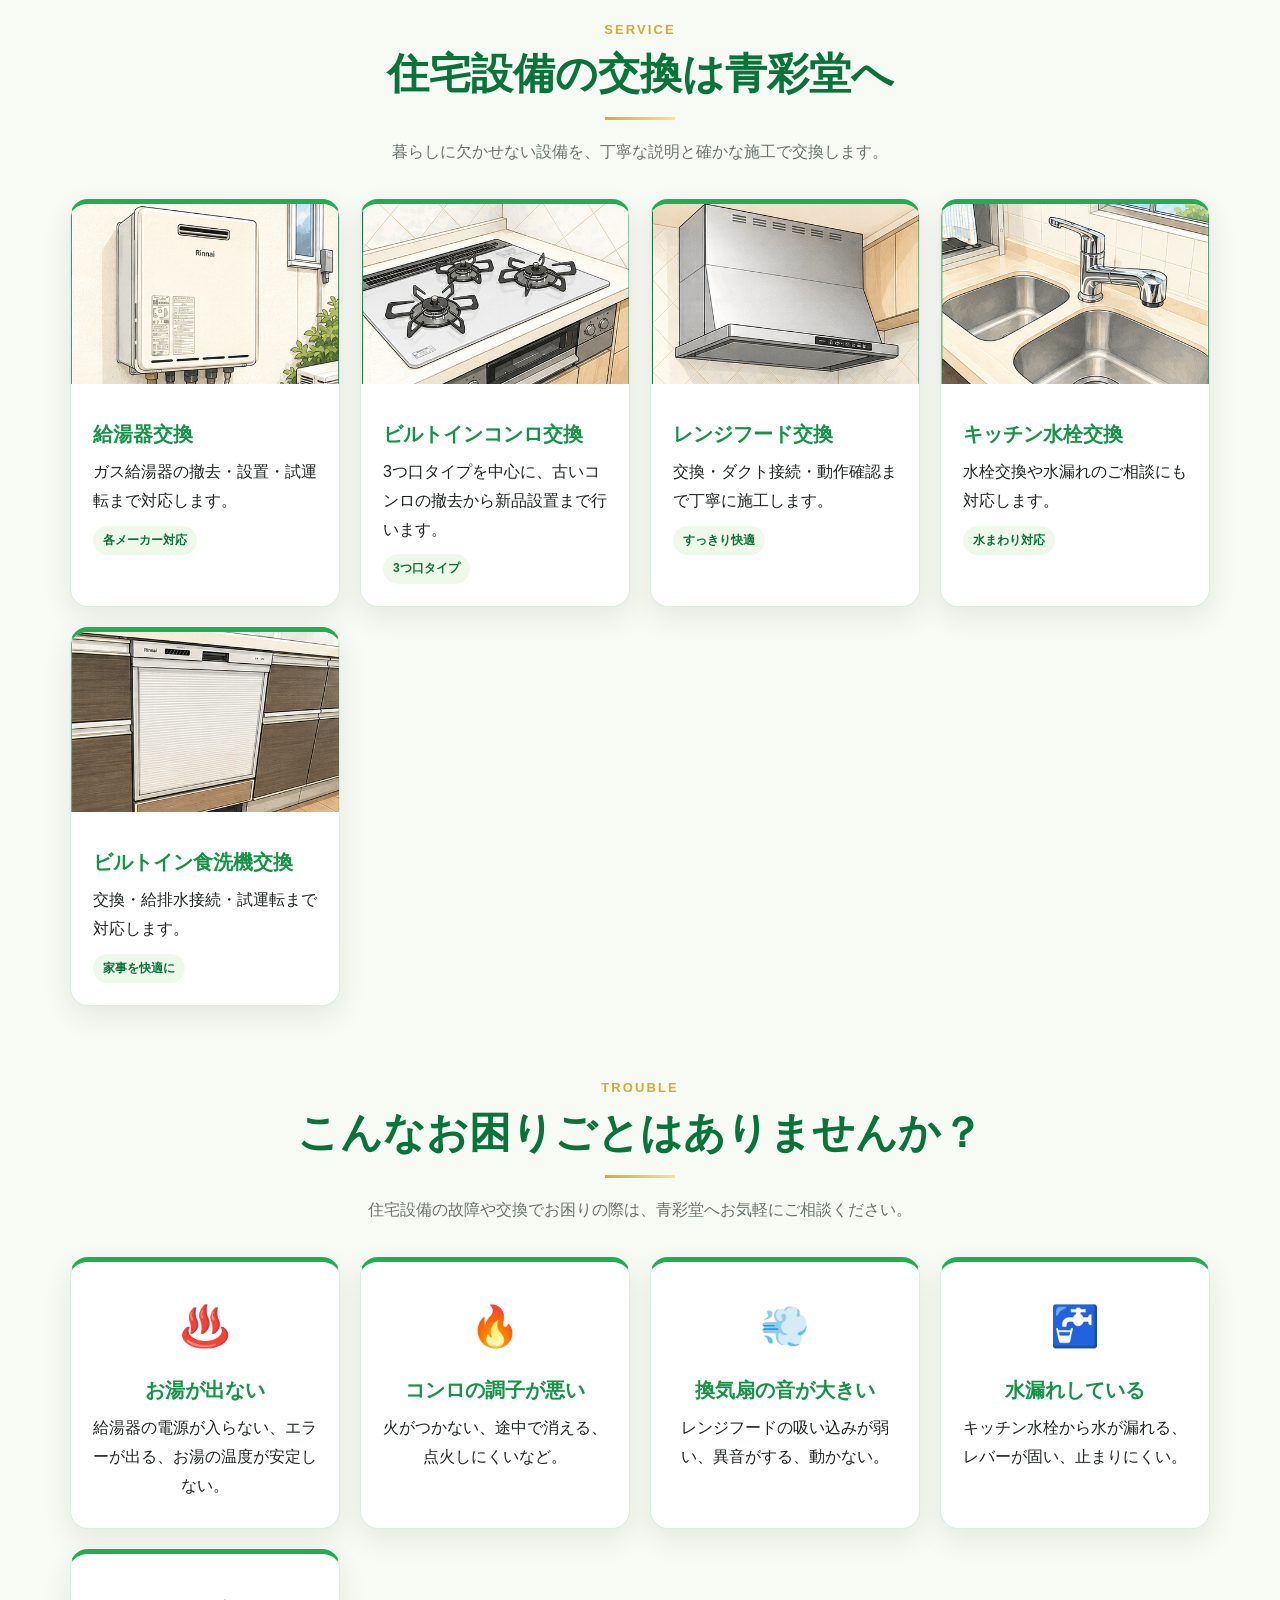
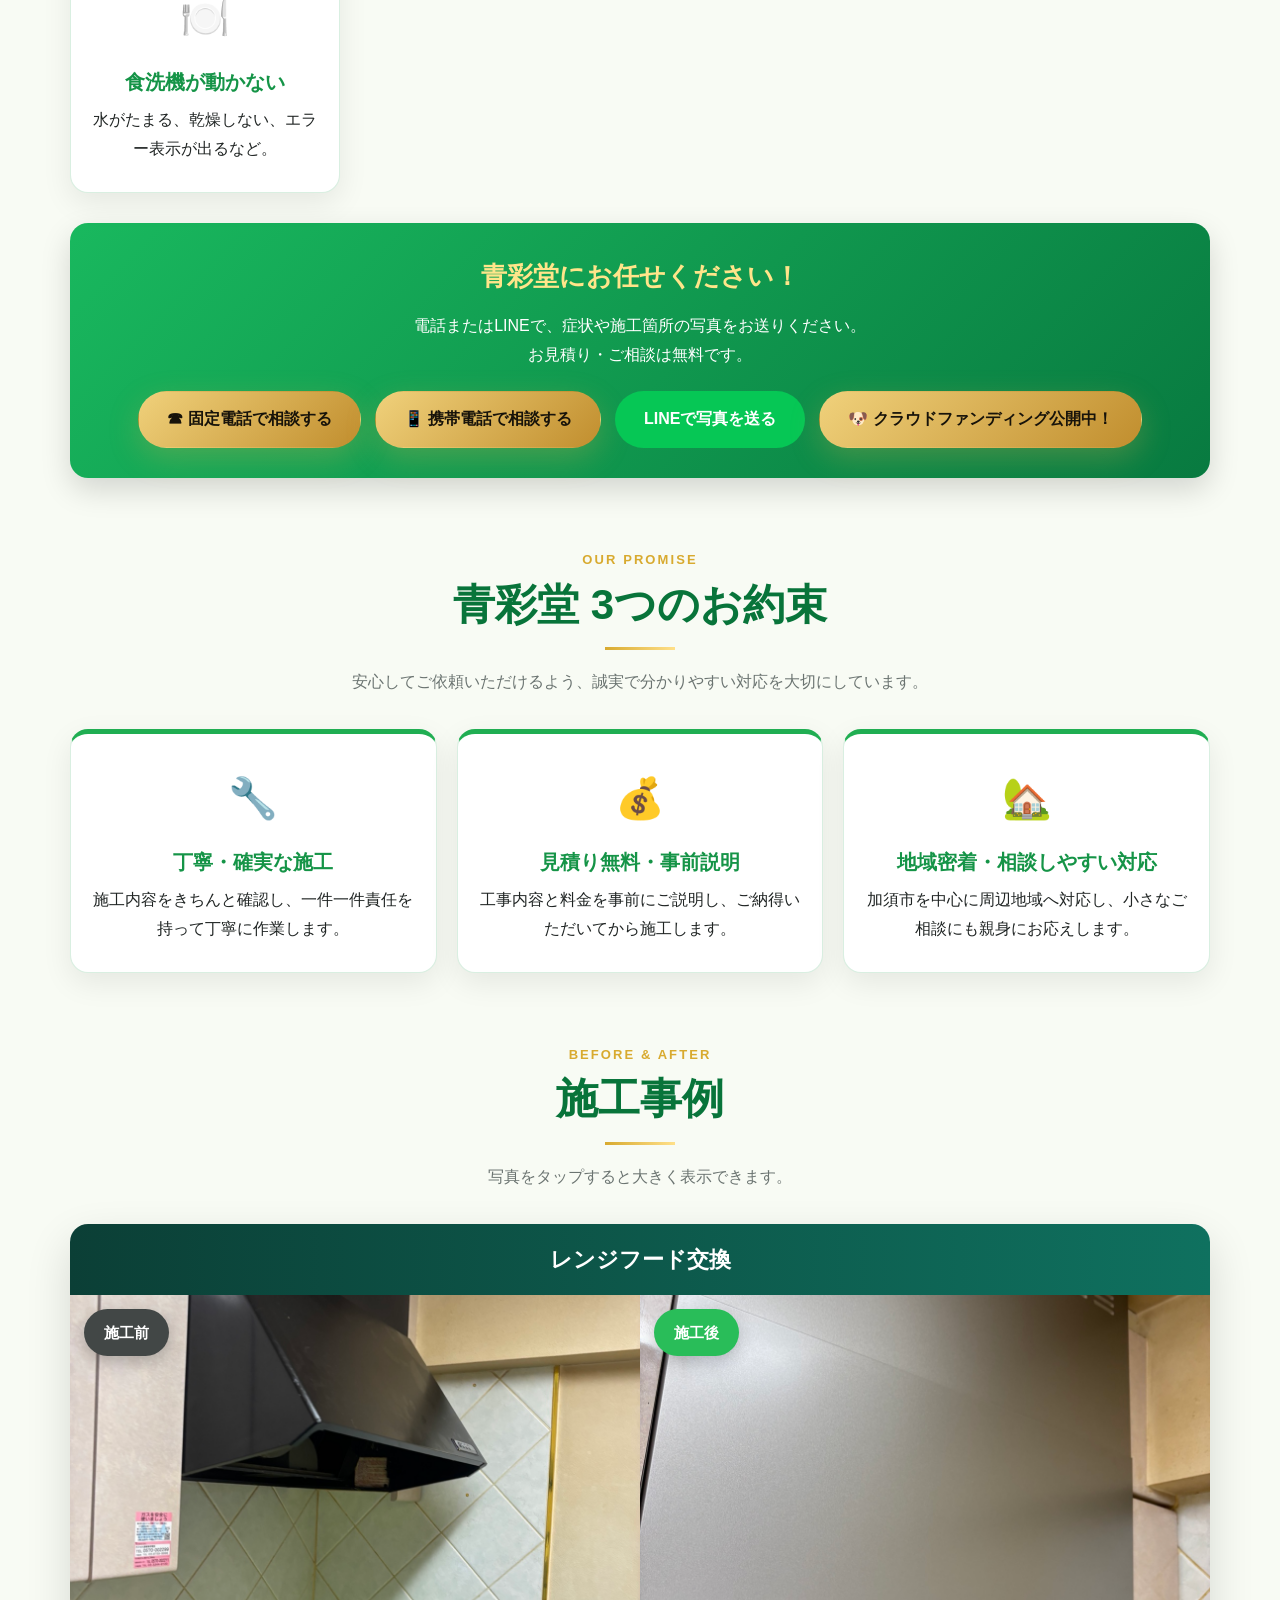
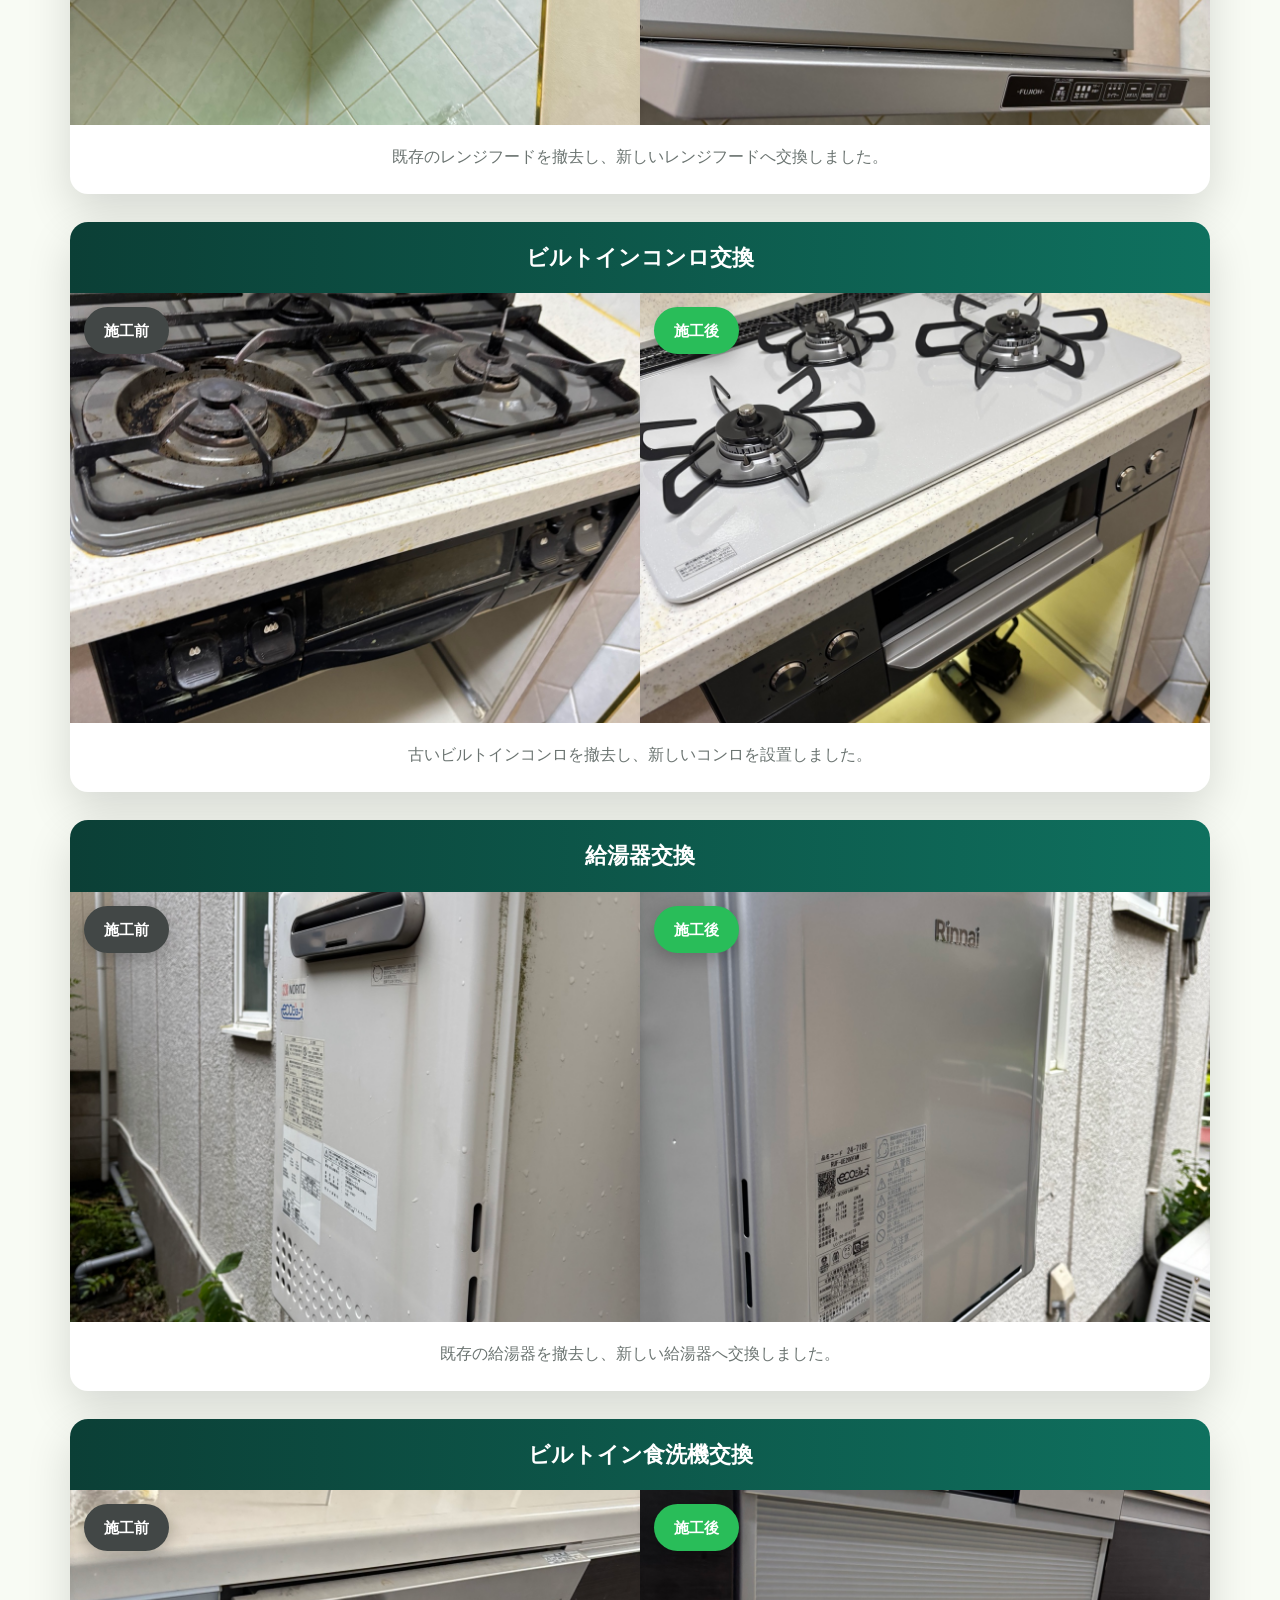
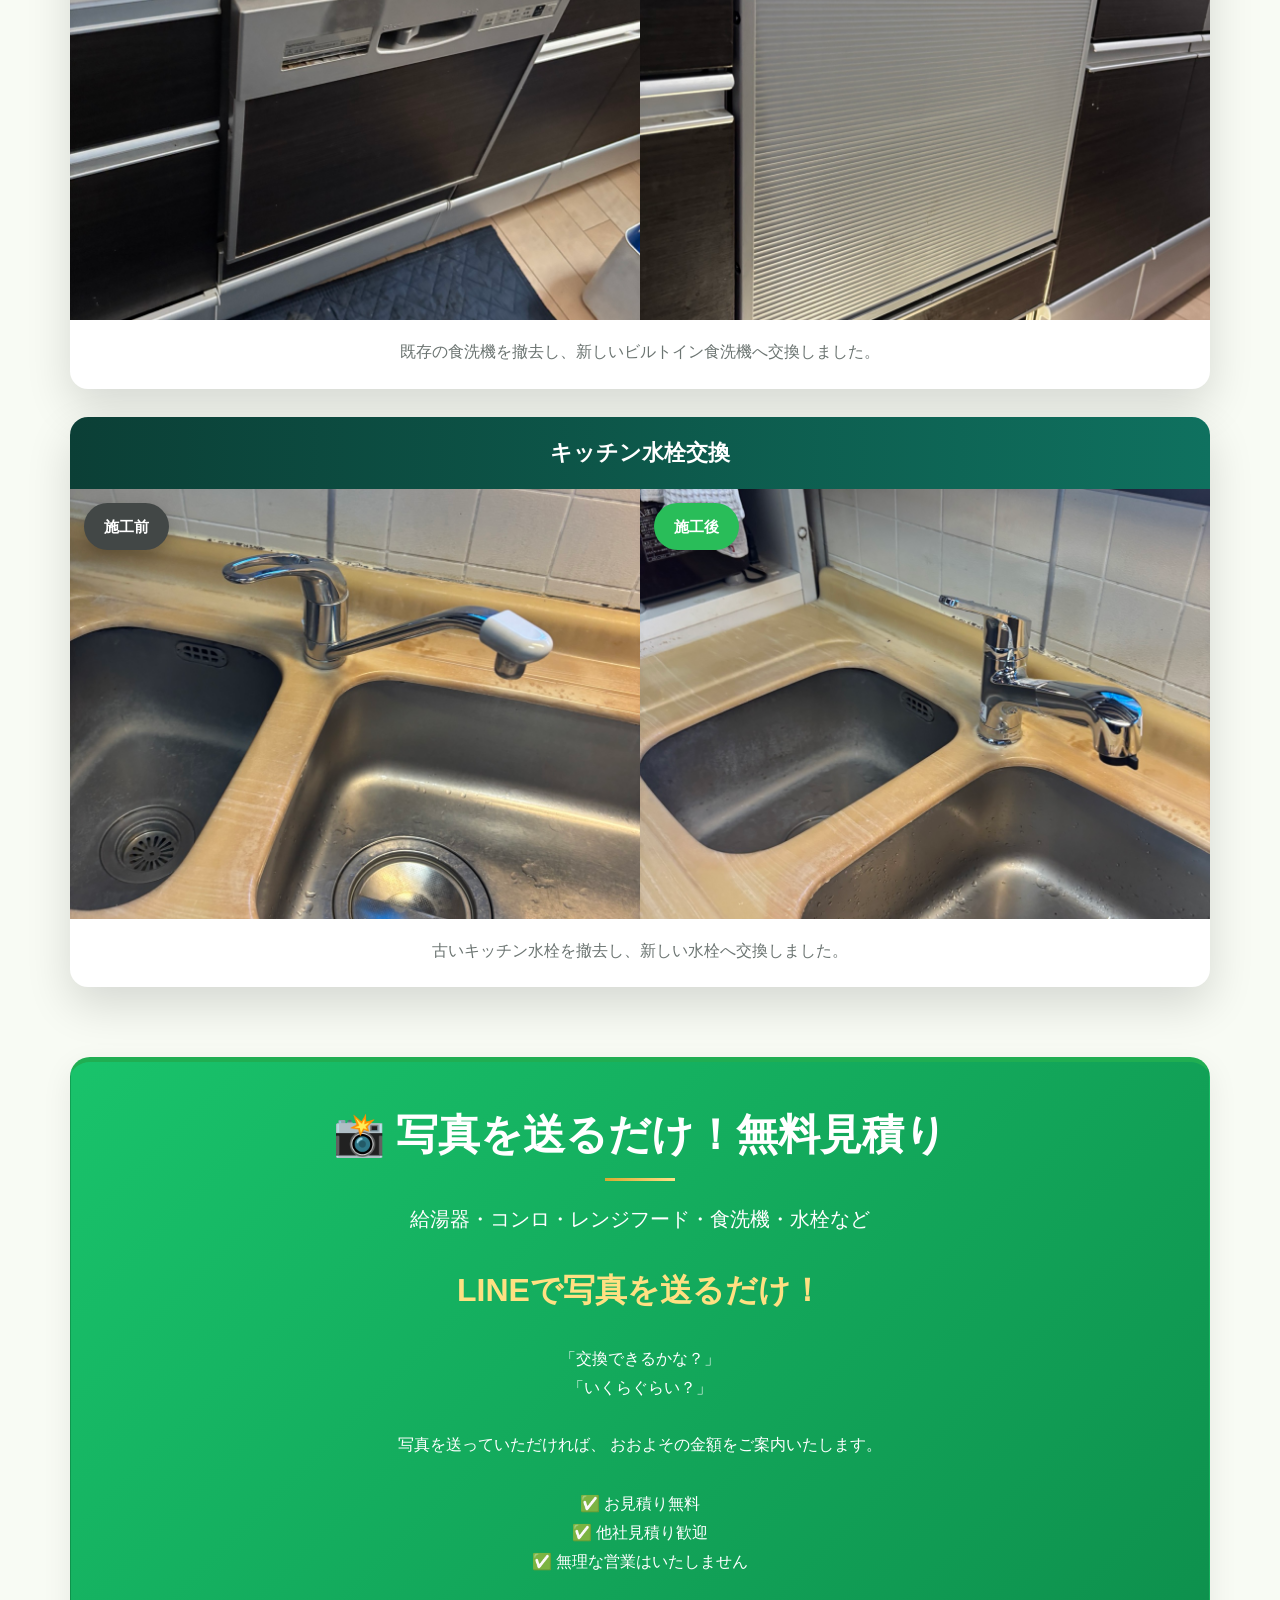
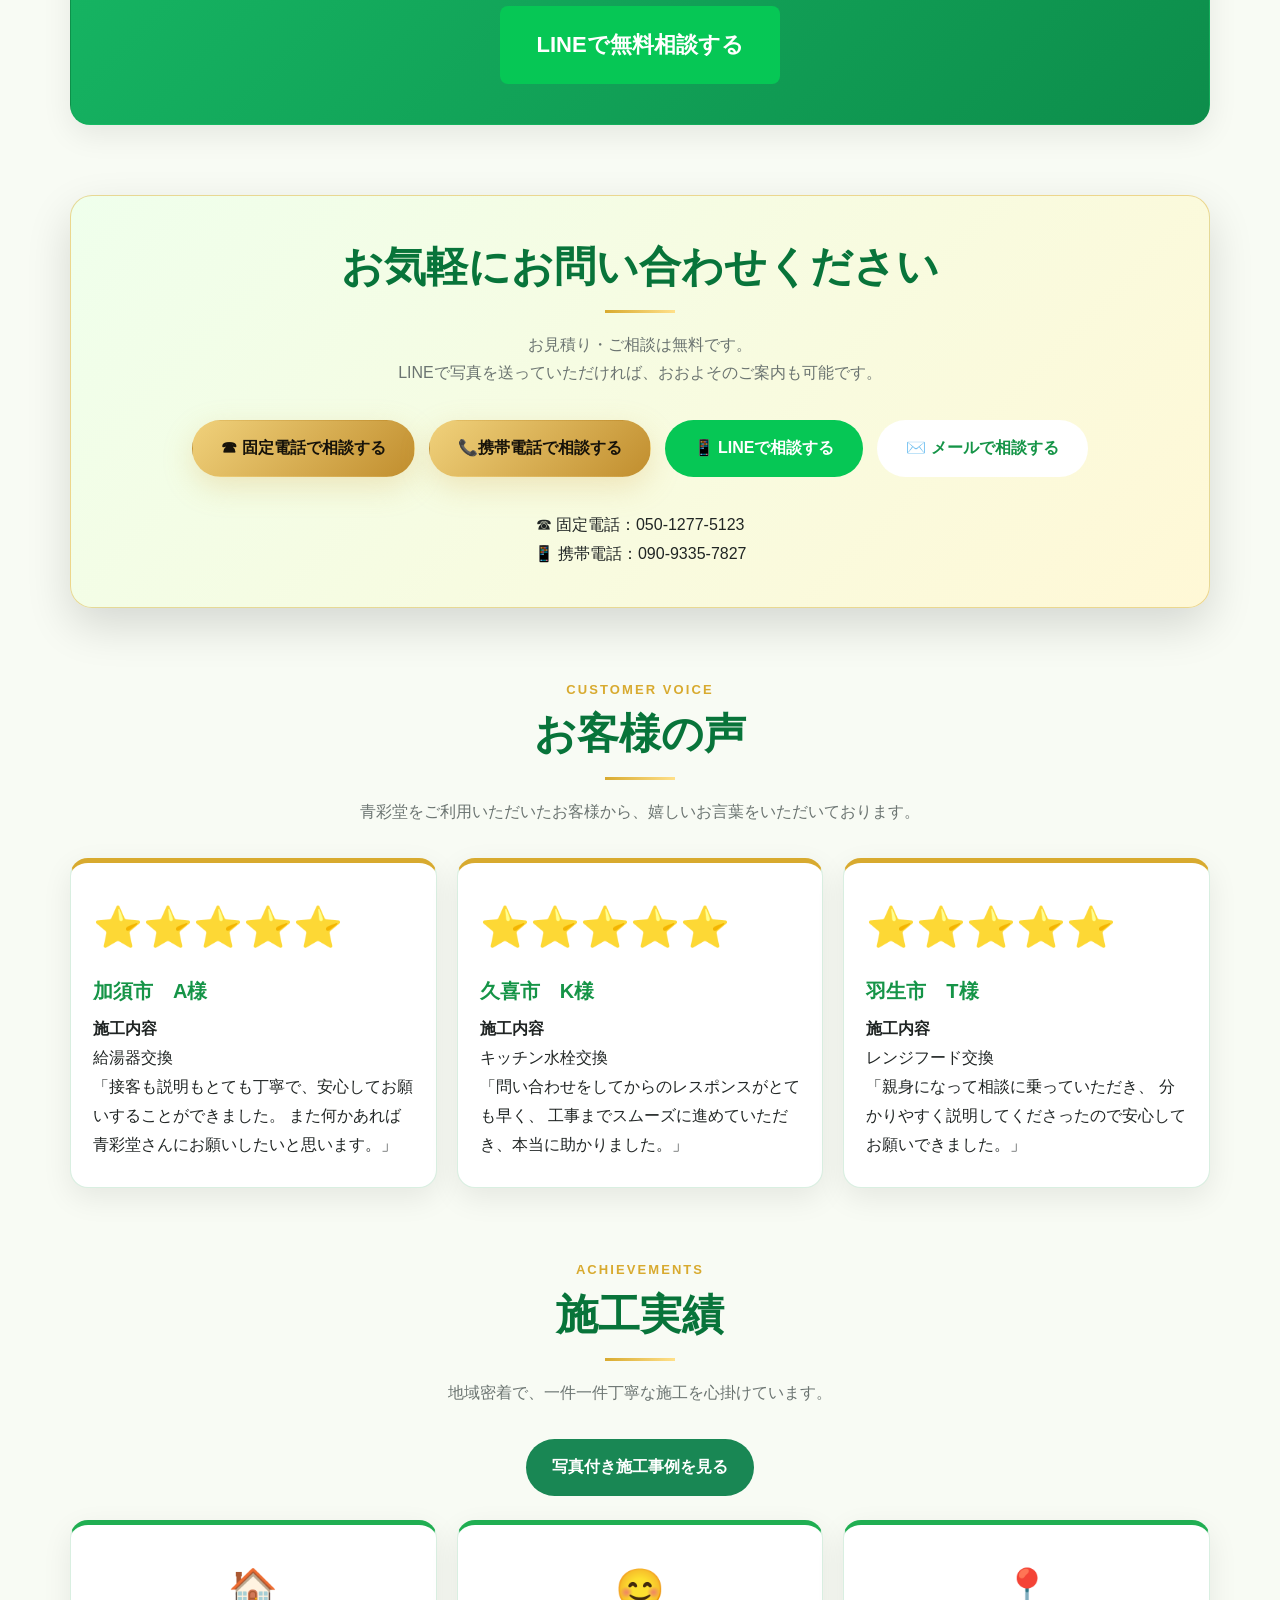
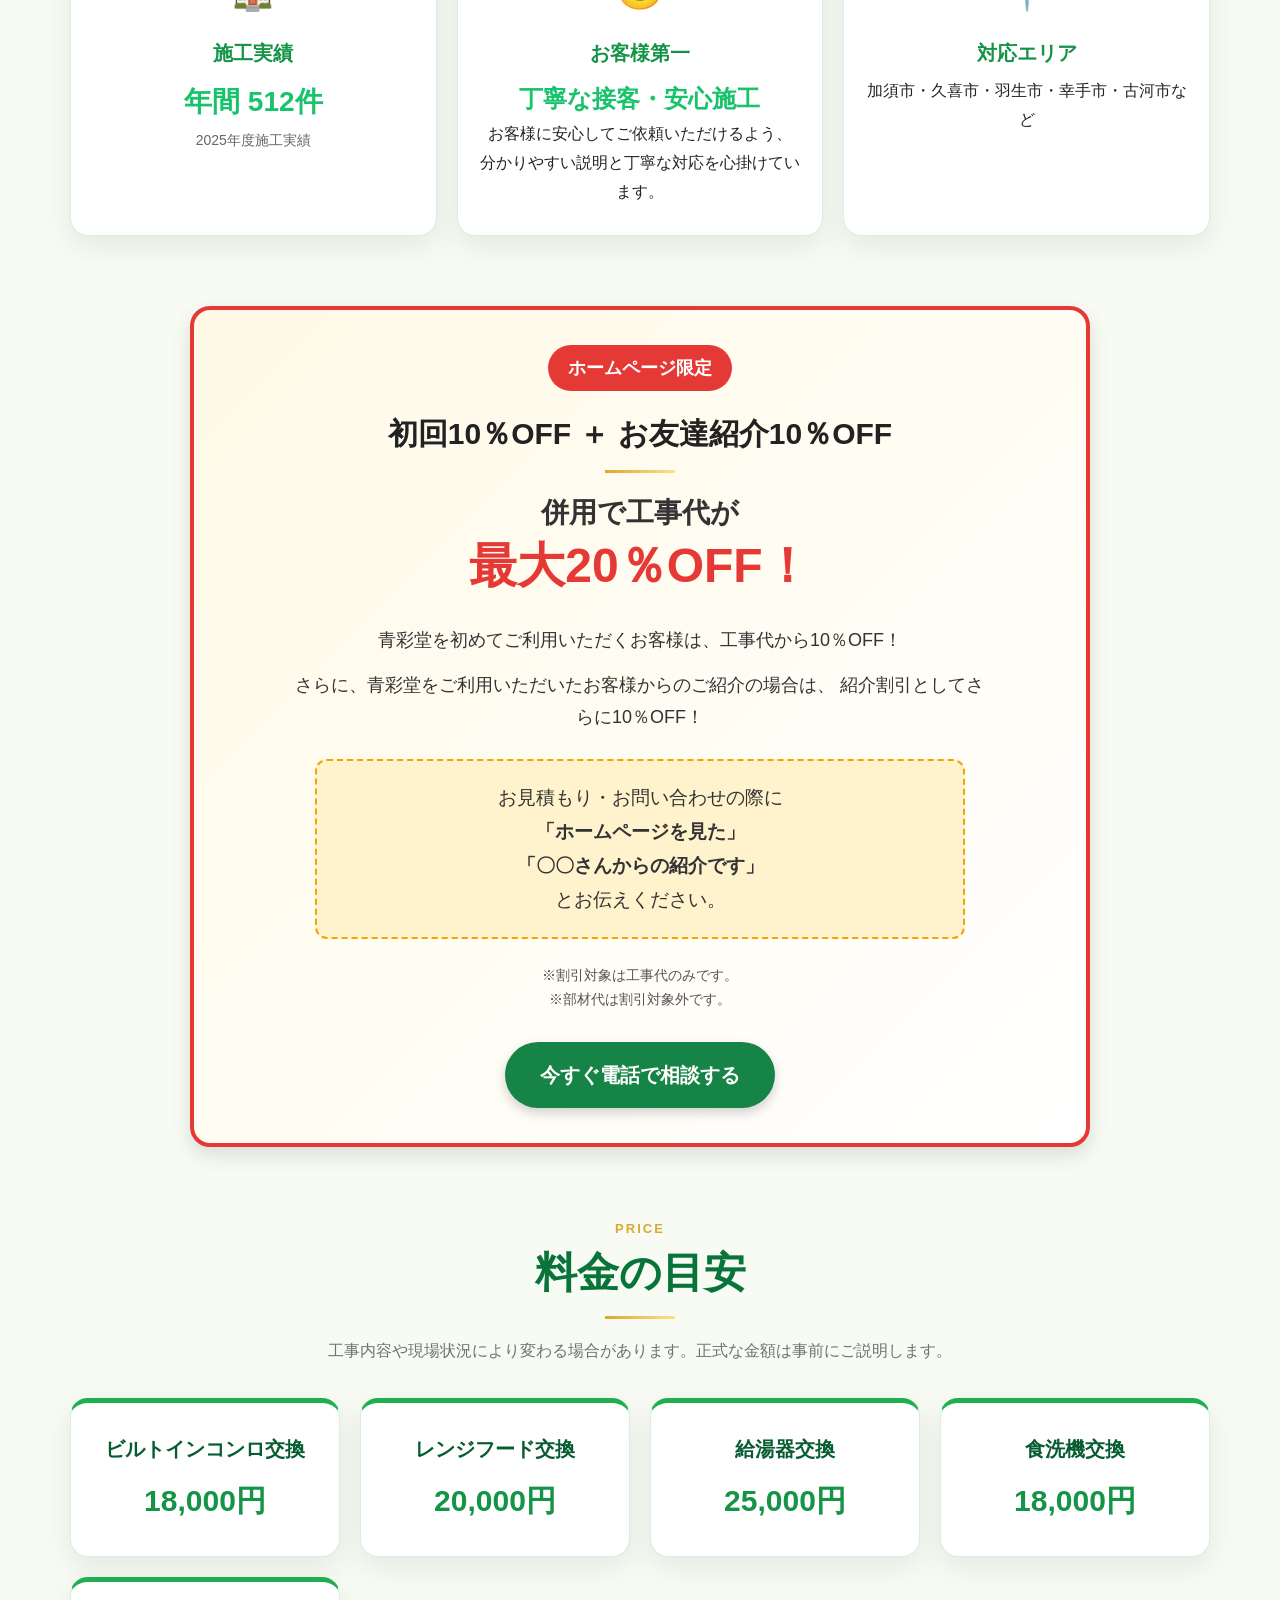
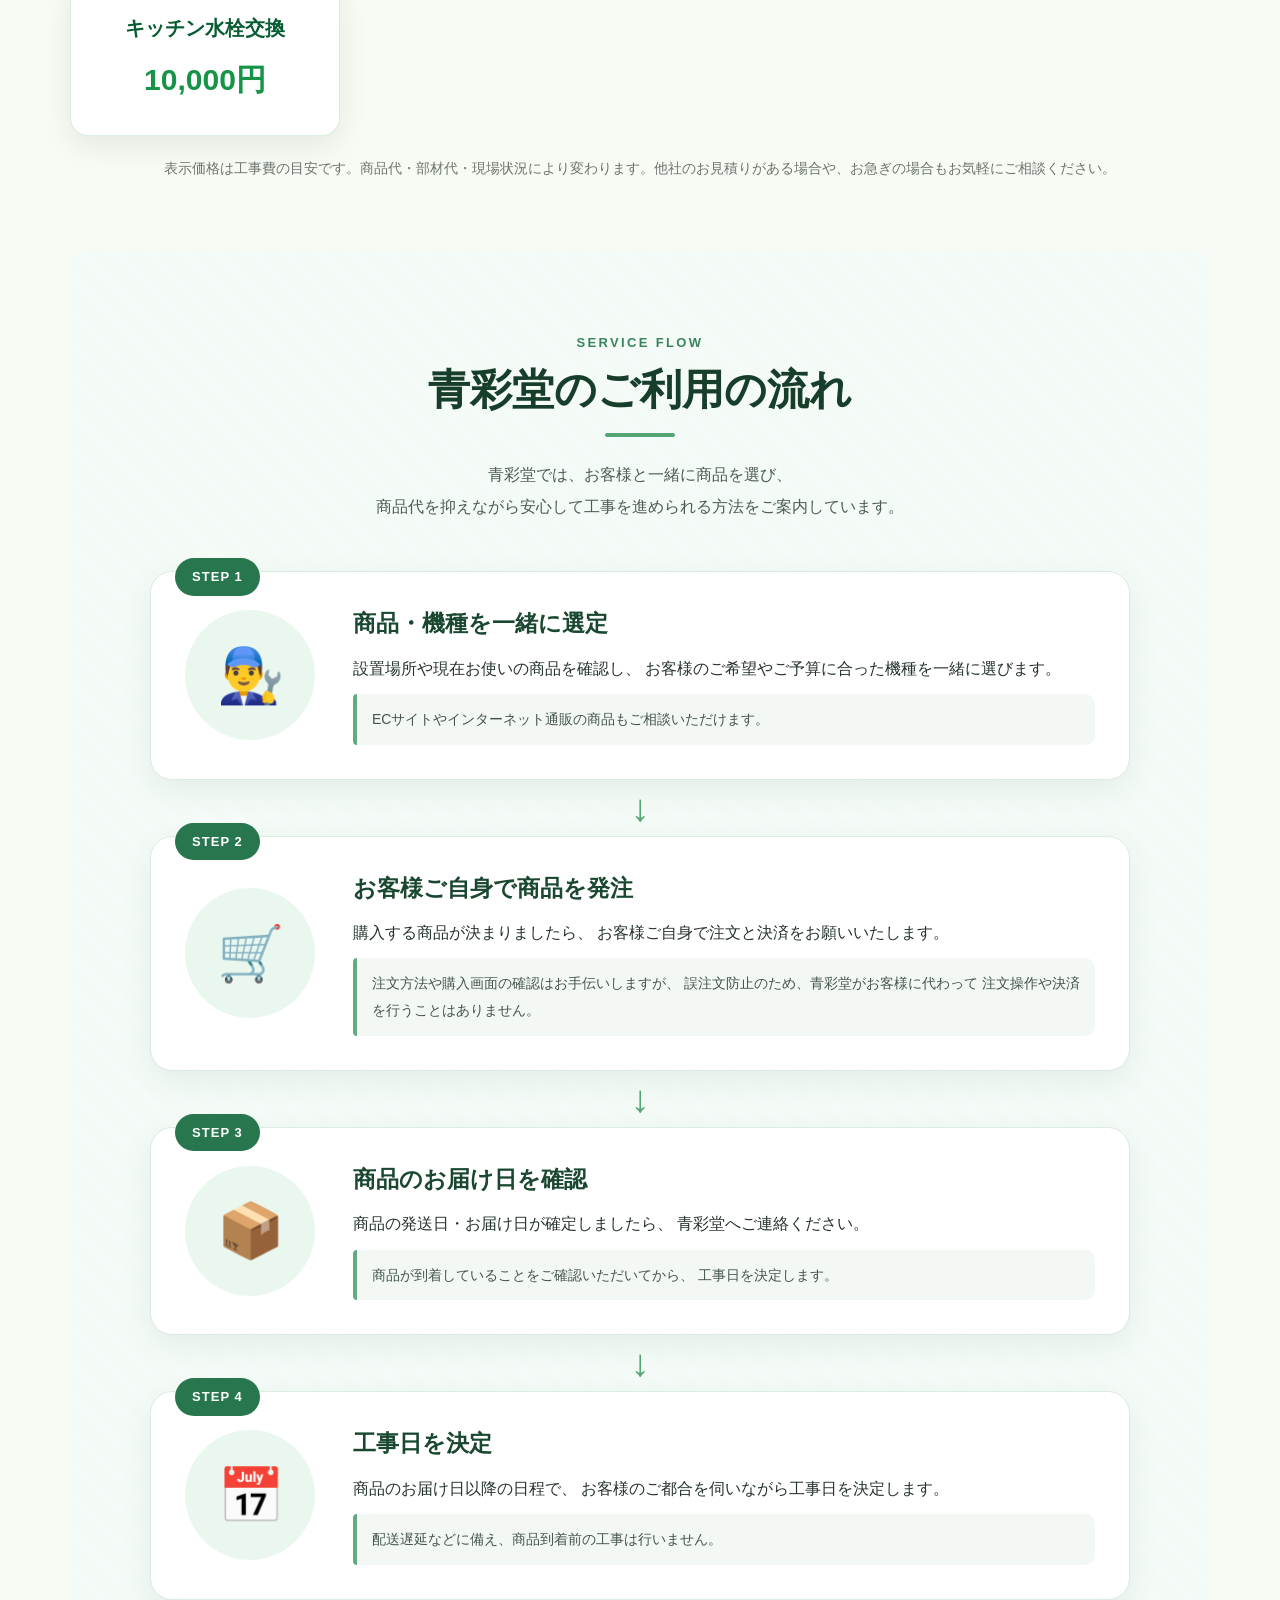
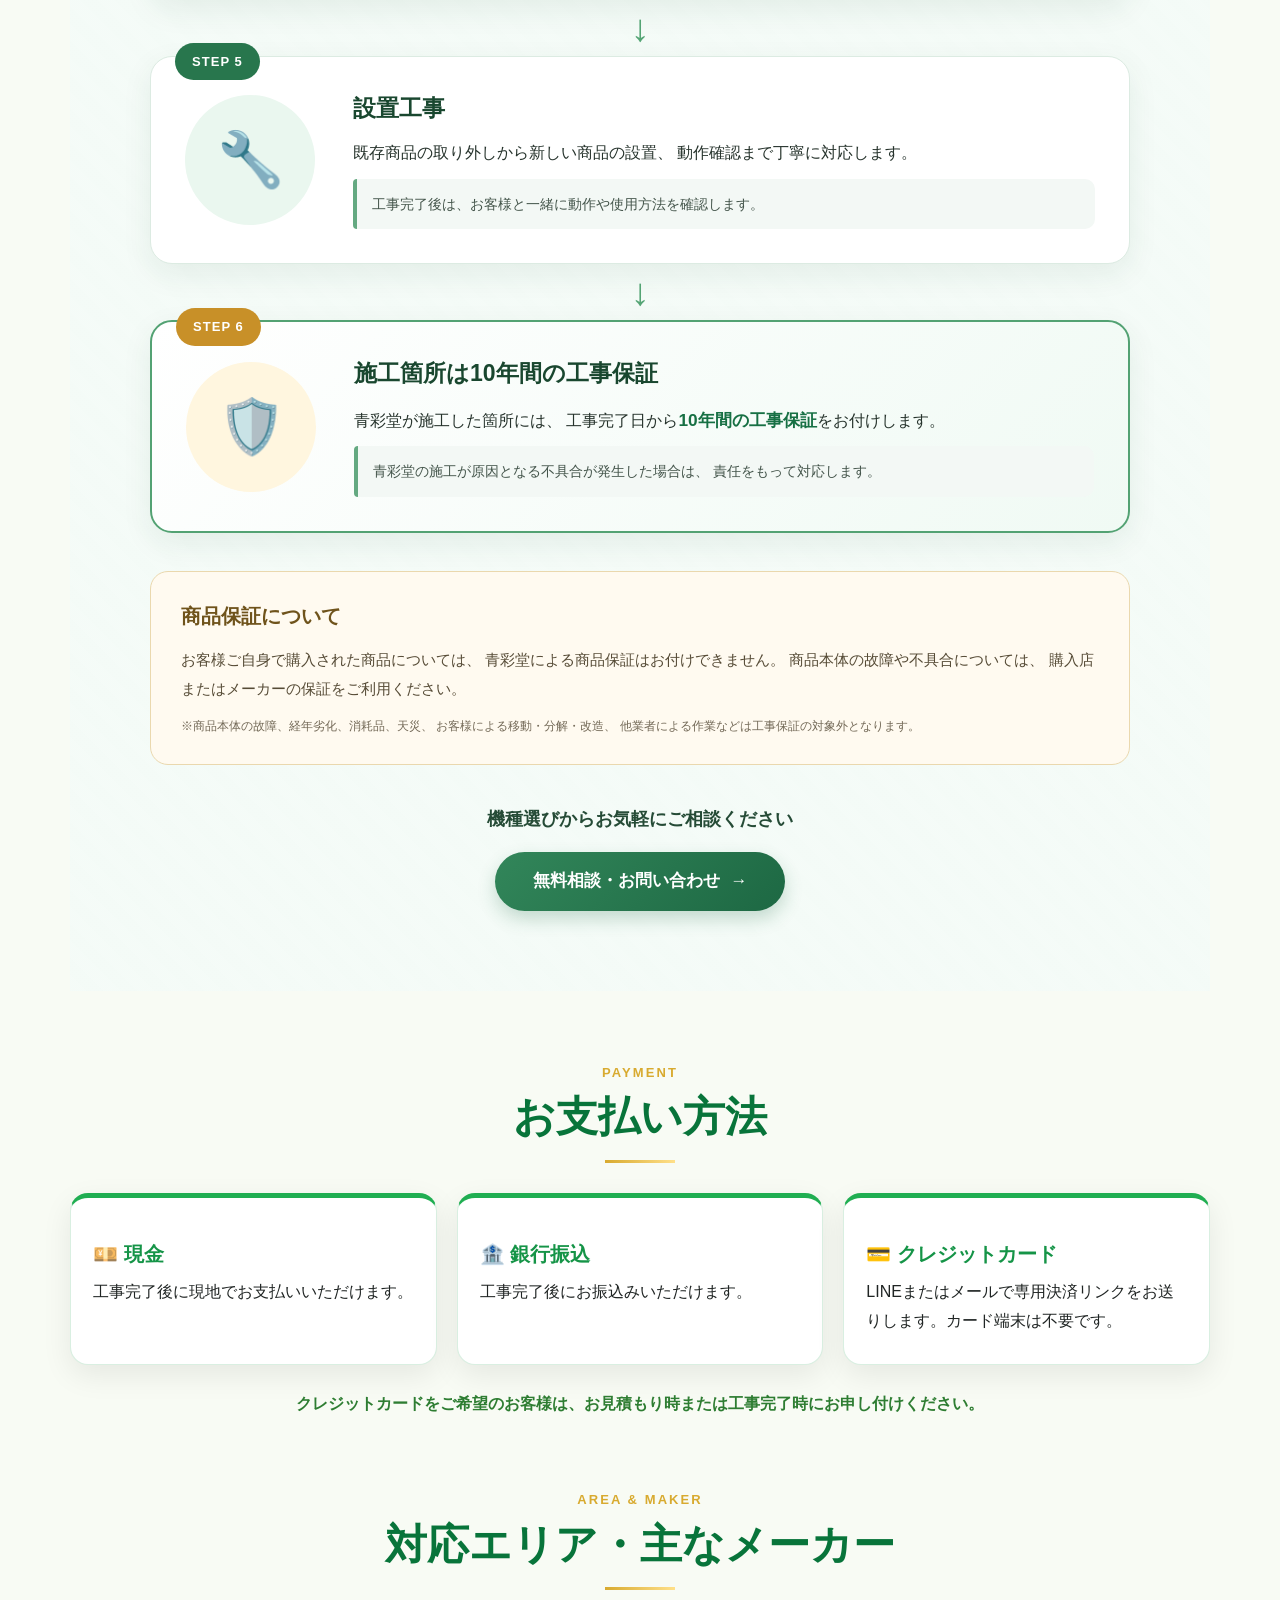
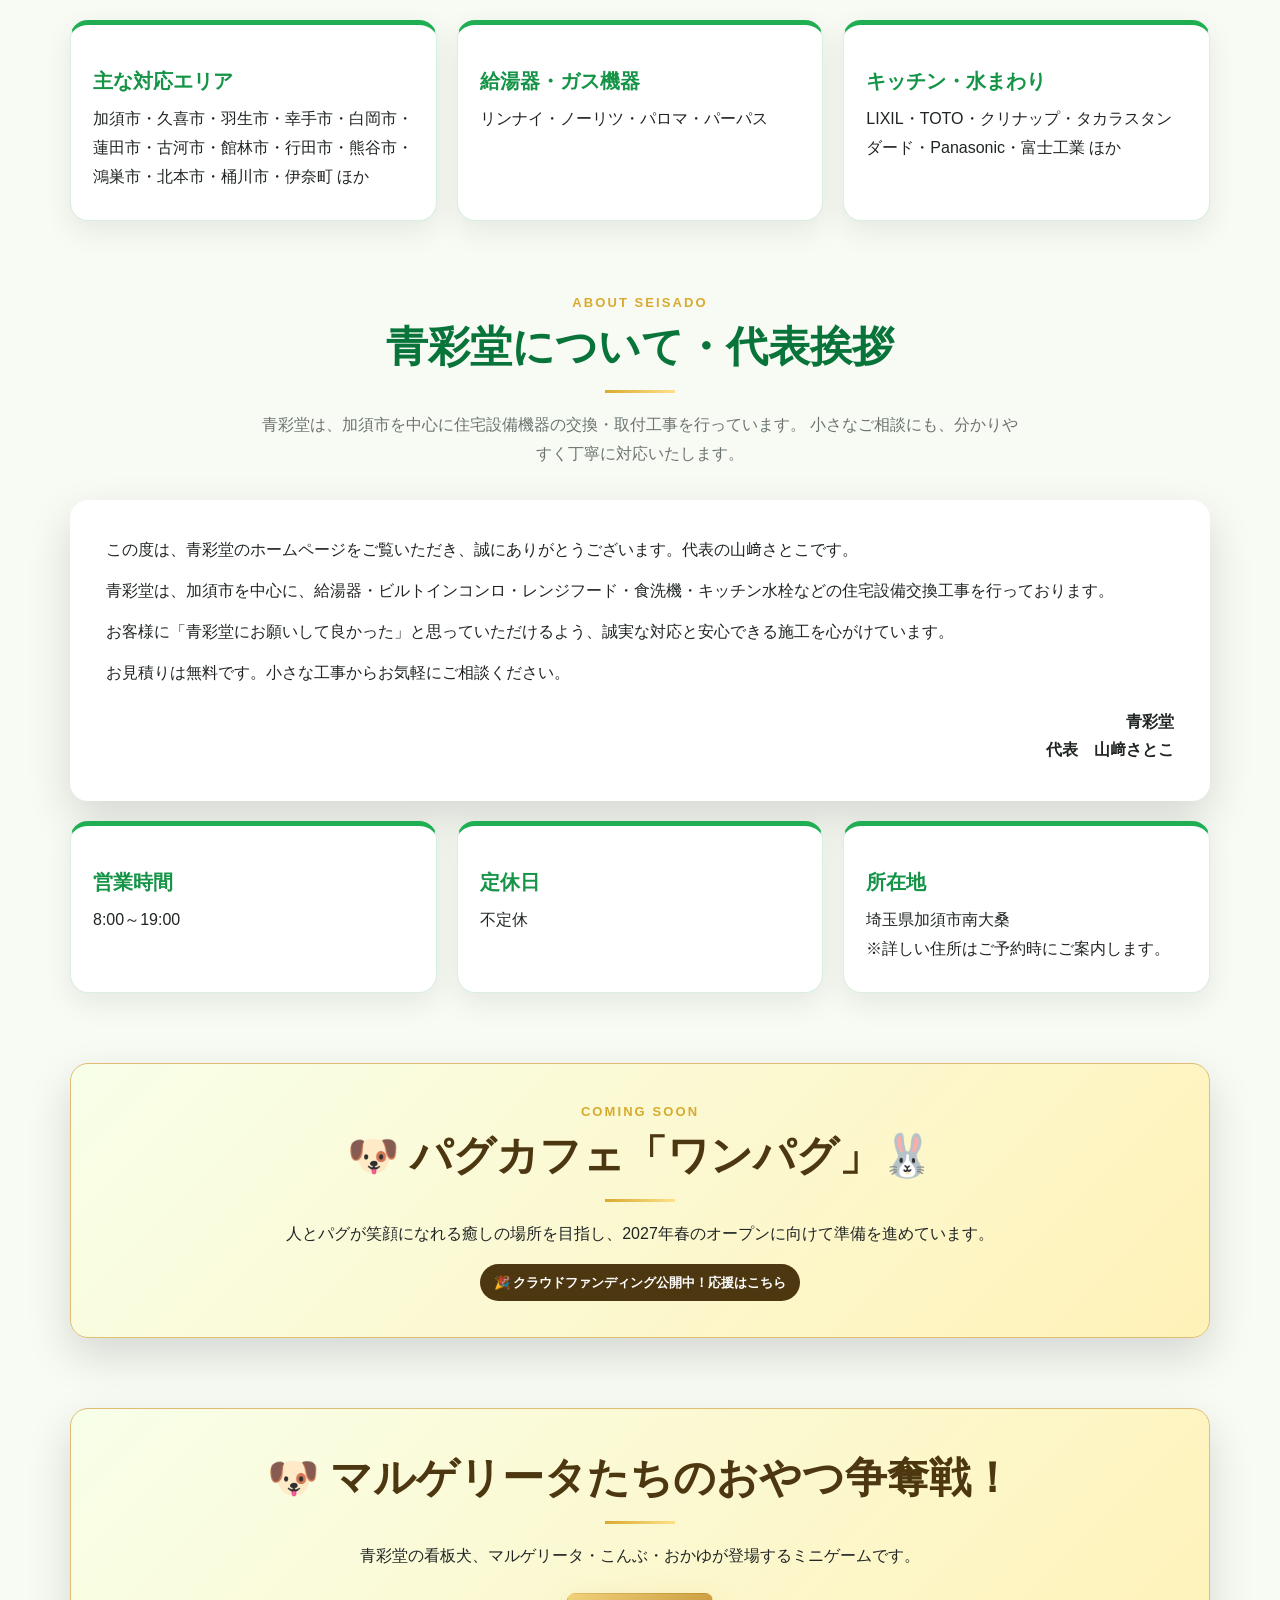
==== commit a241c274: "配管洗浄追加" ====
--- a/index.html
+++ b/index.html
@@ -4,8 +4,8 @@
   <meta charset="UTF-8">
   <meta name="viewport" content="width=device-width, initial-scale=1.0">
   <title>青彩堂｜加須市周辺の住宅設備工事</title>
-  <meta name="description" content="埼玉県加須市の青彩堂です。給湯器・ビルトインコンロ・レンジフード・水栓・食洗機の交換工事ならお任せください。加須市・久喜市・羽生市・幸手市・古河市などに対応しています。">
-  <meta name="keywords" content="加須市 給湯器交換,加須市 コンロ交換,レンジフード交換,住宅設備,青彩堂,久喜市,羽生市,幸手市,古河市">
+  <meta name="description" content="埼玉県加須市の青彩堂です。給湯器・ビルトインコンロ・レンジフード・水栓・食洗機の交換工事に加え、加須市限定で配管洗浄も承ります。">
+  <meta name="keywords" content="加須市 配管洗浄,加須市 給湯器交換,加須市 コンロ交換,レンジフード交換,住宅設備,青彩堂,久喜市,羽生市,幸手市,古河市">
   <meta name="author" content="青彩堂">
   <meta name="robots" content="index,follow">
   <meta property="og:title" content="青彩堂｜加須市の住宅設備工事">
@@ -1185,6 +1185,357 @@
     min-width: 0;
   }
 }
+
+/* 配管洗浄のお知らせ・詳細 */
+.pipe-cleaning-launch {
+  width: min(1100px, calc(100% - 34px));
+  margin-top: 34px;
+  margin-bottom: 64px;
+}
+
+.pipe-banner-button {
+  display: block;
+  width: 100%;
+  padding: 0;
+  overflow: hidden;
+  border: 0;
+  border-radius: 20px;
+  background: #ffffff;
+  box-shadow: 0 14px 36px rgba(10, 69, 96, .18);
+  cursor: pointer;
+  transition: transform .25s ease, box-shadow .25s ease;
+}
+
+.pipe-banner-button:hover,
+.pipe-banner-button:focus-visible {
+  outline: 4px solid rgba(25, 170, 210, .28);
+  outline-offset: 4px;
+  box-shadow: 0 20px 45px rgba(10, 69, 96, .25);
+  transform: translateY(-4px);
+}
+
+.pipe-banner-button img {
+  width: 100%;
+  aspect-ratio: 1983 / 793;
+  object-fit: cover;
+}
+
+.pipe-banner-hint {
+  display: flex;
+  align-items: center;
+  justify-content: center;
+  gap: 10px;
+  min-height: 54px;
+  padding: 10px 18px;
+  background: linear-gradient(90deg, #0879a1, #16a9ca);
+  color: #ffffff;
+  font-size: 17px;
+  font-weight: 900;
+  letter-spacing: .03em;
+}
+
+.pipe-banner-hint span {
+  font-size: 24px;
+  line-height: 1;
+}
+
+.pipe-detail-modal {
+  position: fixed;
+  inset: 0;
+  z-index: 10000;
+  display: grid;
+  place-items: center;
+  padding: 18px;
+}
+
+.pipe-detail-modal[hidden] {
+  display: none;
+}
+
+.pipe-detail-backdrop {
+  position: absolute;
+  inset: 0;
+  background: rgba(1, 27, 41, .78);
+  backdrop-filter: blur(5px);
+}
+
+.pipe-detail-panel {
+  position: relative;
+  width: min(760px, 100%);
+  max-height: calc(100vh - 36px);
+  overflow-y: auto;
+  padding: 38px;
+  border: 5px solid #ef3c35;
+  border-radius: 22px;
+  background:
+    linear-gradient(180deg, rgba(255,255,255,.97), rgba(239,251,255,.98)),
+    #ffffff;
+  box-shadow: 0 28px 80px rgba(0, 0, 0, .34);
+}
+
+.pipe-detail-close {
+  position: sticky;
+  top: 0;
+  z-index: 2;
+  display: grid;
+  place-items: center;
+  width: 46px;
+  height: 46px;
+  margin: -22px -22px -24px auto;
+  border: 0;
+  border-radius: 50%;
+  background: #073f78;
+  color: #ffffff;
+  font-size: 30px;
+  line-height: 1;
+  cursor: pointer;
+  box-shadow: 0 5px 16px rgba(0, 0, 0, .2);
+}
+
+.pipe-detail-heading {
+  text-align: center;
+}
+
+.pipe-detail-company {
+  color: #08743a;
+  font-weight: 900;
+  letter-spacing: .08em;
+}
+
+.pipe-detail-area {
+  display: inline-block;
+  margin-top: 10px;
+  padding: 5px 17px;
+  border-radius: 999px;
+  background: #ef3c35;
+  color: #ffffff;
+  font-weight: 900;
+}
+
+.pipe-detail-heading h2 {
+  margin: 13px 0 5px;
+  color: #073f78;
+  font-size: clamp(32px, 6vw, 50px);
+  line-height: 1.25;
+}
+
+.pipe-detail-heading h2 strong {
+  color: #ef2e26;
+}
+
+.pipe-detail-lead {
+  color: #38566a;
+  font-size: 18px;
+  font-weight: 800;
+}
+
+.pipe-service-list {
+  display: grid;
+  grid-template-columns: repeat(3, 1fr);
+  gap: 12px;
+  margin: 25px 0;
+}
+
+.pipe-service-item {
+  padding: 15px 10px;
+  border: 2px solid #a8e0ed;
+  border-radius: 14px;
+  background: #ffffff;
+  color: #073f78;
+  text-align: center;
+  font-size: 17px;
+  font-weight: 900;
+}
+
+.pipe-service-item span {
+  display: grid;
+  place-items: center;
+  width: 31px;
+  height: 31px;
+  margin: 0 auto 7px;
+  border-radius: 50%;
+  background: #13a8c9;
+  color: #ffffff;
+}
+
+.pipe-estimate-free {
+  margin: 0 auto 24px;
+  padding: 13px 18px;
+  border: 2px dashed #ef3c35;
+  border-radius: 14px;
+  background: #fff8d9;
+  color: #d52821;
+  text-align: center;
+  font-size: 24px;
+  font-weight: 900;
+}
+
+.pipe-price-title {
+  margin-bottom: 12px;
+  color: #073f78;
+  text-align: center;
+  font-size: 20px;
+}
+
+.pipe-price-grid {
+  display: grid;
+  grid-template-columns: repeat(3, 1fr);
+  gap: 12px;
+}
+
+.pipe-price-card {
+  padding: 16px 8px;
+  border-radius: 14px;
+  background: linear-gradient(180deg, #e7faff, #ffffff);
+  border: 2px solid #71cfe2;
+  text-align: center;
+}
+
+.pipe-price-card span {
+  display: block;
+  color: #073f78;
+  font-weight: 900;
+}
+
+.pipe-price-card strong {
+  display: block;
+  margin-top: 4px;
+  color: #ef2e26;
+  font-size: clamp(20px, 3vw, 27px);
+  line-height: 1.3;
+}
+
+.pipe-tax-note {
+  margin: 7px 0 0;
+  color: #68777e;
+  text-align: right;
+  font-size: 13px;
+}
+
+.pipe-detail-notes {
+  margin: 21px 0;
+  padding: 15px 17px;
+  border-radius: 12px;
+  background: #eef7fa;
+  color: #38505c;
+  font-size: 14px;
+  line-height: 1.8;
+}
+
+.pipe-detail-trust {
+  padding: 15px 18px;
+  border-left: 5px solid #159447;
+  border-radius: 8px;
+  background: #eff9e9;
+  color: #174c2e;
+  text-align: center;
+  font-weight: 900;
+}
+
+.pipe-detail-address {
+  margin-top: 12px;
+  color: #5e6d73;
+  text-align: center;
+  font-size: 13px;
+}
+
+.pipe-detail-call {
+  margin-top: 21px;
+  color: #073f78;
+  text-align: center;
+  font-size: 19px;
+  font-weight: 900;
+}
+
+.pipe-contact-buttons {
+  display: grid;
+  grid-template-columns: 1fr 1fr;
+  gap: 12px;
+  margin-top: 13px;
+}
+
+.pipe-contact-buttons a {
+  display: flex;
+  flex-direction: column;
+  align-items: center;
+  justify-content: center;
+  min-height: 64px;
+  padding: 9px 12px;
+  border-radius: 999px;
+  background: linear-gradient(135deg, #12a94d, #08743a);
+  color: #ffffff;
+  font-weight: 900;
+  box-shadow: 0 8px 20px rgba(8, 116, 58, .2);
+}
+
+.pipe-contact-buttons small {
+  font-size: 11px;
+  font-weight: 700;
+  opacity: .86;
+}
+
+body.pipe-modal-open {
+  overflow: hidden;
+}
+
+@media (max-width: 600px) {
+  .pipe-cleaning-launch {
+    width: calc(100% - 24px);
+    margin-top: 24px;
+  }
+
+  .pipe-banner-button {
+    border-radius: 13px;
+  }
+
+  .pipe-banner-hint {
+    min-height: 49px;
+    font-size: 14px;
+  }
+
+  .pipe-detail-modal {
+    padding: 9px;
+  }
+
+  .pipe-detail-panel {
+    max-height: calc(100vh - 18px);
+    padding: 30px 17px 24px;
+    border-width: 3px;
+    border-radius: 16px;
+  }
+
+  .pipe-detail-close {
+    width: 42px;
+    height: 42px;
+    margin: -19px -8px -20px auto;
+  }
+
+  .pipe-detail-lead {
+    font-size: 15px;
+  }
+
+  .pipe-service-list,
+  .pipe-price-grid {
+    gap: 7px;
+  }
+
+  .pipe-service-item {
+    padding: 12px 3px;
+    font-size: 14px;
+  }
+
+  .pipe-price-card {
+    padding: 13px 3px;
+  }
+
+  .pipe-price-card strong {
+    font-size: 18px;
+  }
+
+  .pipe-contact-buttons {
+    grid-template-columns: 1fr;
+  }
+}
   </style>
 </head>
 
@@ -1235,6 +1586,19 @@
     <div class="trust-item"><strong>安心施工</strong><span>丁寧に事前説明</span></div>
     <div class="trust-item"><strong>迅速対応</strong><span>日程はご相談ください</span></div>
   </div>
+
+  <section id="pipe-cleaning" class="pipe-cleaning-launch reveal" aria-label="配管洗浄のお知らせ">
+    <button
+      id="pipeBannerButton"
+      class="pipe-banner-button"
+      type="button"
+      aria-haspopup="dialog"
+      aria-controls="pipeDetailModal"
+    >
+      <img src="assets/pipe-cleaning-banner.webp" alt="青彩堂からのお知らせ 配管洗浄はじめました。キッチン・洗面台・お風呂の排水管をスッキリ洗浄！" decoding="async">
+      <span class="pipe-banner-hint">クリックして料金・詳細を見る <span aria-hidden="true">›</span></span>
+    </button>
+  </section>
 
   <section id="service" class="reveal">
     <p class="section-kicker">Service</p>
@@ -2183,6 +2547,50 @@
     <img id="modalImage" alt="施工事例の拡大画像">
   </div>
 
+  <div id="pipeDetailModal" class="pipe-detail-modal" role="dialog" aria-modal="true" aria-labelledby="pipeDetailTitle" hidden>
+    <div class="pipe-detail-backdrop" data-pipe-close></div>
+    <div class="pipe-detail-panel" role="document">
+      <button id="pipeDetailClose" class="pipe-detail-close" type="button" aria-label="配管洗浄の詳細を閉じる">×</button>
+
+      <div class="pipe-detail-heading">
+        <p class="pipe-detail-company">青彩堂｜住宅設備のプロフェッショナル</p>
+        <p class="pipe-detail-area">加須市限定</p>
+        <h2 id="pipeDetailTitle"><strong>配管洗浄</strong>しませんか？</h2>
+        <p class="pipe-detail-lead">台所・洗面台・お風呂の配管洗浄</p>
+      </div>
+
+      <div class="pipe-service-list" aria-label="洗浄対象">
+        <div class="pipe-service-item"><span>1</span>台所</div>
+        <div class="pipe-service-item"><span>2</span>洗面台</div>
+        <div class="pipe-service-item"><span>3</span>お風呂</div>
+      </div>
+
+      <p class="pipe-estimate-free">お見積り無料 0円</p>
+
+      <h3 class="pipe-price-title">料金目安</h3>
+      <div class="pipe-price-grid">
+        <div class="pipe-price-card"><span>1ヶ所</span><strong>15,000円〜</strong></div>
+        <div class="pipe-price-card"><span>2ヶ所</span><strong>25,000円〜</strong></div>
+        <div class="pipe-price-card"><span>3ヶ所</span><strong>30,000円〜</strong></div>
+      </div>
+      <p class="pipe-tax-note">すべて税別</p>
+
+      <div class="pipe-detail-notes">
+        <p>※配管の長さが5メートルを超える場合は、別途追加料金がかかります。</p>
+        <p>※現地の状況を確認し、施工前に料金をご案内します。</p>
+      </div>
+
+      <p class="pipe-detail-trust">ご安心ください！加須市に所在地を置く地域密着業者です</p>
+      <p class="pipe-detail-address">青彩堂｜所在地：埼玉県加須市南大桑2950-1<br>対応エリア：加須市限定</p>
+
+      <p class="pipe-detail-call">お見積り無料！まずはお電話ください</p>
+      <div class="pipe-contact-buttons">
+        <a href="tel:05012775123"><small>固定電話</small>050-1277-5123</a>
+        <a href="tel:09033567827"><small>携帯電話</small>090-3356-7827</a>
+      </div>
+    </div>
+  </div>
+
   <script>
     function openModal(src) {
       document.getElementById("modalImage").src = src;
@@ -2203,6 +2611,30 @@
 
     document.querySelectorAll(".reveal").forEach((el) => observer.observe(el));
 
+    const pipeBannerButton = document.getElementById("pipeBannerButton");
+    const pipeDetailModal = document.getElementById("pipeDetailModal");
+    const pipeDetailClose = document.getElementById("pipeDetailClose");
+
+    function openPipeDetail() {
+      pipeDetailModal.hidden = false;
+      document.body.classList.add("pipe-modal-open");
+      requestAnimationFrame(() => pipeDetailClose.focus());
+    }
+
+    function closePipeDetail() {
+      pipeDetailModal.hidden = true;
+      document.body.classList.remove("pipe-modal-open");
+      pipeBannerButton.focus();
+    }
+
+    pipeBannerButton.addEventListener("click", openPipeDetail);
+    pipeDetailClose.addEventListener("click", closePipeDetail);
+    pipeDetailModal.querySelector("[data-pipe-close]").addEventListener("click", closePipeDetail);
+
+    document.addEventListener("keydown", (event) => {
+      if (event.key === "Escape" && !pipeDetailModal.hidden) closePipeDetail();
+    });
+
   </script>
 </body>
 </html>
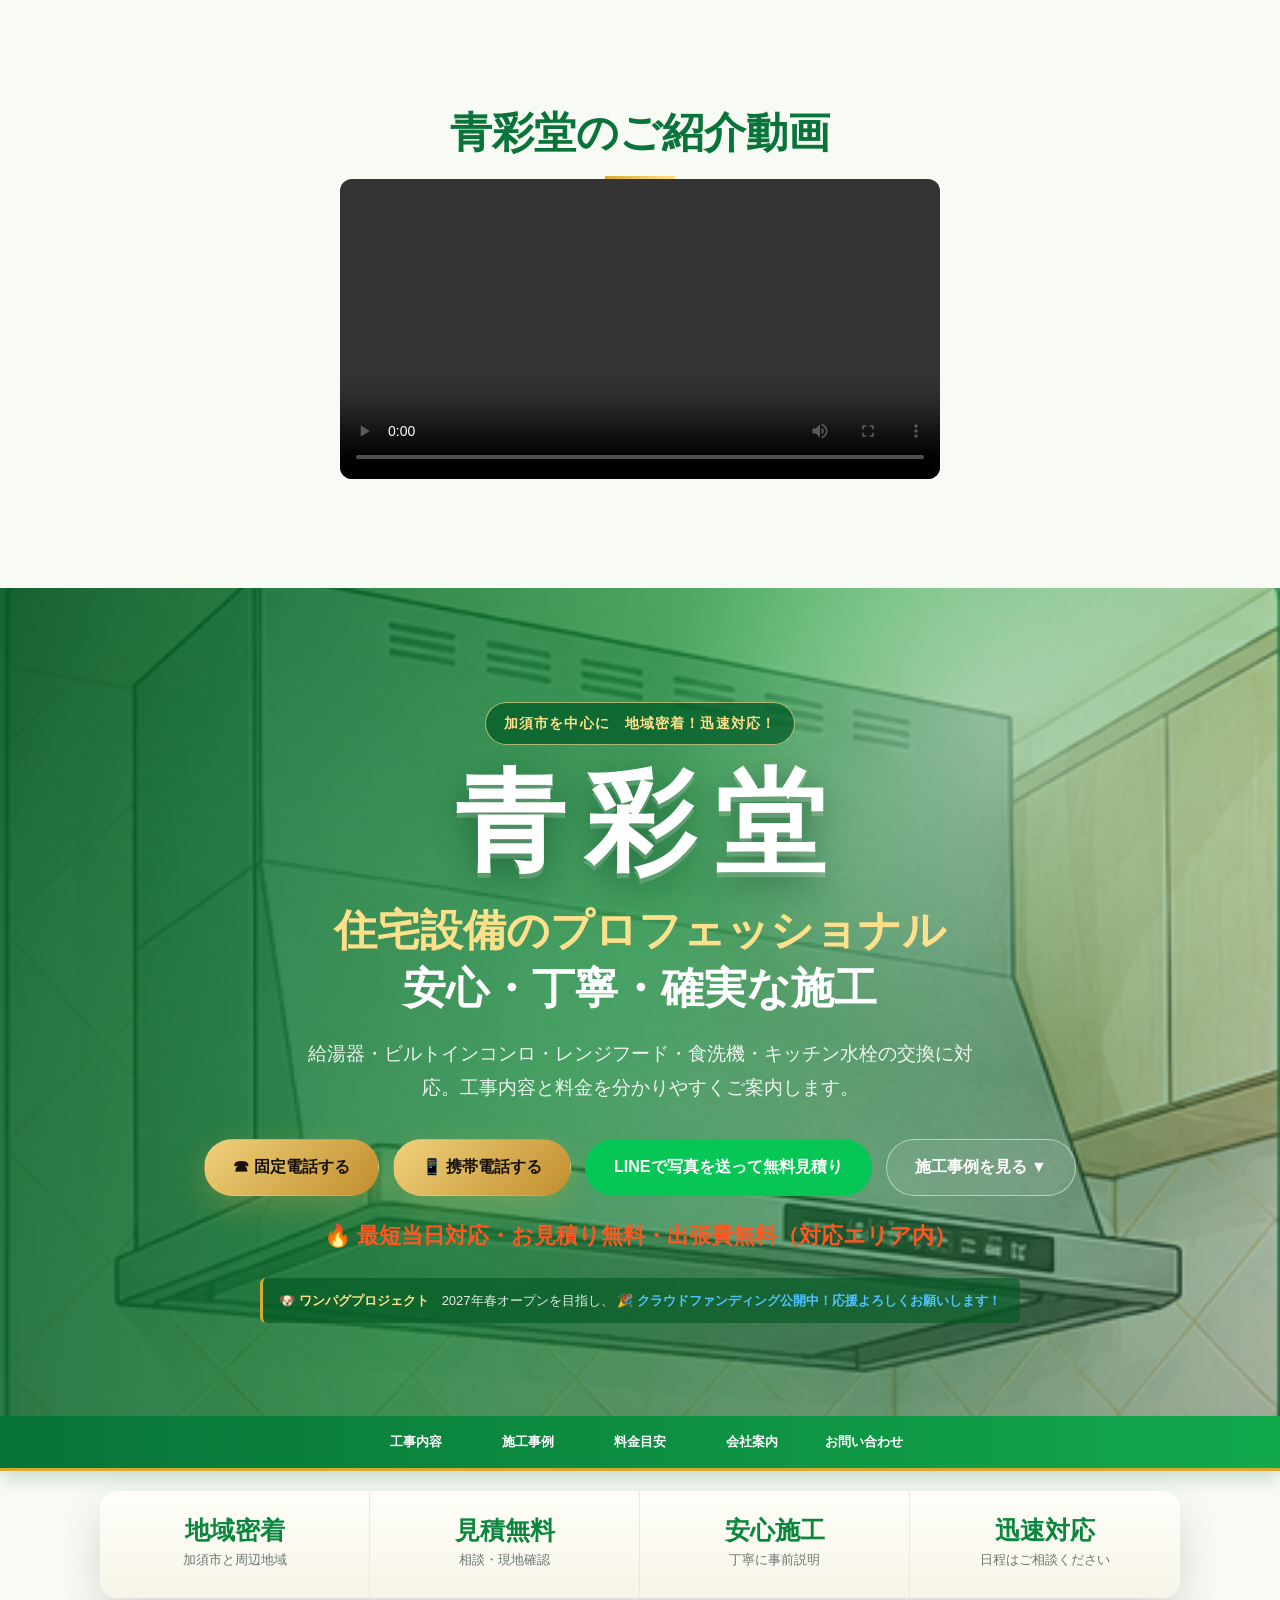
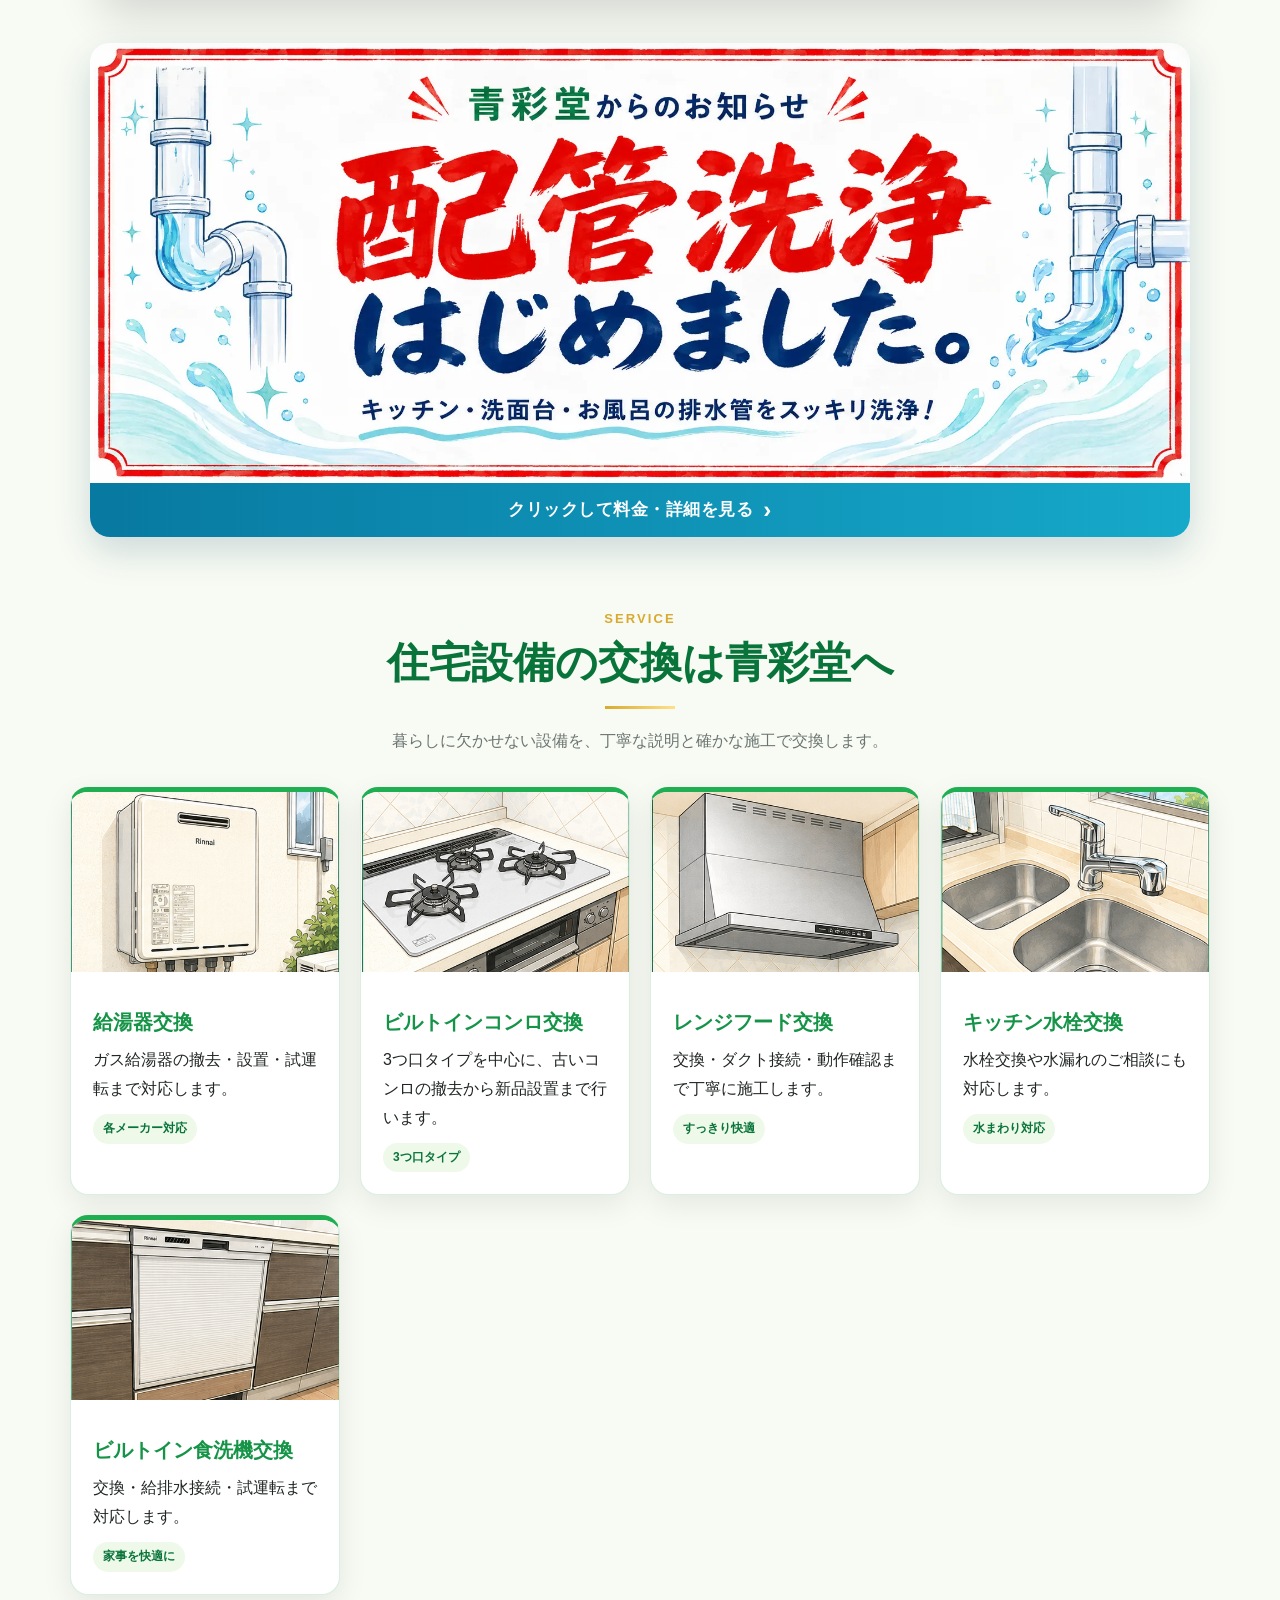
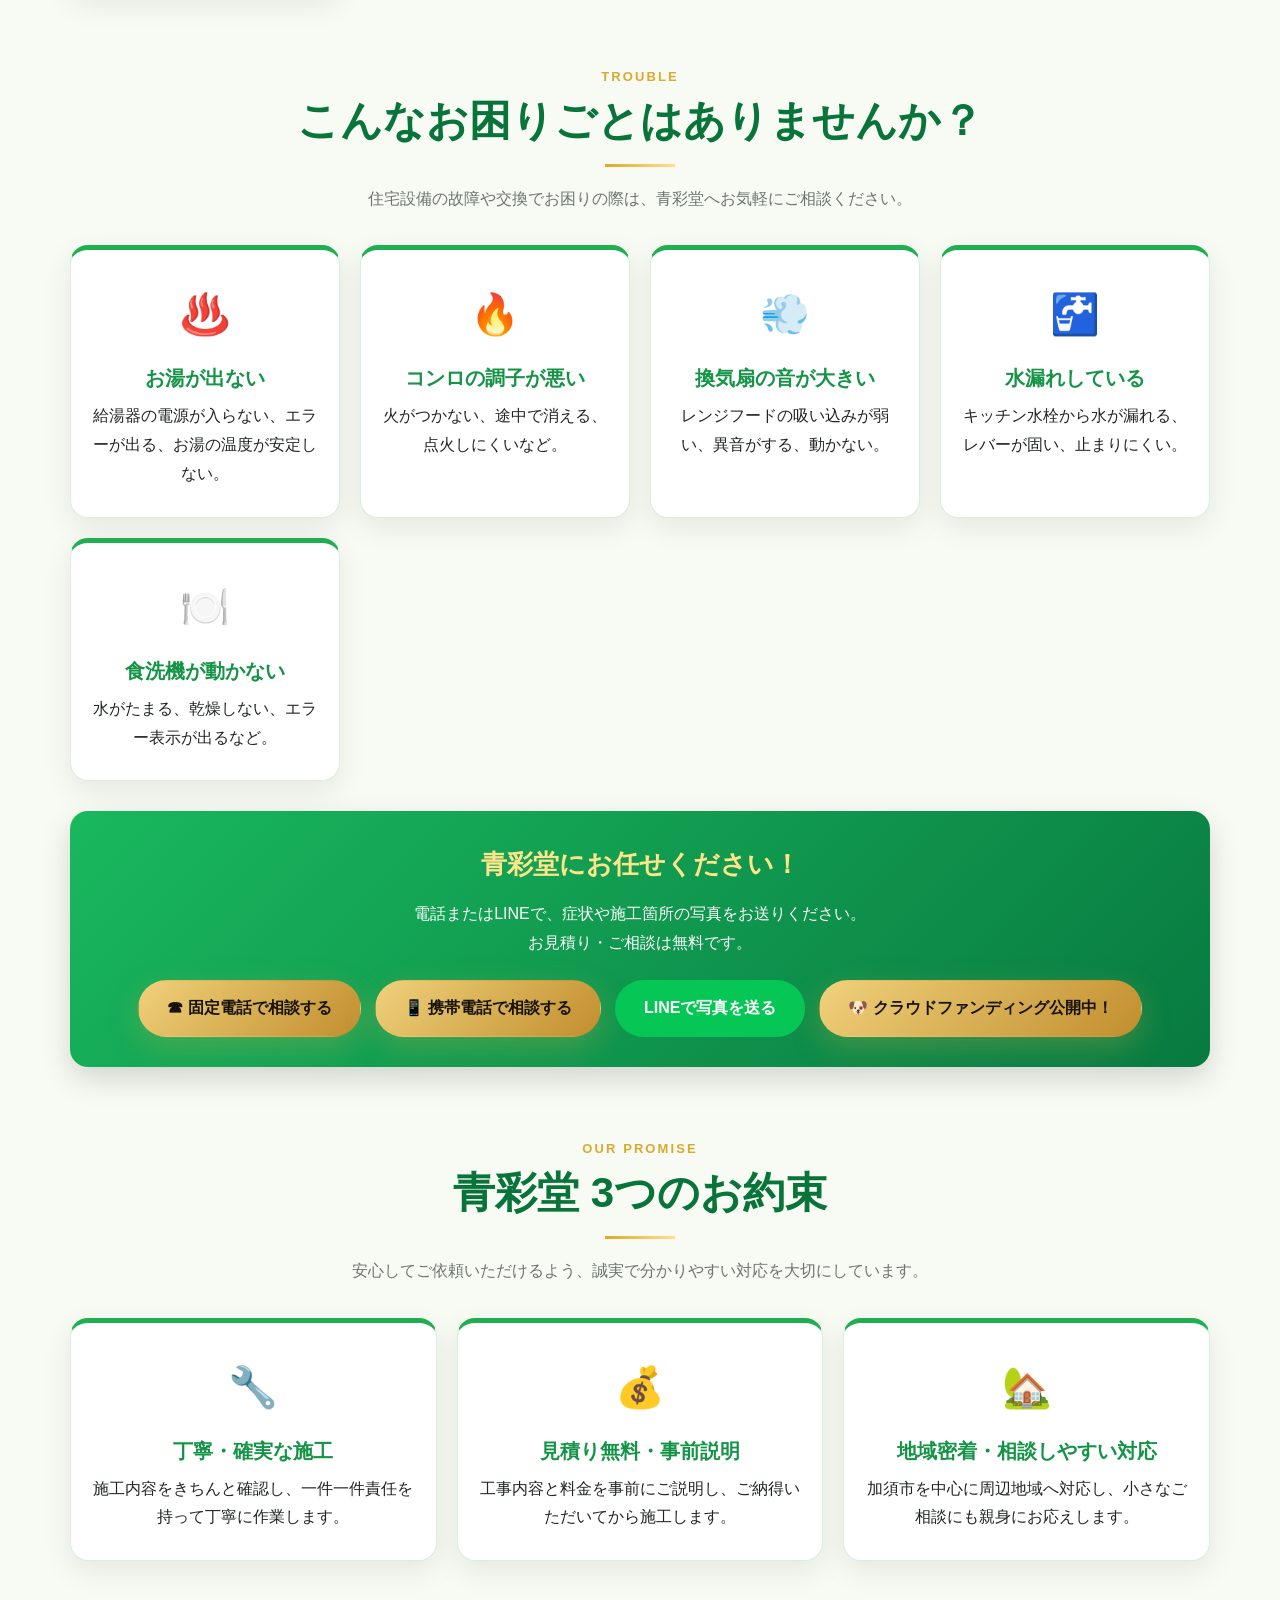
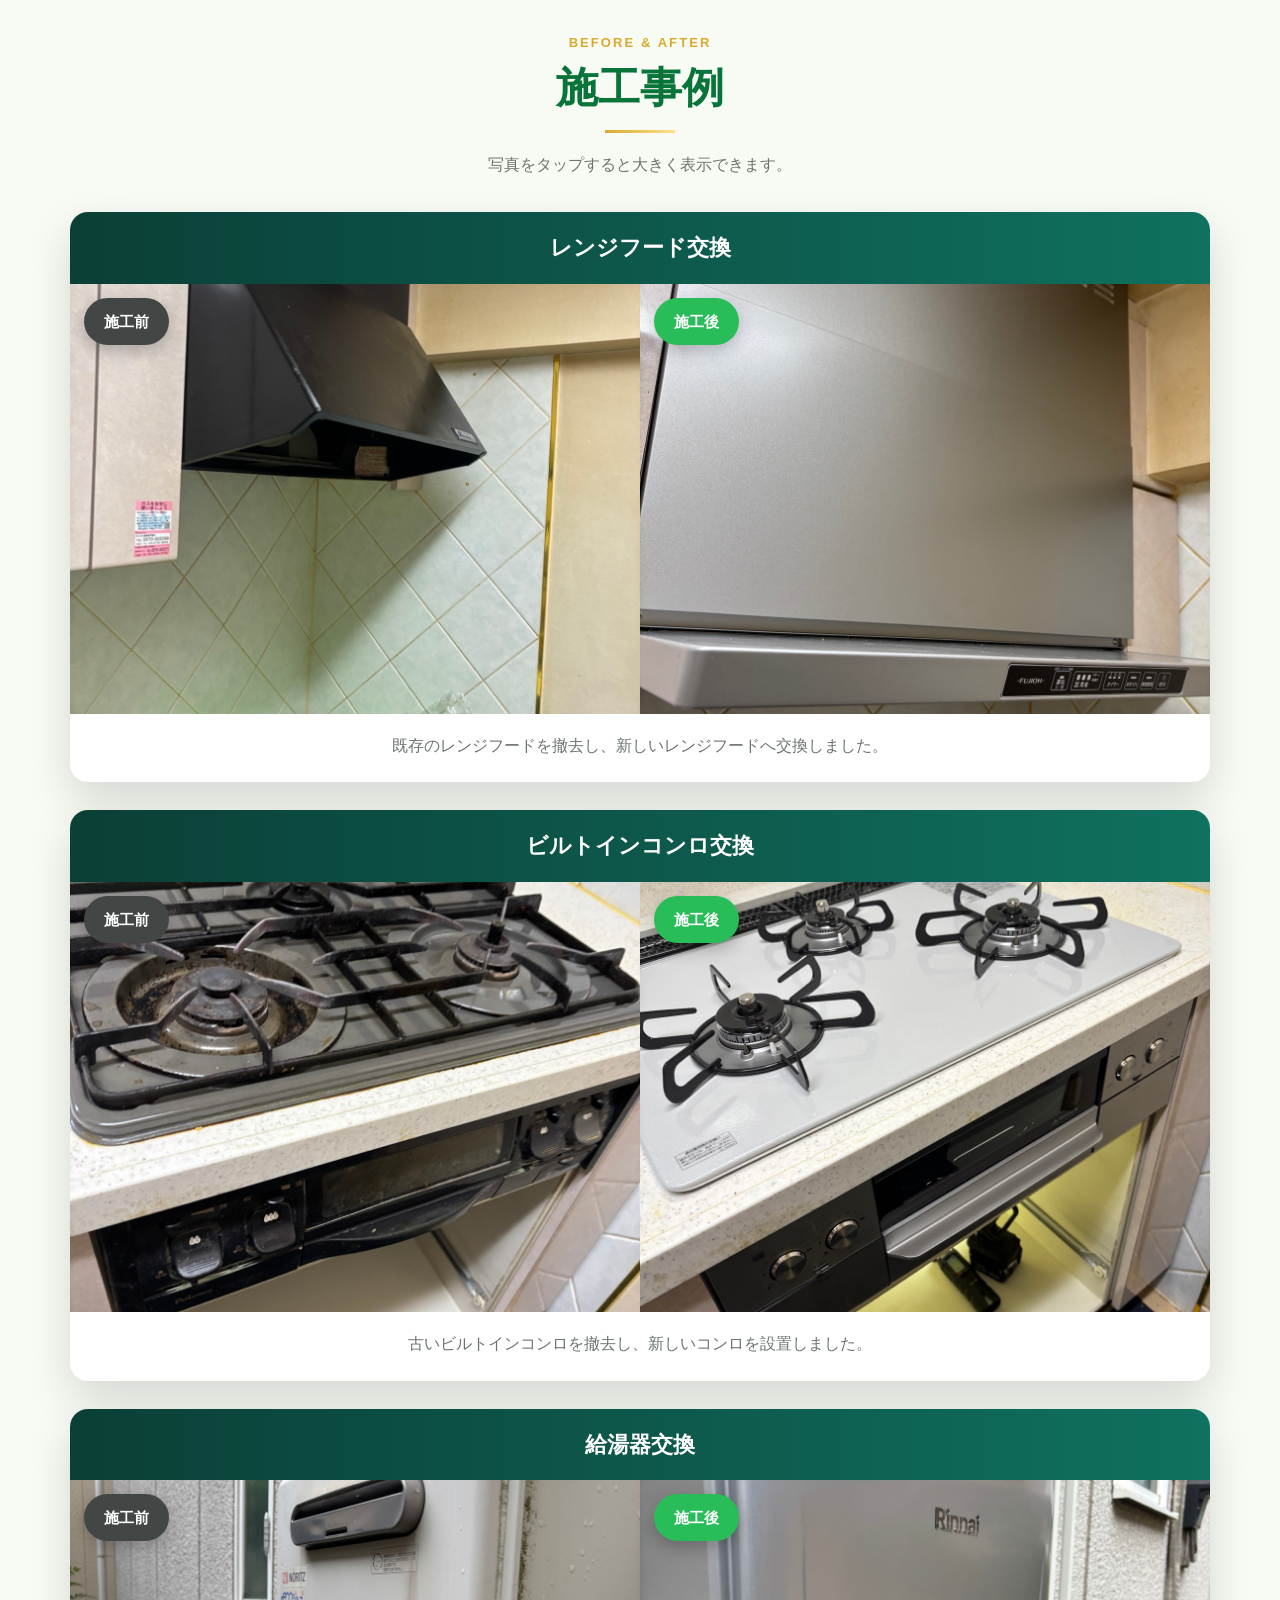
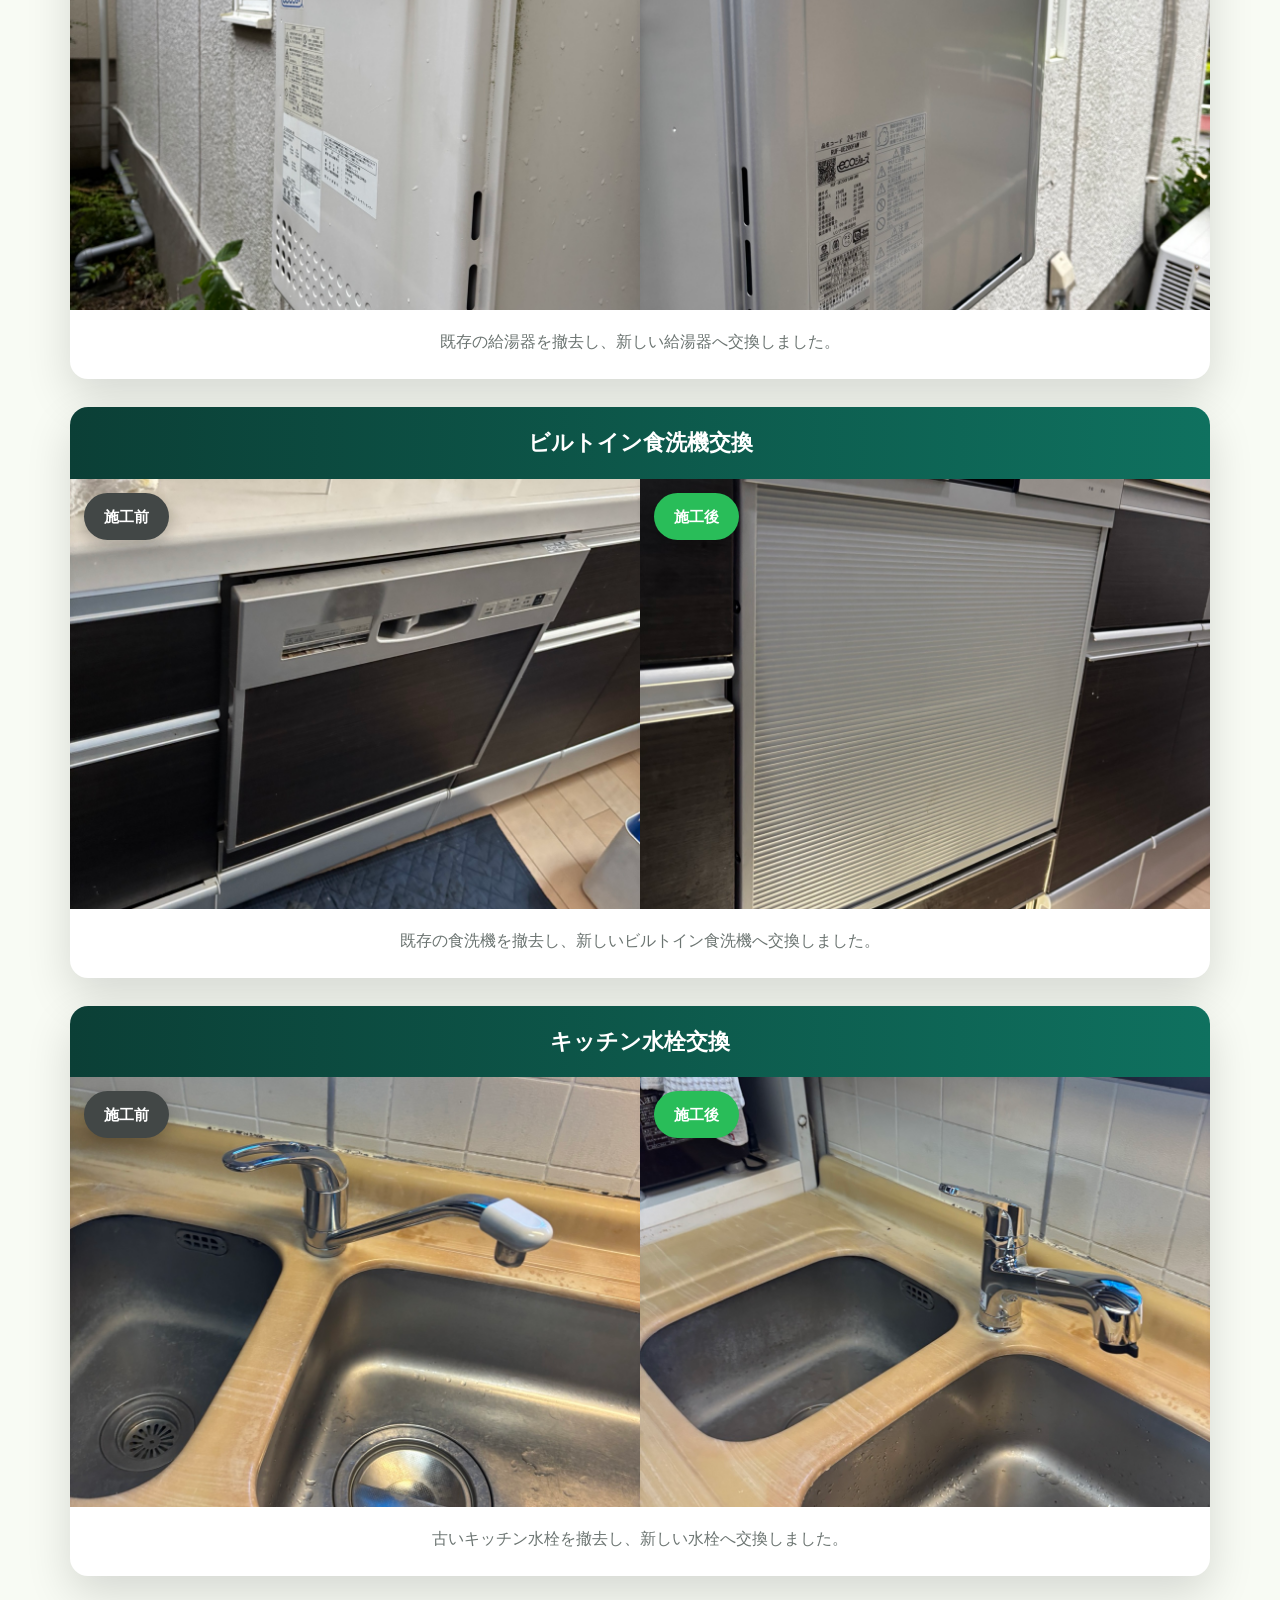
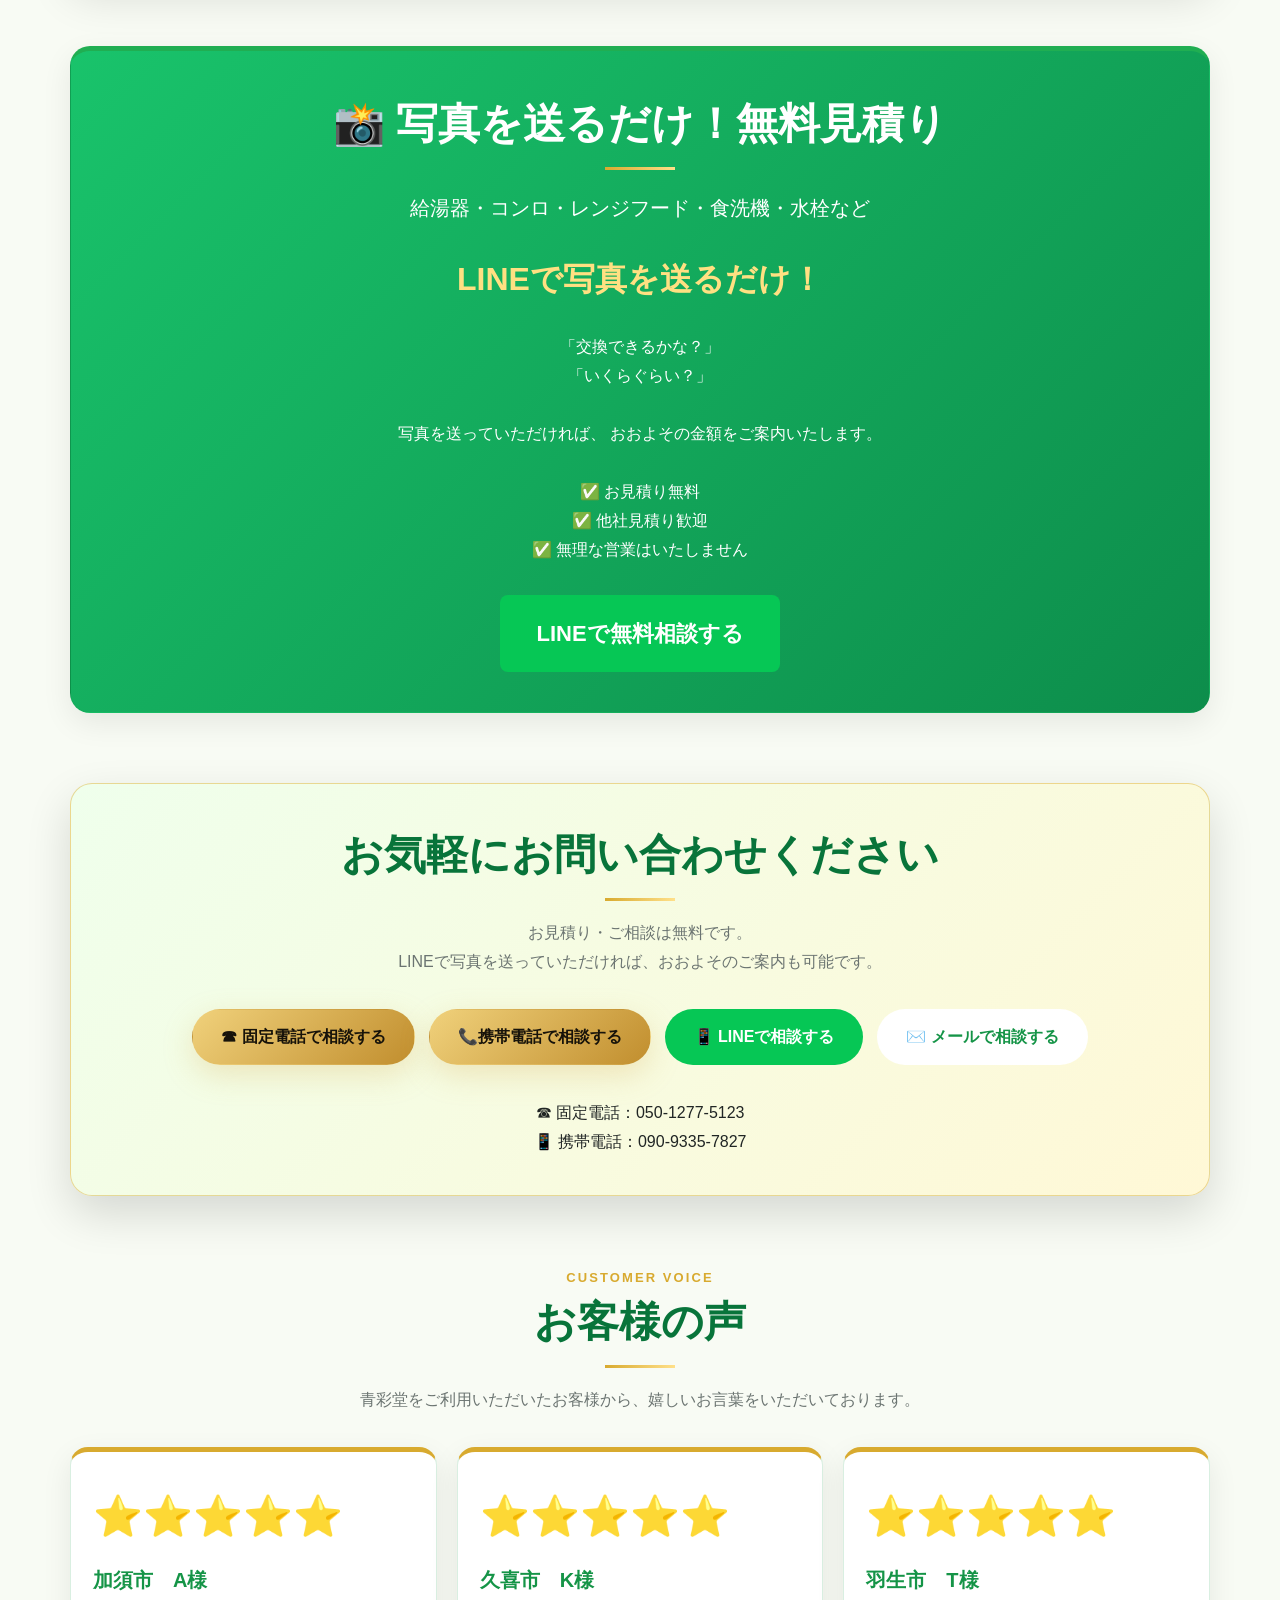
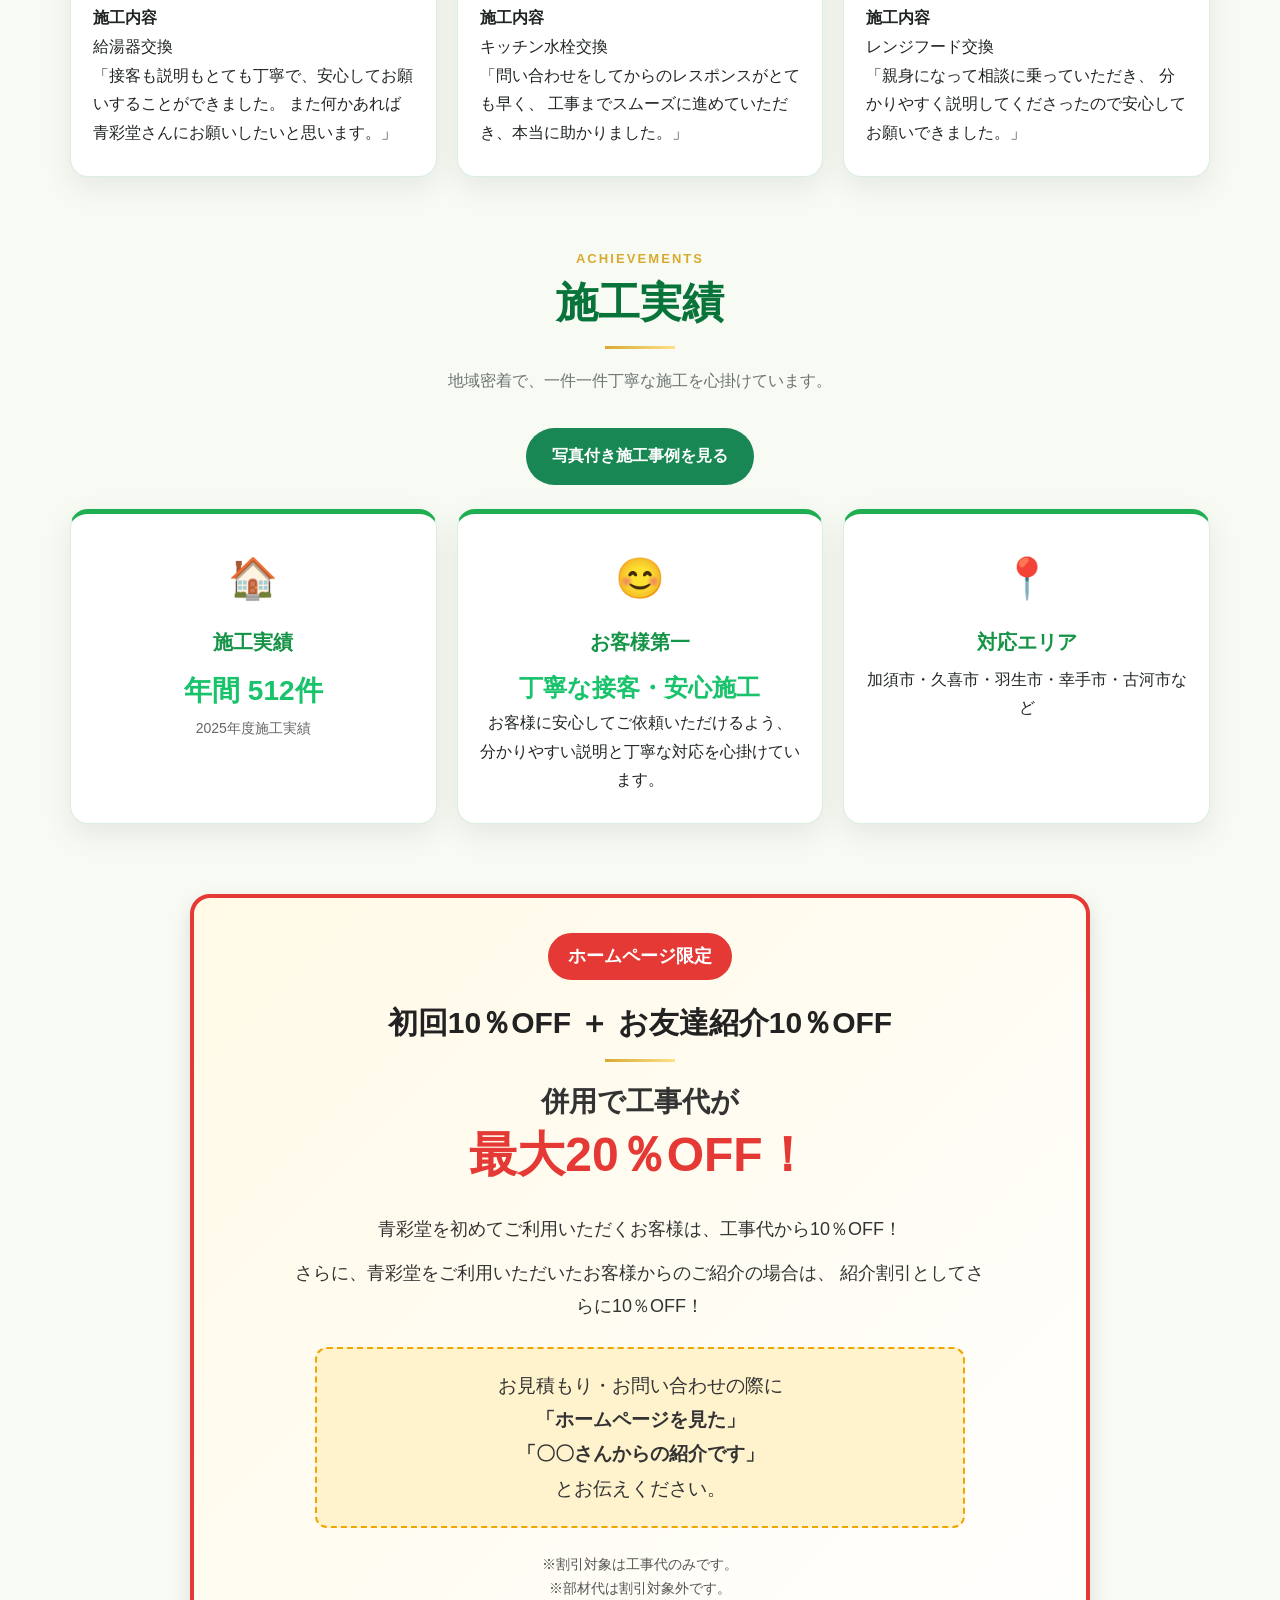
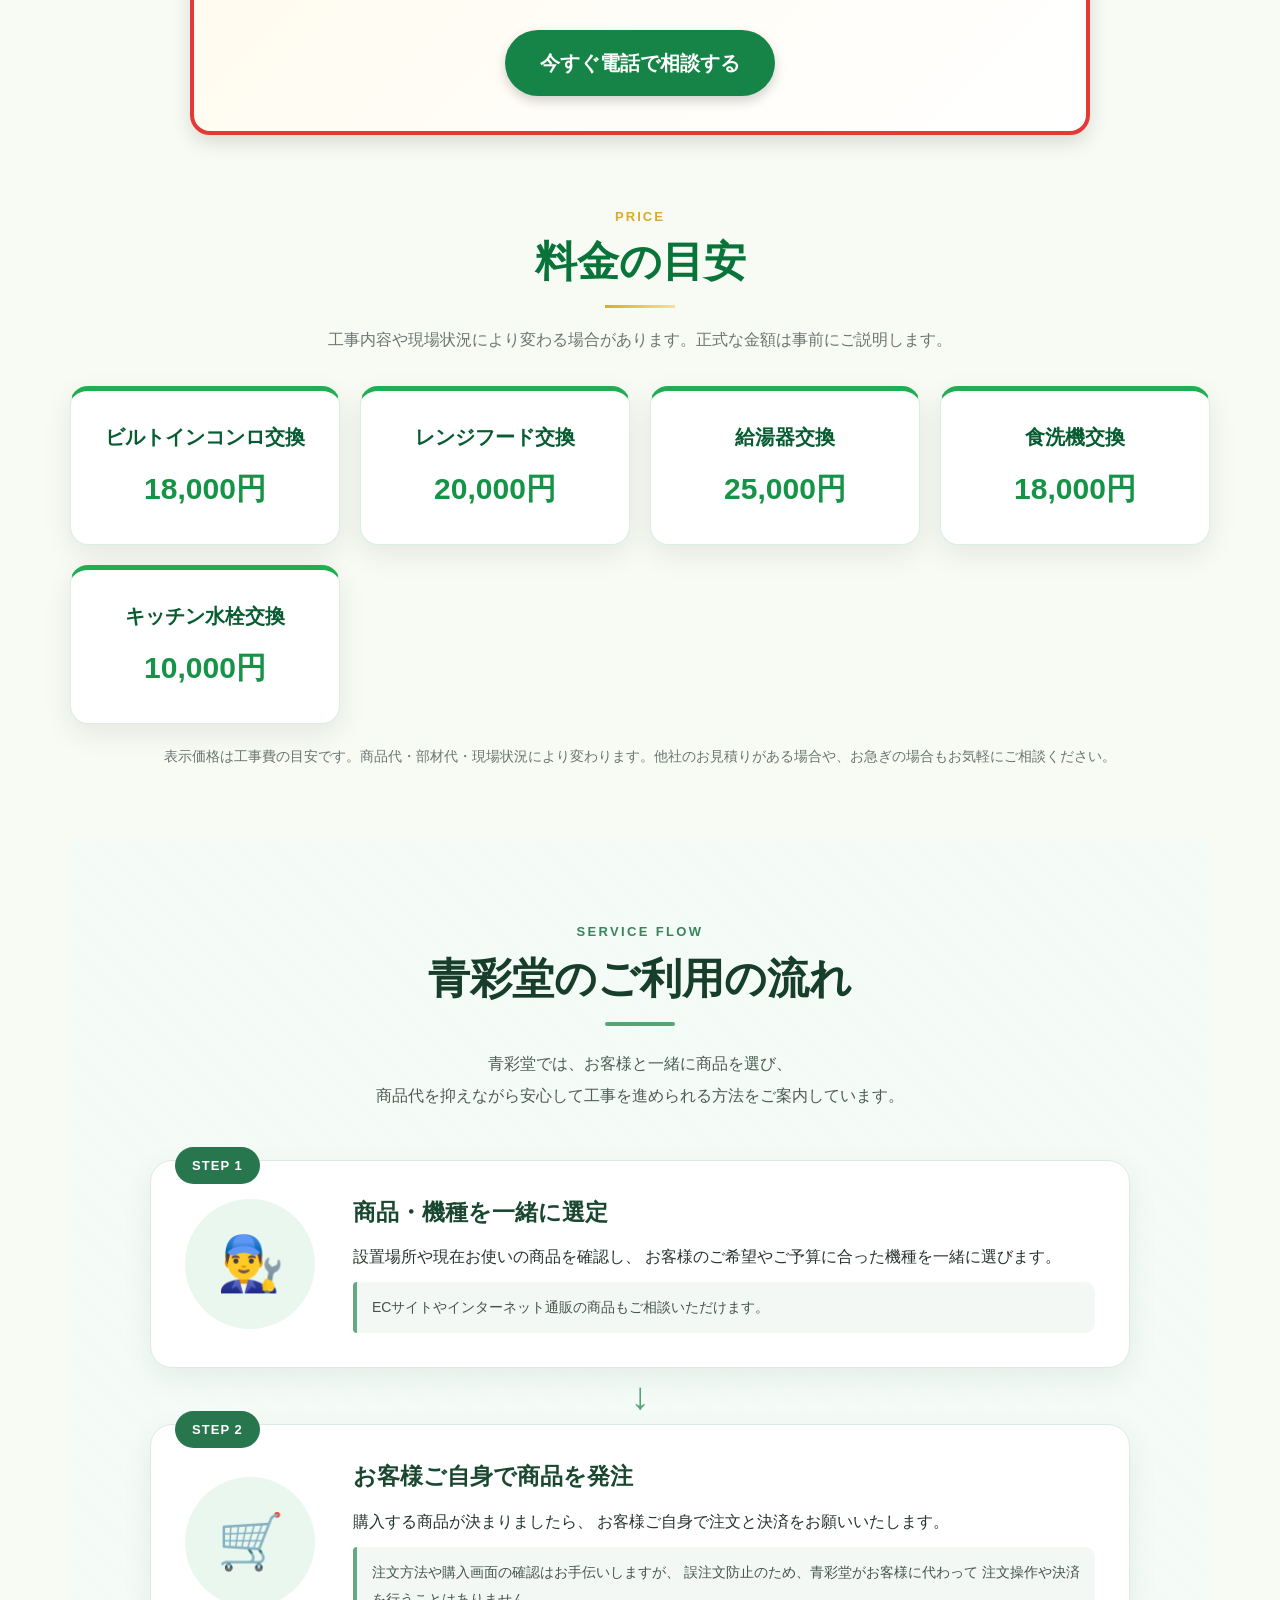
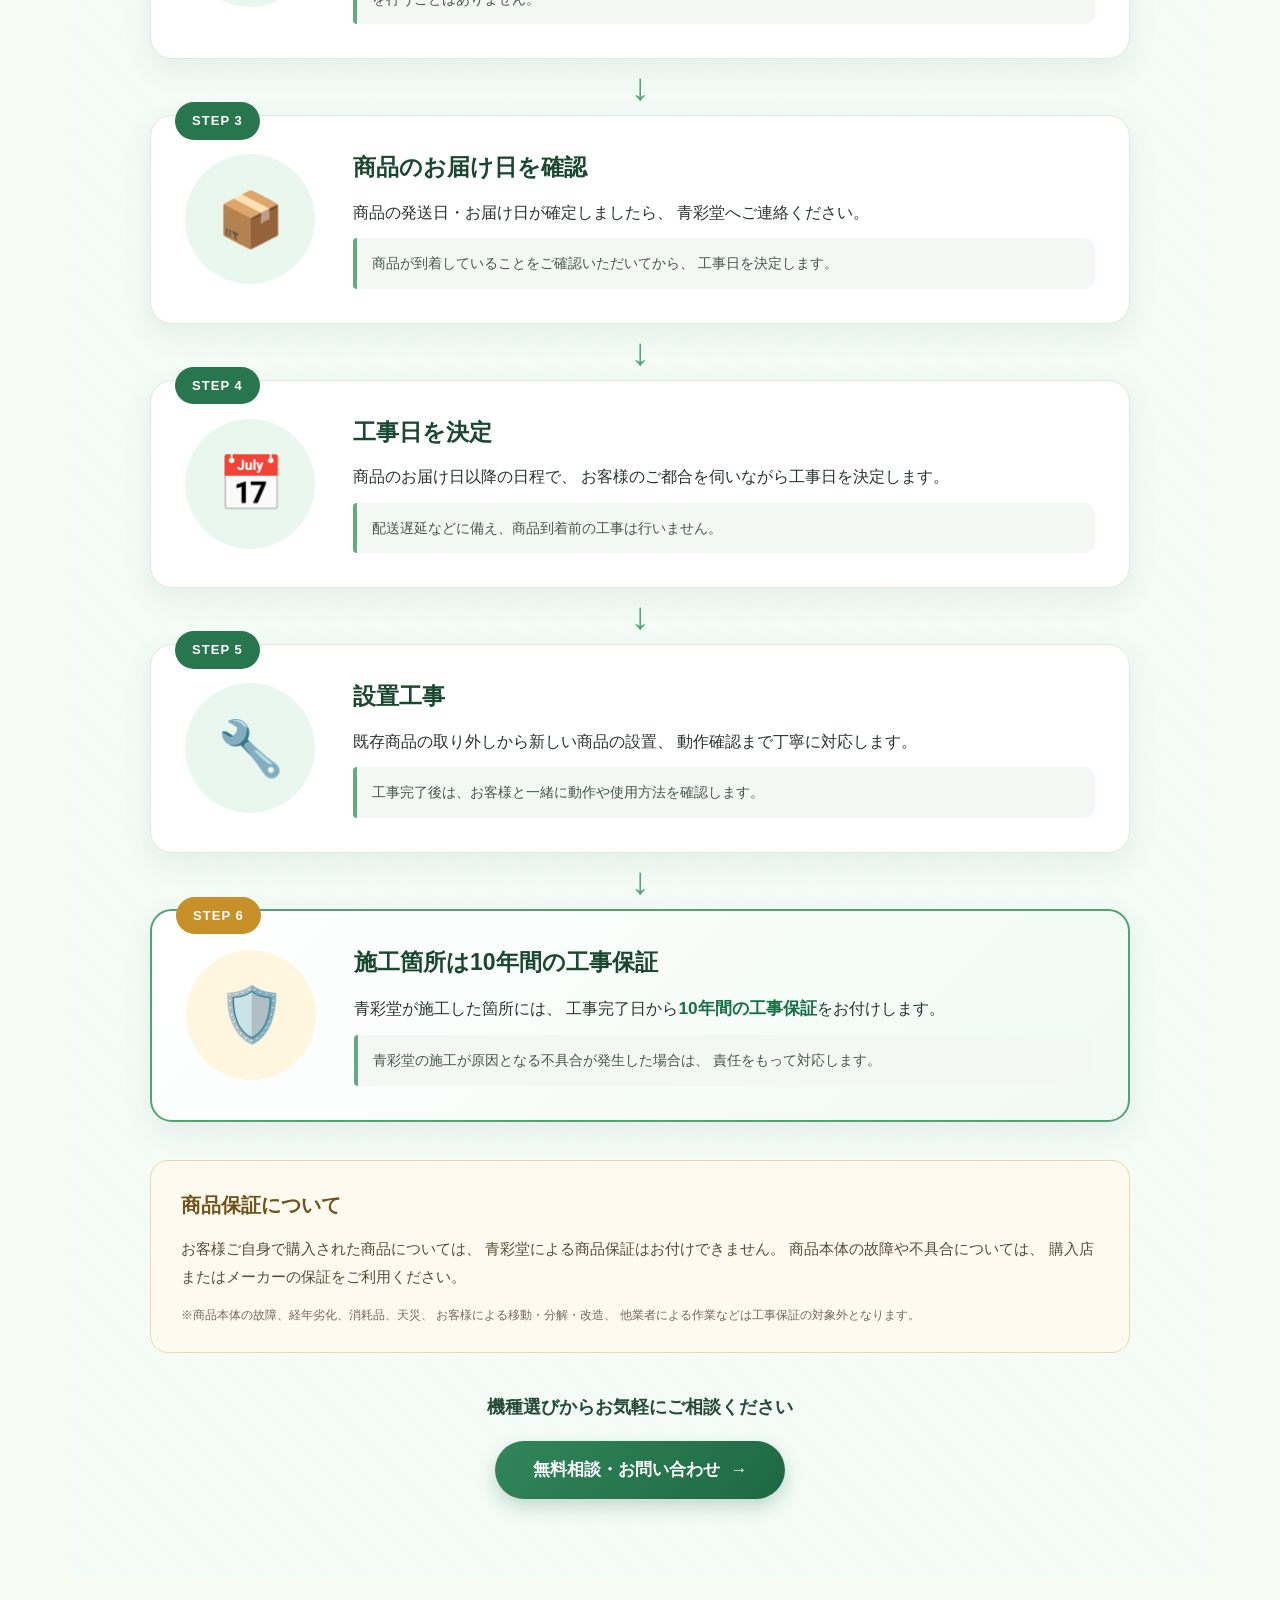
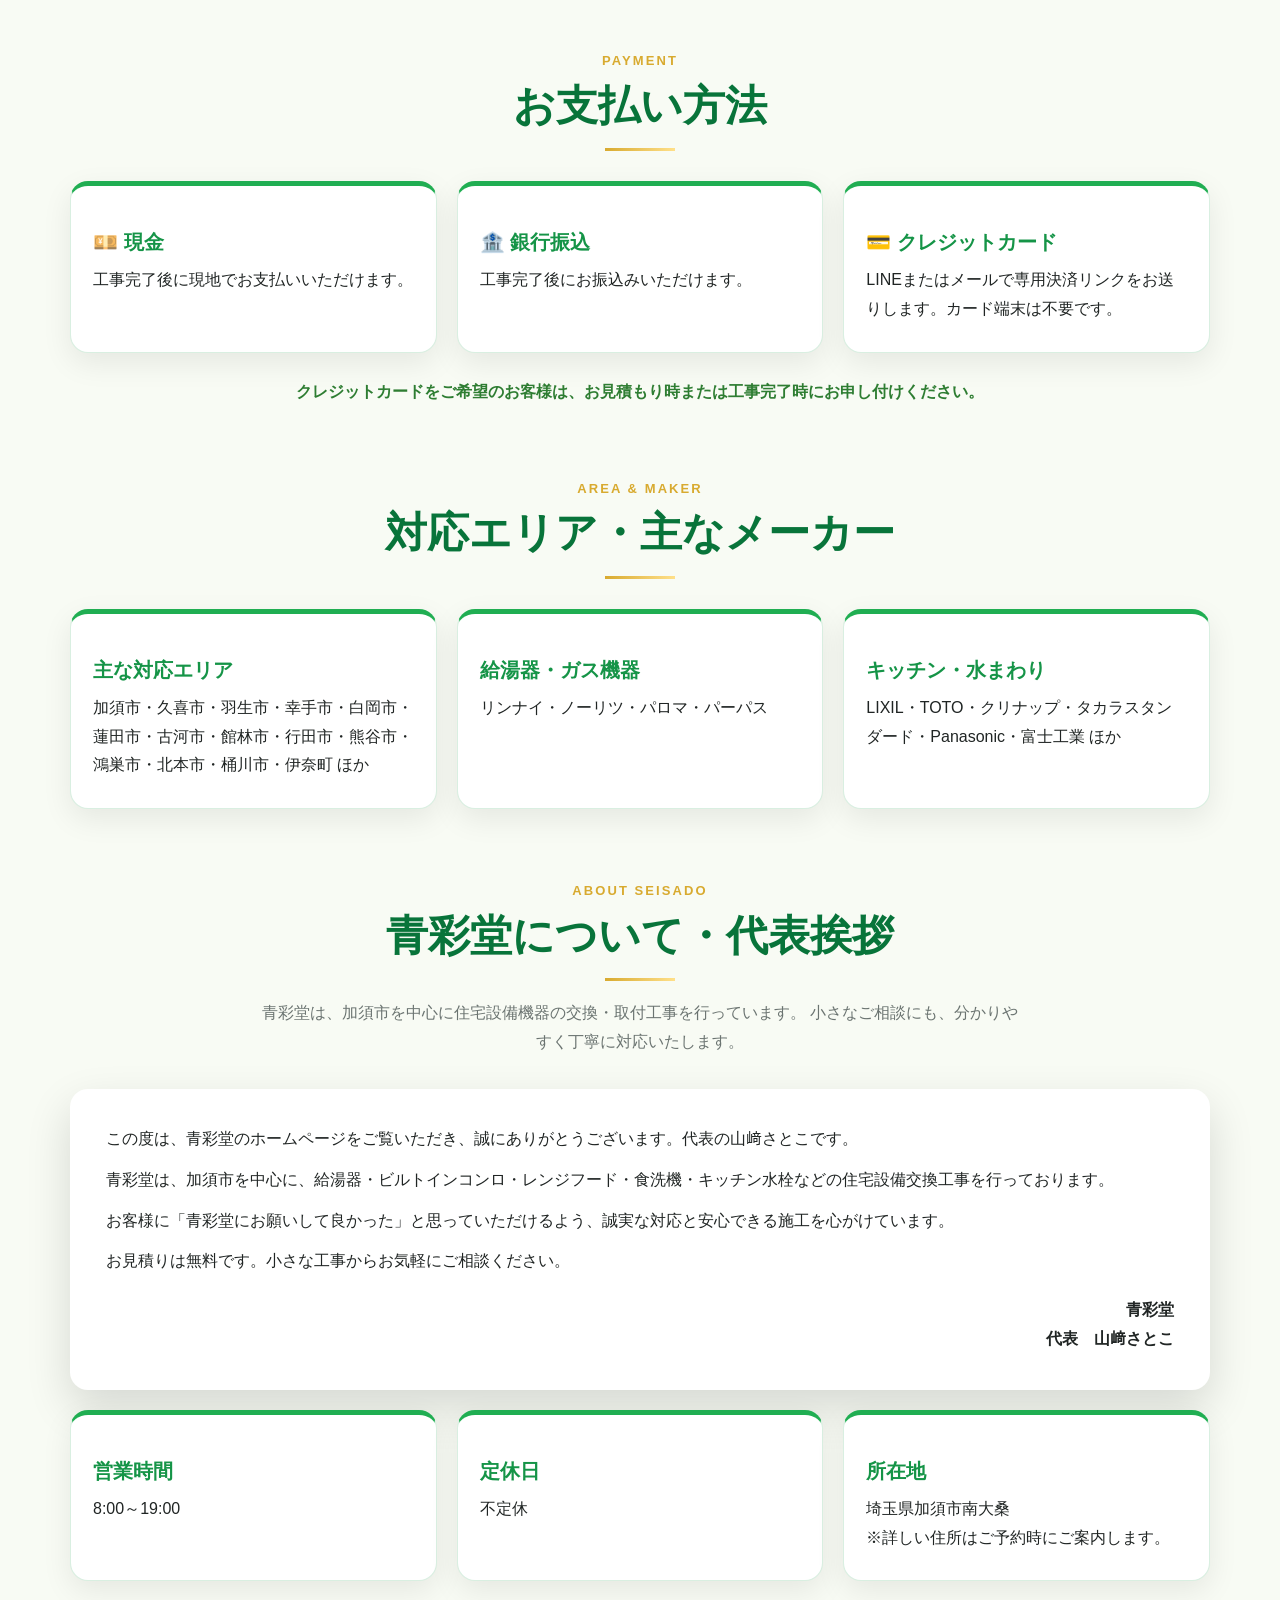
==== commit fd56e7eb: "Add video introduction section to index.html Added a new section with a video introduction to 青彩堂." ====
--- a/index.html
+++ b/index.html
@@ -1337,7 +1337,8 @@
 }
 
 .pipe-service-item {
-  padding: 15px 10px;
+  overflow: hidden;
+  padding: 0 0 13px;
   border: 2px solid #a8e0ed;
   border-radius: 14px;
   background: #ffffff;
@@ -1347,15 +1348,34 @@
   font-weight: 900;
 }
 
-.pipe-service-item span {
+.pipe-service-item img {
+  display: block;
+  width: 100%;
+  aspect-ratio: 4 / 3;
+  object-fit: cover;
+}
+
+.pipe-service-caption {
+  display: flex;
+  align-items: center;
+  justify-content: center;
+  gap: 8px;
+  padding: 10px 8px 0;
+}
+
+.pipe-service-caption span {
   display: grid;
   place-items: center;
   width: 31px;
   height: 31px;
-  margin: 0 auto 7px;
+  flex: 0 0 31px;
   border-radius: 50%;
   background: #13a8c9;
   color: #ffffff;
+}
+
+.pipe-service-caption strong {
+  font-size: inherit;
 }
 
 .pipe-estimate-free {
@@ -1403,6 +1423,12 @@
   color: #ef2e26;
   font-size: clamp(20px, 3vw, 27px);
   line-height: 1.3;
+}
+
+.pipe-price-card .pipe-price-range {
+  display: inline;
+  color: inherit;
+  font-weight: inherit;
 }
 
 .pipe-tax-note {
@@ -1520,8 +1546,22 @@
   }
 
   .pipe-service-item {
-    padding: 12px 3px;
+    padding: 0 0 10px;
     font-size: 14px;
+  }
+
+  .pipe-service-item img {
+    aspect-ratio: 1 / 1;
+  }
+
+  .pipe-service-caption {
+    display: grid;
+    gap: 5px;
+    padding: 8px 2px 0;
+  }
+
+  .pipe-service-caption span {
+    margin: 0 auto;
   }
 
   .pipe-price-card {
@@ -1529,7 +1569,11 @@
   }
 
   .pipe-price-card strong {
-    font-size: 18px;
+    font-size: 16px;
+  }
+
+  .pipe-price-card .pipe-price-range {
+    display: block;
   }
 
   .pipe-contact-buttons {
@@ -1540,6 +1584,13 @@
 </head>
 
 <body>
+  <section style="text-align:center; padding:30px 15px;">
+  <h2>青彩堂のご紹介動画</h2>
+  <video controls playsinline
+         style="width:100%; max-width:600px; border-radius:12px;">
+    <source src="assets/seisado-pr.mp4" type="video/mp4">
+  </video>
+</section>
   <header class="hero">
     <div class="hero-content">
       <div class="eyebrow">加須市を中心に　地域密着！迅速対応！</div>
@@ -2490,15 +2541,17 @@
       <h2>お気軽にご相談ください</h2>
       <p style="margin-top:16px;">住宅設備の交換・取付について、電話・LINE・メールからお問い合わせいただけます。</p>
       <div class="contact-details">
-        <p>電話：<a href="tel:09033567827">090-3356-7827</a></p>
-        <p>メール：<a href="mailto:konbu19700308@gmail.com">konbu19700308@gmail.com</a></p>
-        <p>LINE ID：seisado0510</p>
-      </div>
-      <div class="button-area">
-        <a href="tel:09033567827" class="btn btn-gold">電話する</a>
-        <a href="https://line.me/ti/p/Nkr58LmcFn" class="btn btn-line">LINEで相談</a>
-        <a href="mailto:konbu19700308@gmail.com" class="btn btn-white">メールを送る</a>
-      </div>
+  <p>固定電話：<a href="tel:05012775123">050-1277-5123</a></p>
+  <p>携帯電話：<a href="tel:09033567827">090-3356-7827</a></p>
+  <p>メール：<a href="mailto:konbu19700308@gmail.com">konbu19700308@gmail.com</a></p>
+  <p>LINE ID：seisado0510</p>
+</div>
+
+<div class="button-area">
+  <a href="tel:05012775123" class="btn btn-gold">固定電話へ</a>
+  <a href="https://line.me/ti/p/Nkr58LmcFn" class="btn btn-line">LINEで相談</a>
+  <a href="mailto:konbu19700308@gmail.com" class="btn btn-white">メールを送る</a>
+</div>
       <p style="margin-top:18px;font-size:13px;color:rgba(255,255,255,.72);">作業中などで電話に出られない場合は、LINEまたはメールをご利用ください。</p>
     </div>
   </section>
@@ -2560,18 +2613,27 @@
       </div>
 
       <div class="pipe-service-list" aria-label="洗浄対象">
-        <div class="pipe-service-item"><span>1</span>台所</div>
-        <div class="pipe-service-item"><span>2</span>洗面台</div>
-        <div class="pipe-service-item"><span>3</span>お風呂</div>
+        <div class="pipe-service-item">
+          <img src="assets/pipe-cleaning-kitchen.png" alt="台所の配管洗浄作業" loading="lazy">
+          <div class="pipe-service-caption"><span>1</span><strong>台所</strong></div>
+        </div>
+        <div class="pipe-service-item">
+          <img src="assets/pipe-cleaning-washbasin.png" alt="洗面台の配管洗浄作業" loading="lazy">
+          <div class="pipe-service-caption"><span>2</span><strong>洗面台</strong></div>
+        </div>
+        <div class="pipe-service-item">
+          <img src="assets/pipe-cleaning-bathroom.png" alt="お風呂の配管洗浄作業" loading="lazy">
+          <div class="pipe-service-caption"><span>3</span><strong>お風呂</strong></div>
+        </div>
       </div>
 
       <p class="pipe-estimate-free">お見積り無料 0円</p>
 
       <h3 class="pipe-price-title">料金目安</h3>
       <div class="pipe-price-grid">
-        <div class="pipe-price-card"><span>1ヶ所</span><strong>15,000円〜</strong></div>
-        <div class="pipe-price-card"><span>2ヶ所</span><strong>25,000円〜</strong></div>
-        <div class="pipe-price-card"><span>3ヶ所</span><strong>30,000円〜</strong></div>
+        <div class="pipe-price-card"><span>1ヶ所</span><strong>15,000円<span class="pipe-price-range">〜20,000円</span></strong></div>
+        <div class="pipe-price-card"><span>2ヶ所</span><strong>25,000円<span class="pipe-price-range">〜30,000円</span></strong></div>
+        <div class="pipe-price-card"><span>3ヶ所</span><strong>30,000円<span class="pipe-price-range">〜35,000円</span></strong></div>
       </div>
       <p class="pipe-tax-note">すべて税別</p>
 
@@ -2636,5 +2698,6 @@
     });
 
   </script>
+
 </body>
 </html>
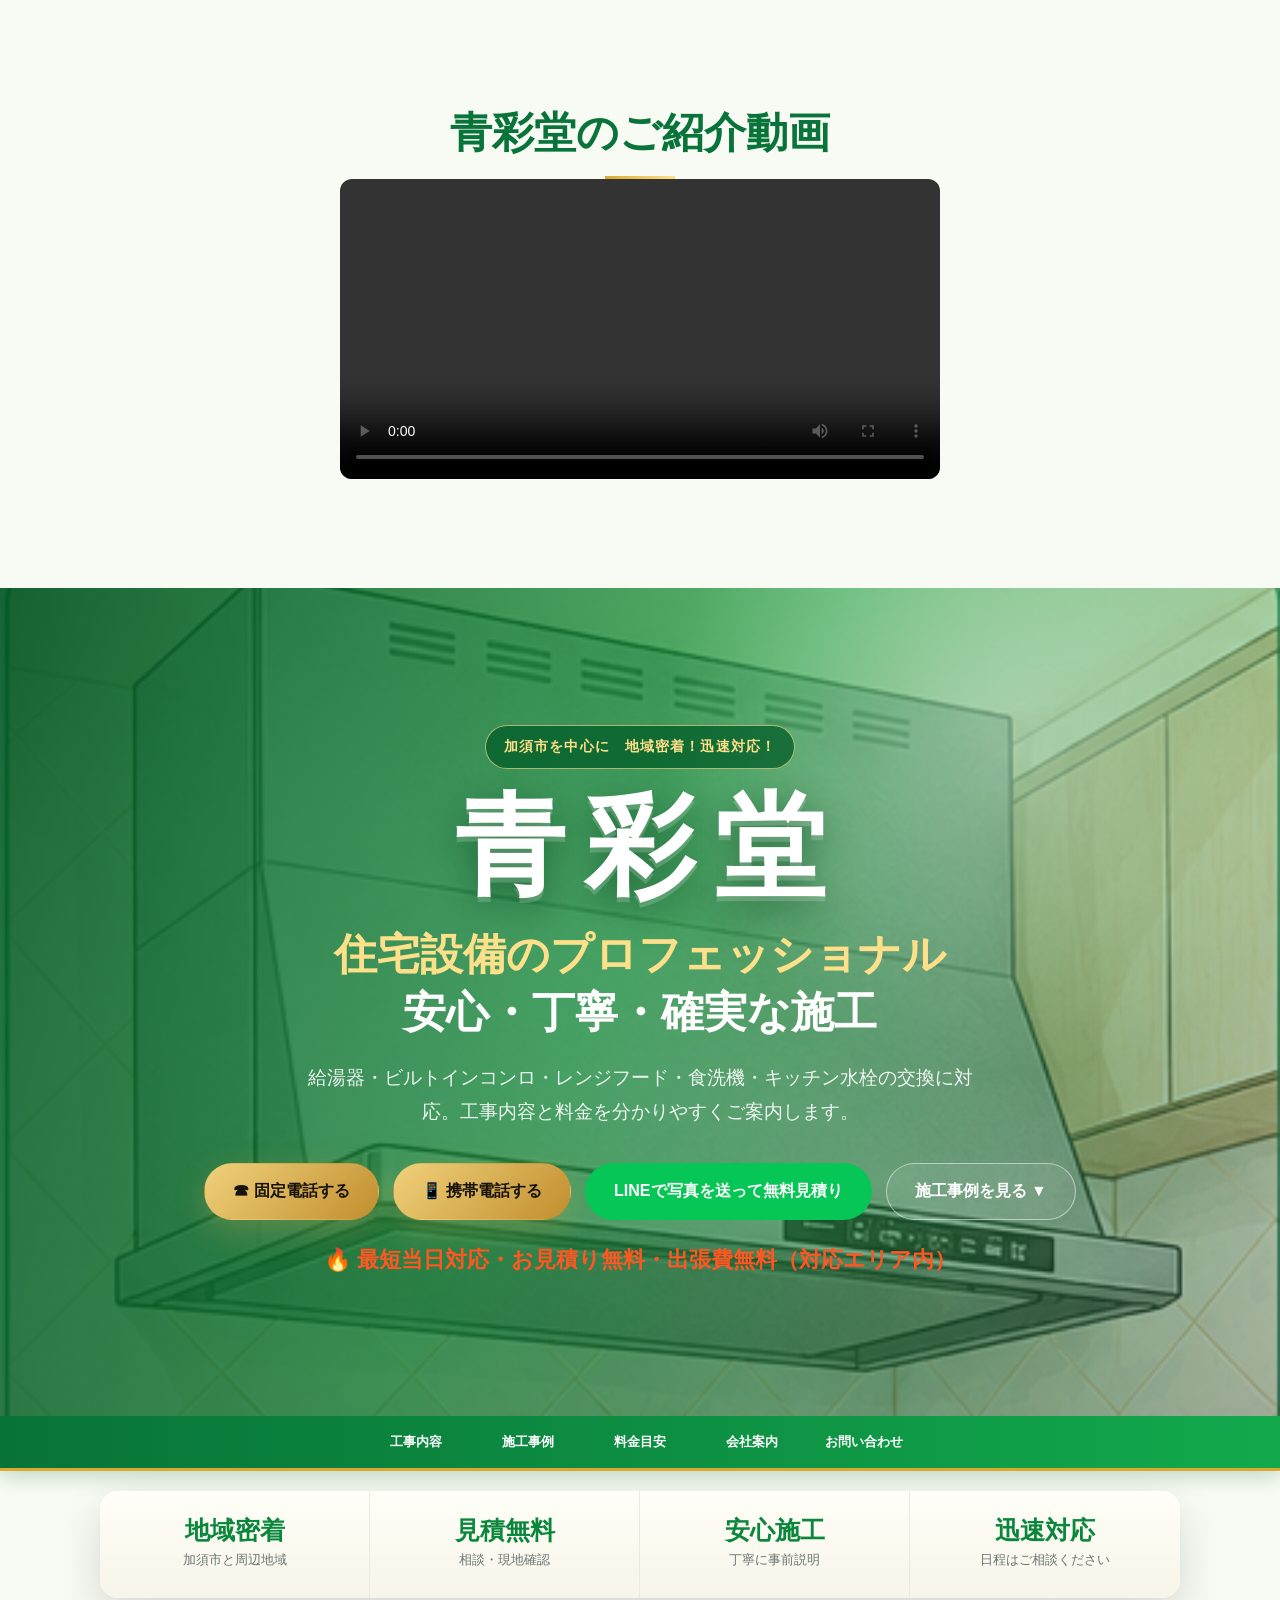
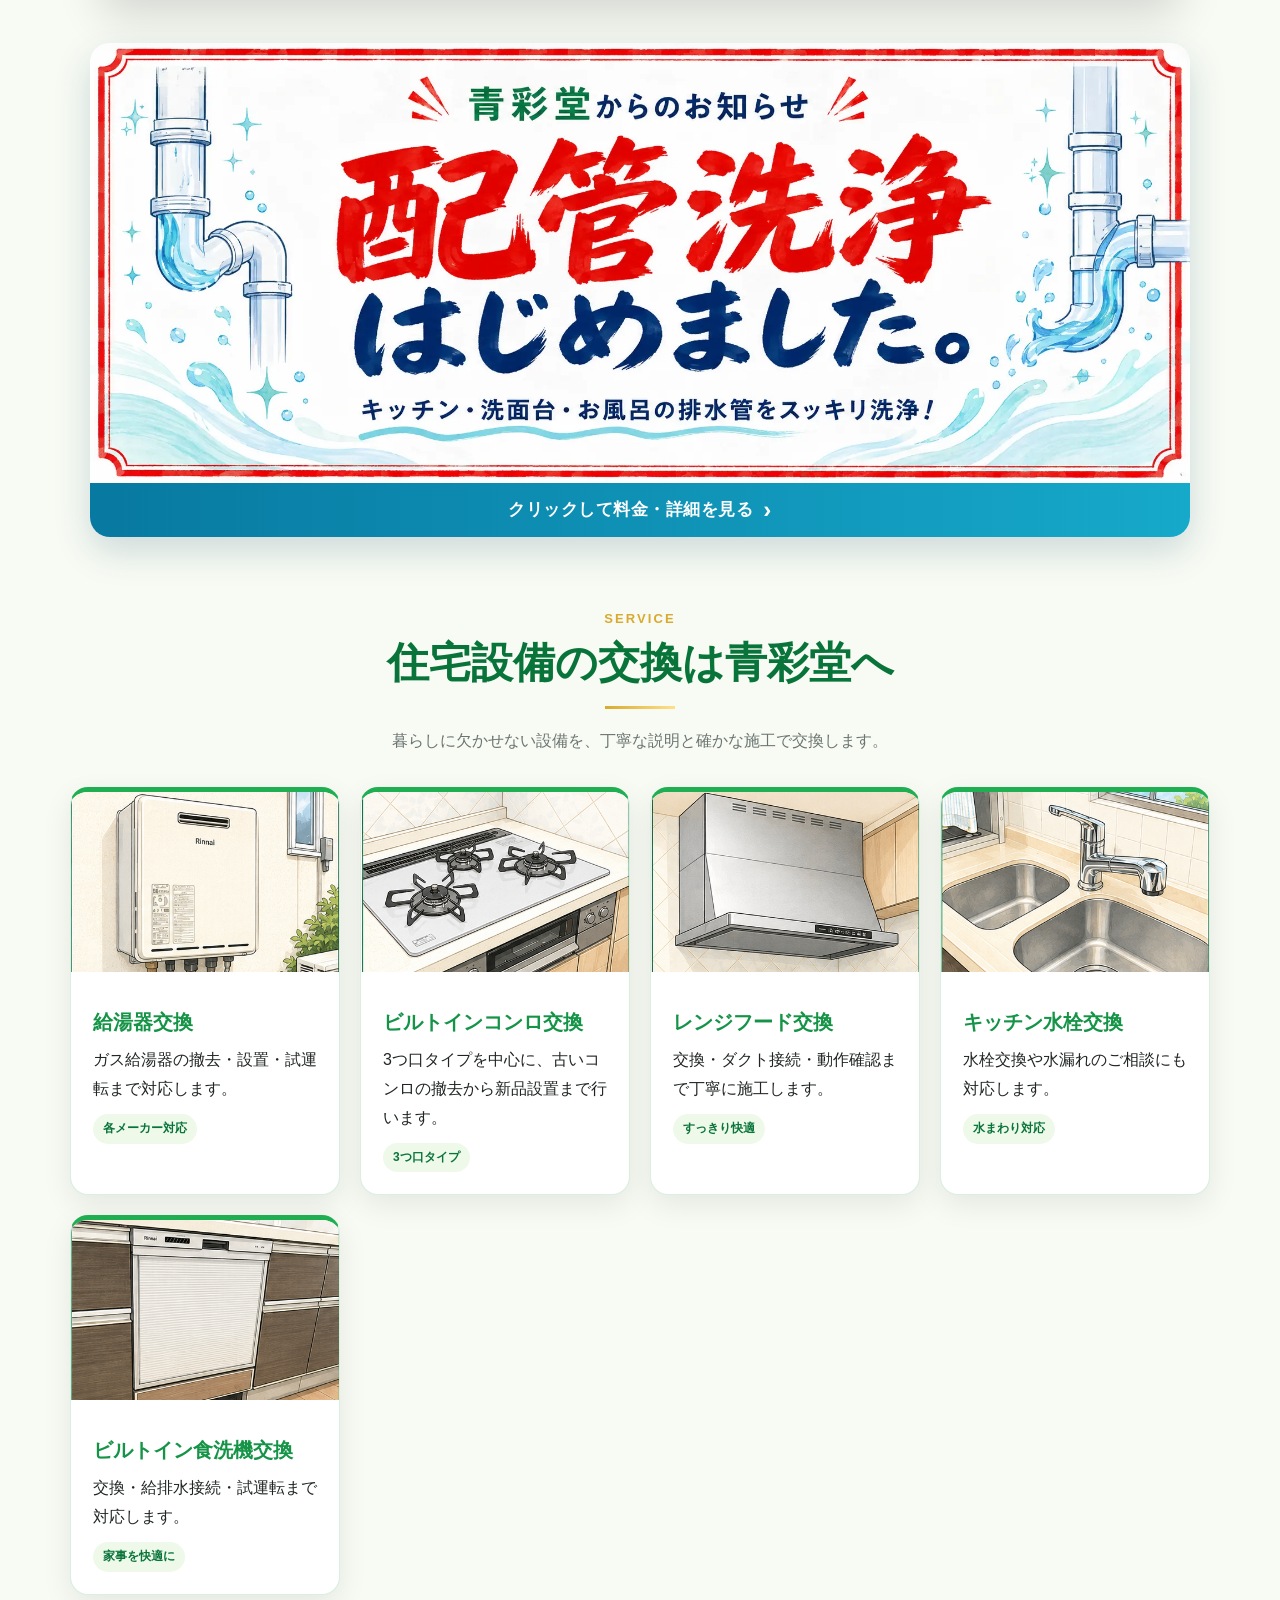
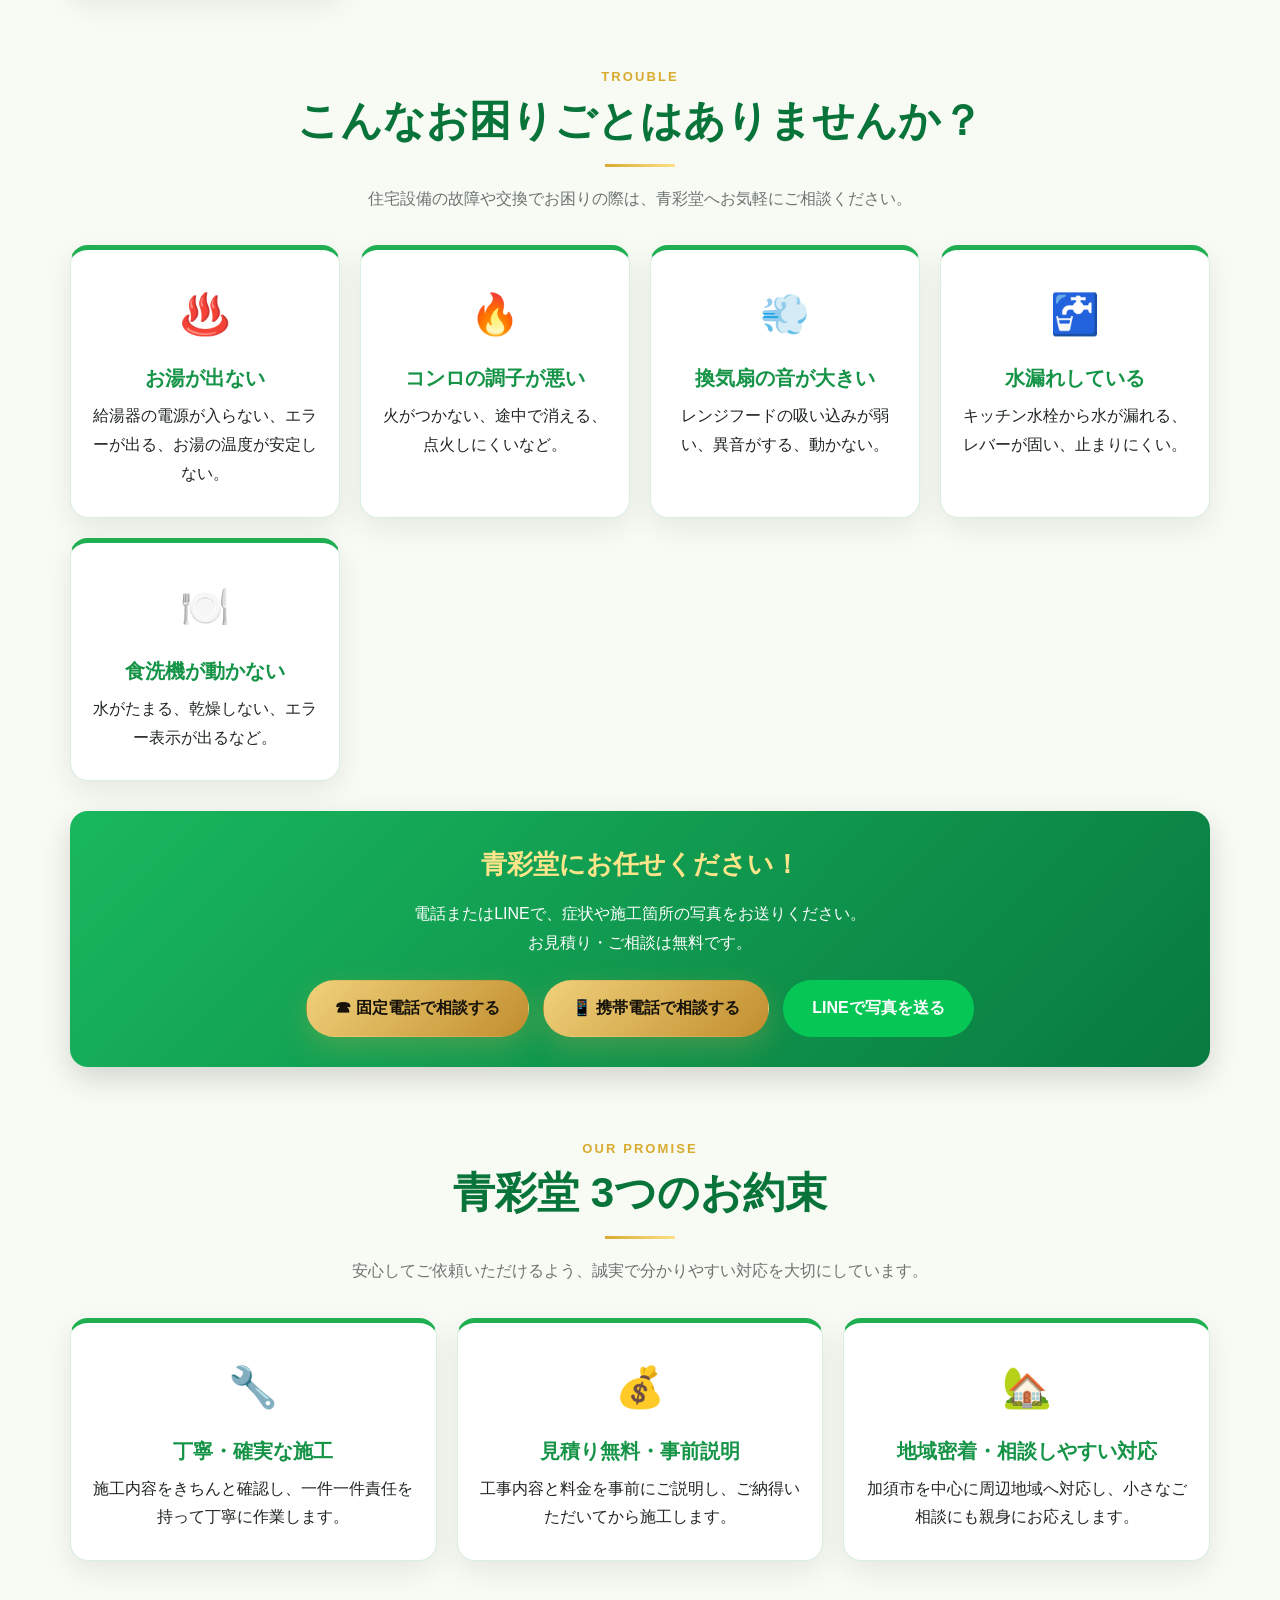
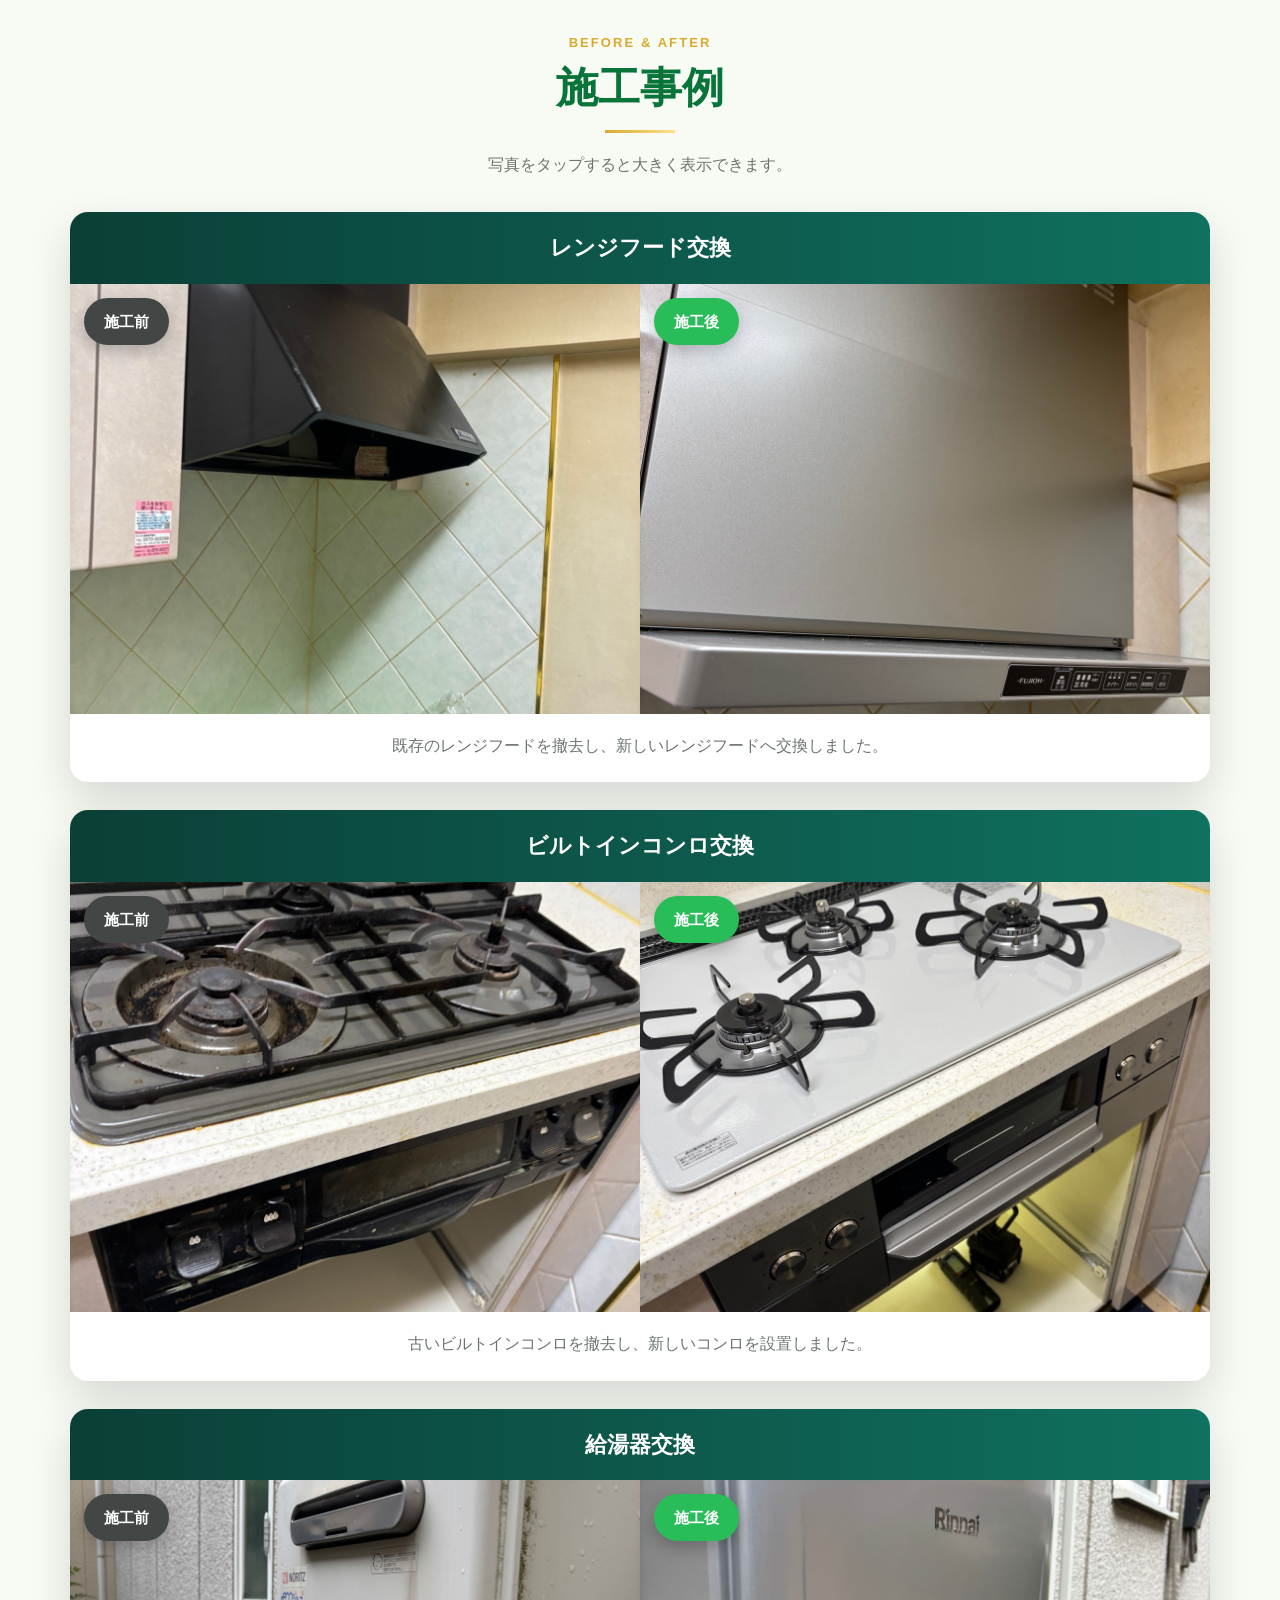
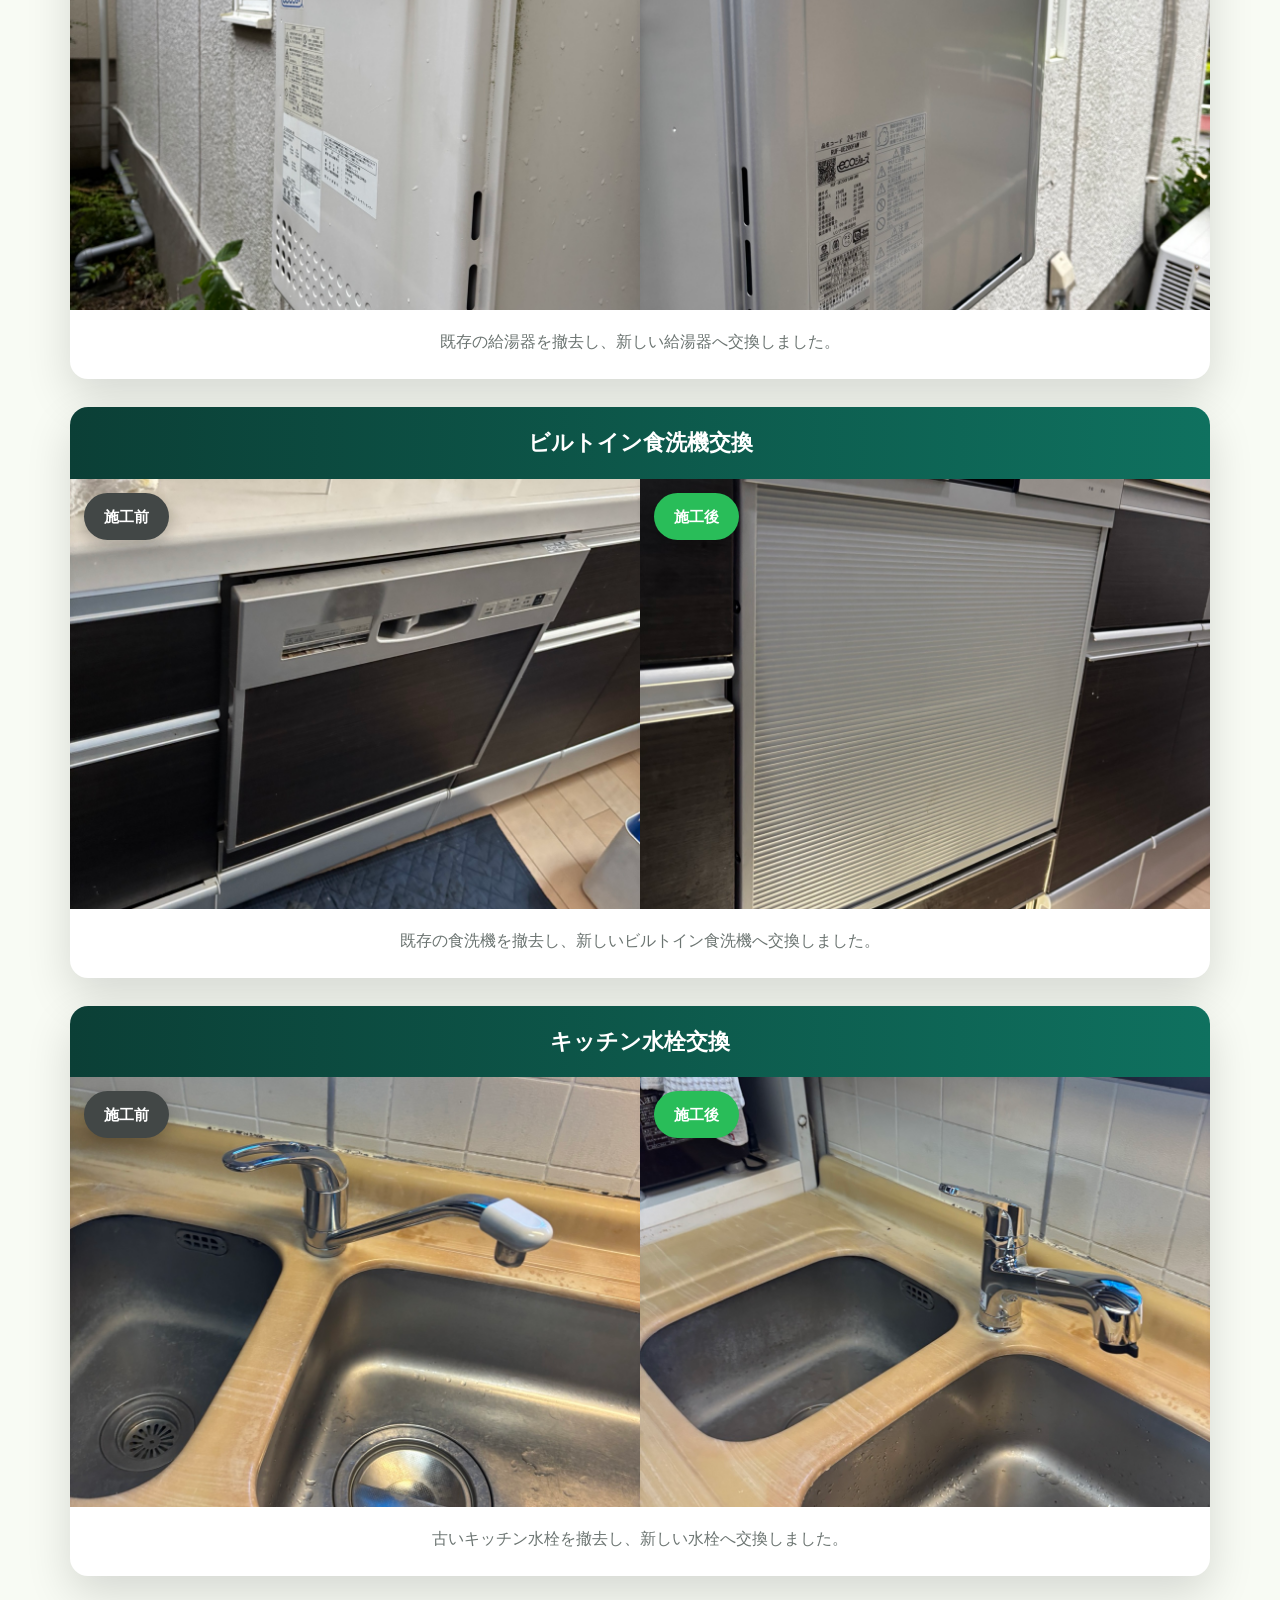
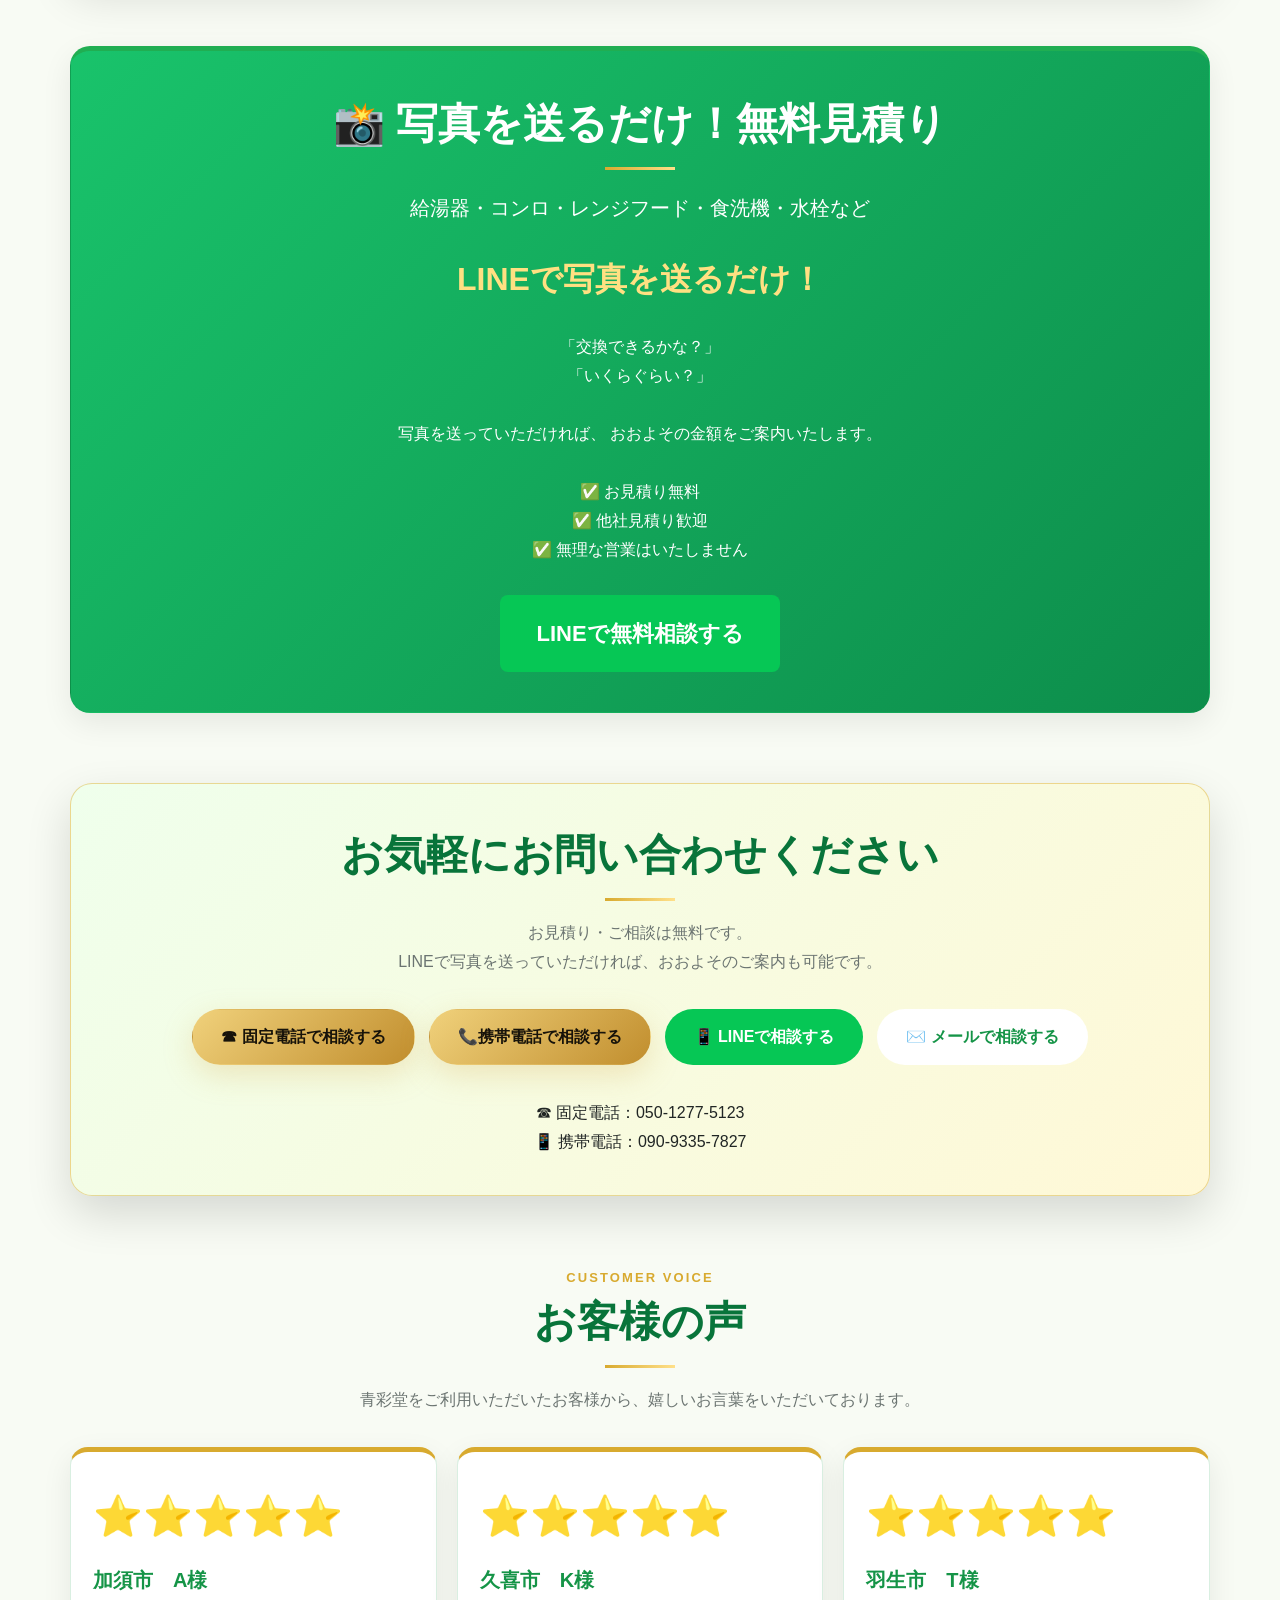
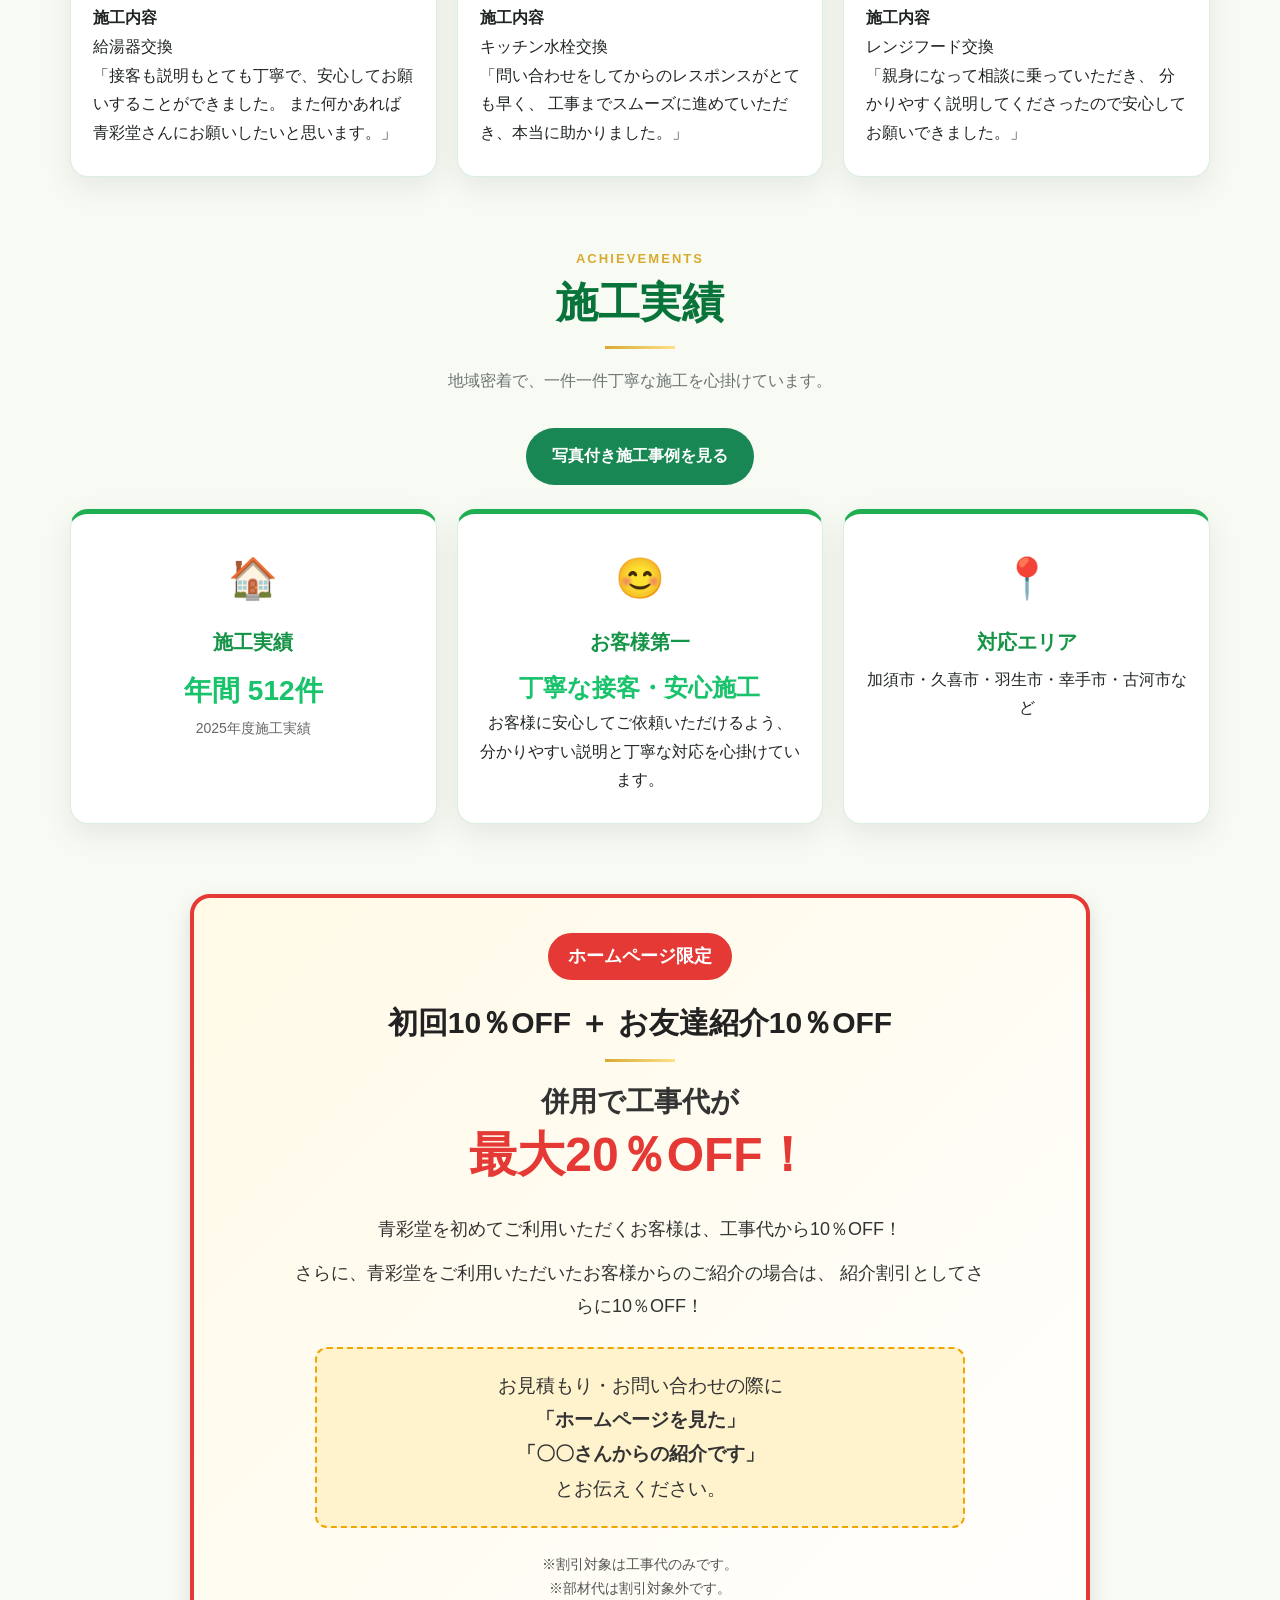
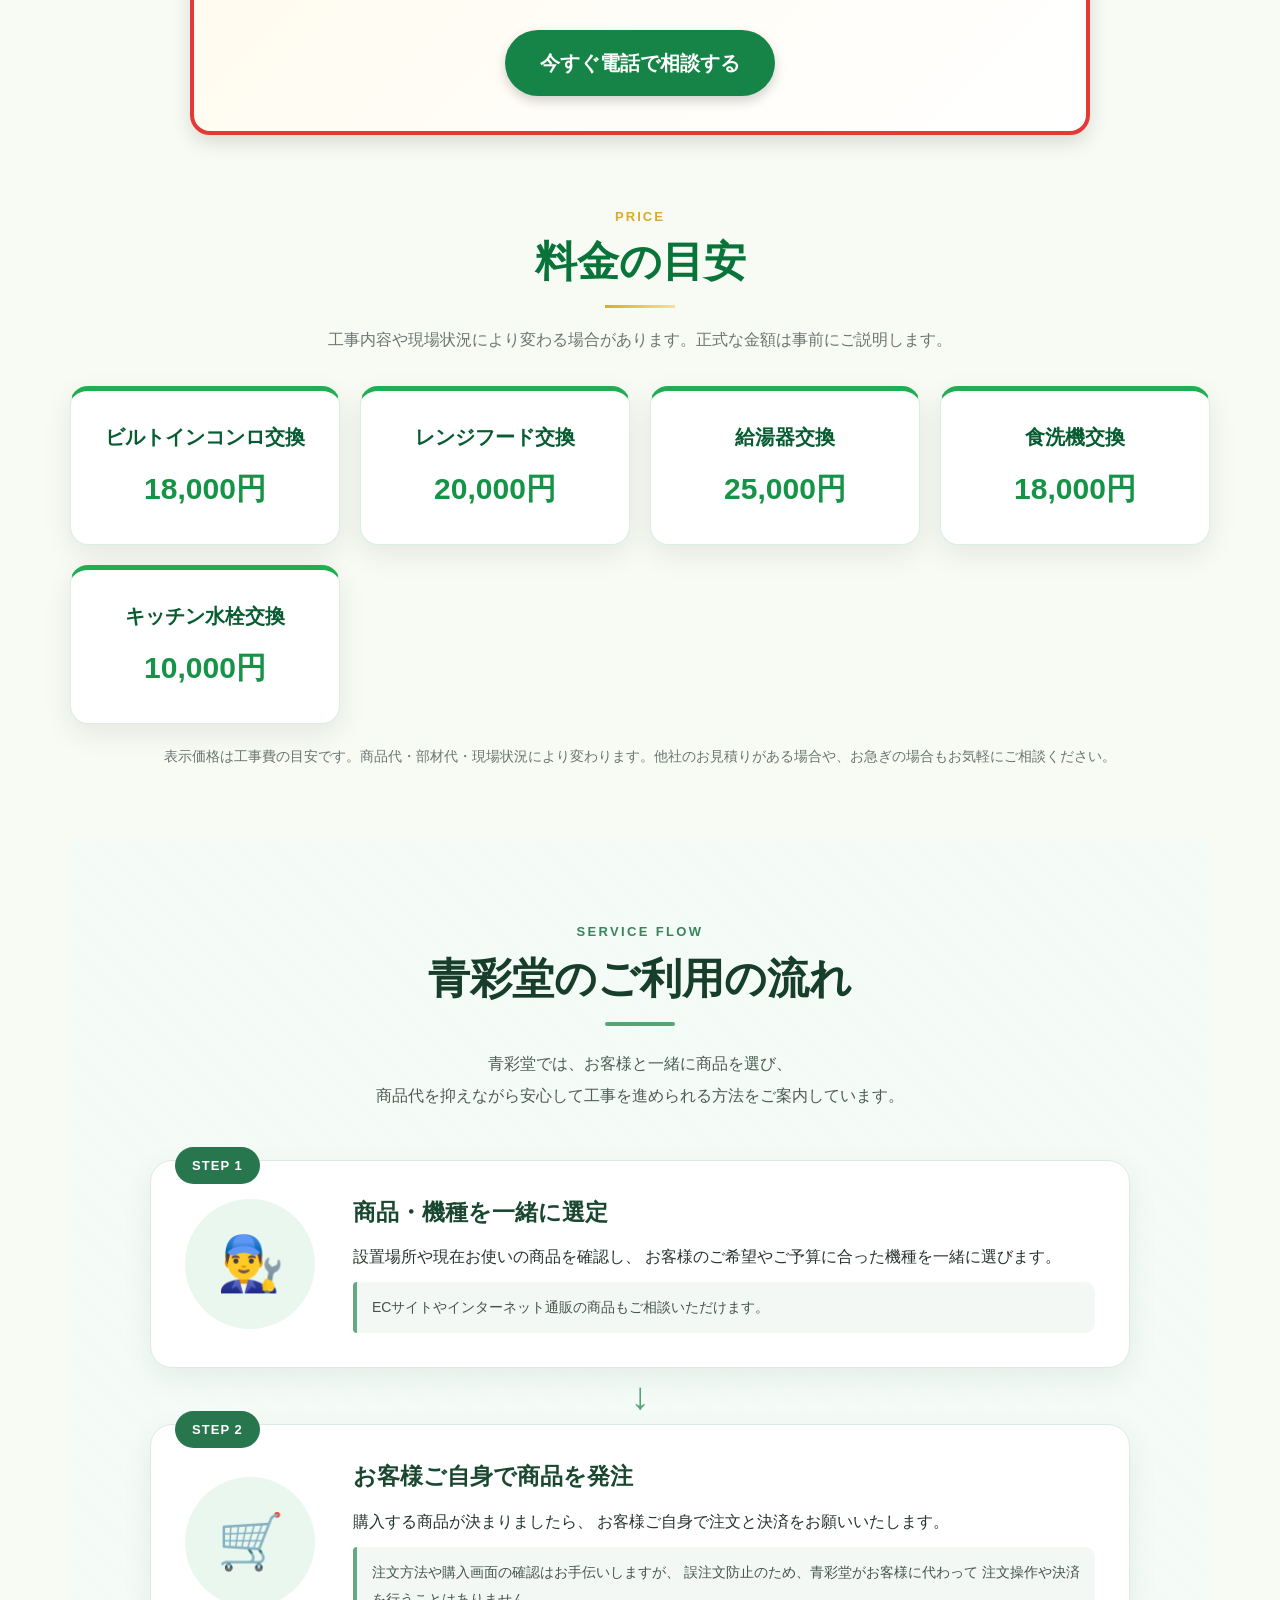
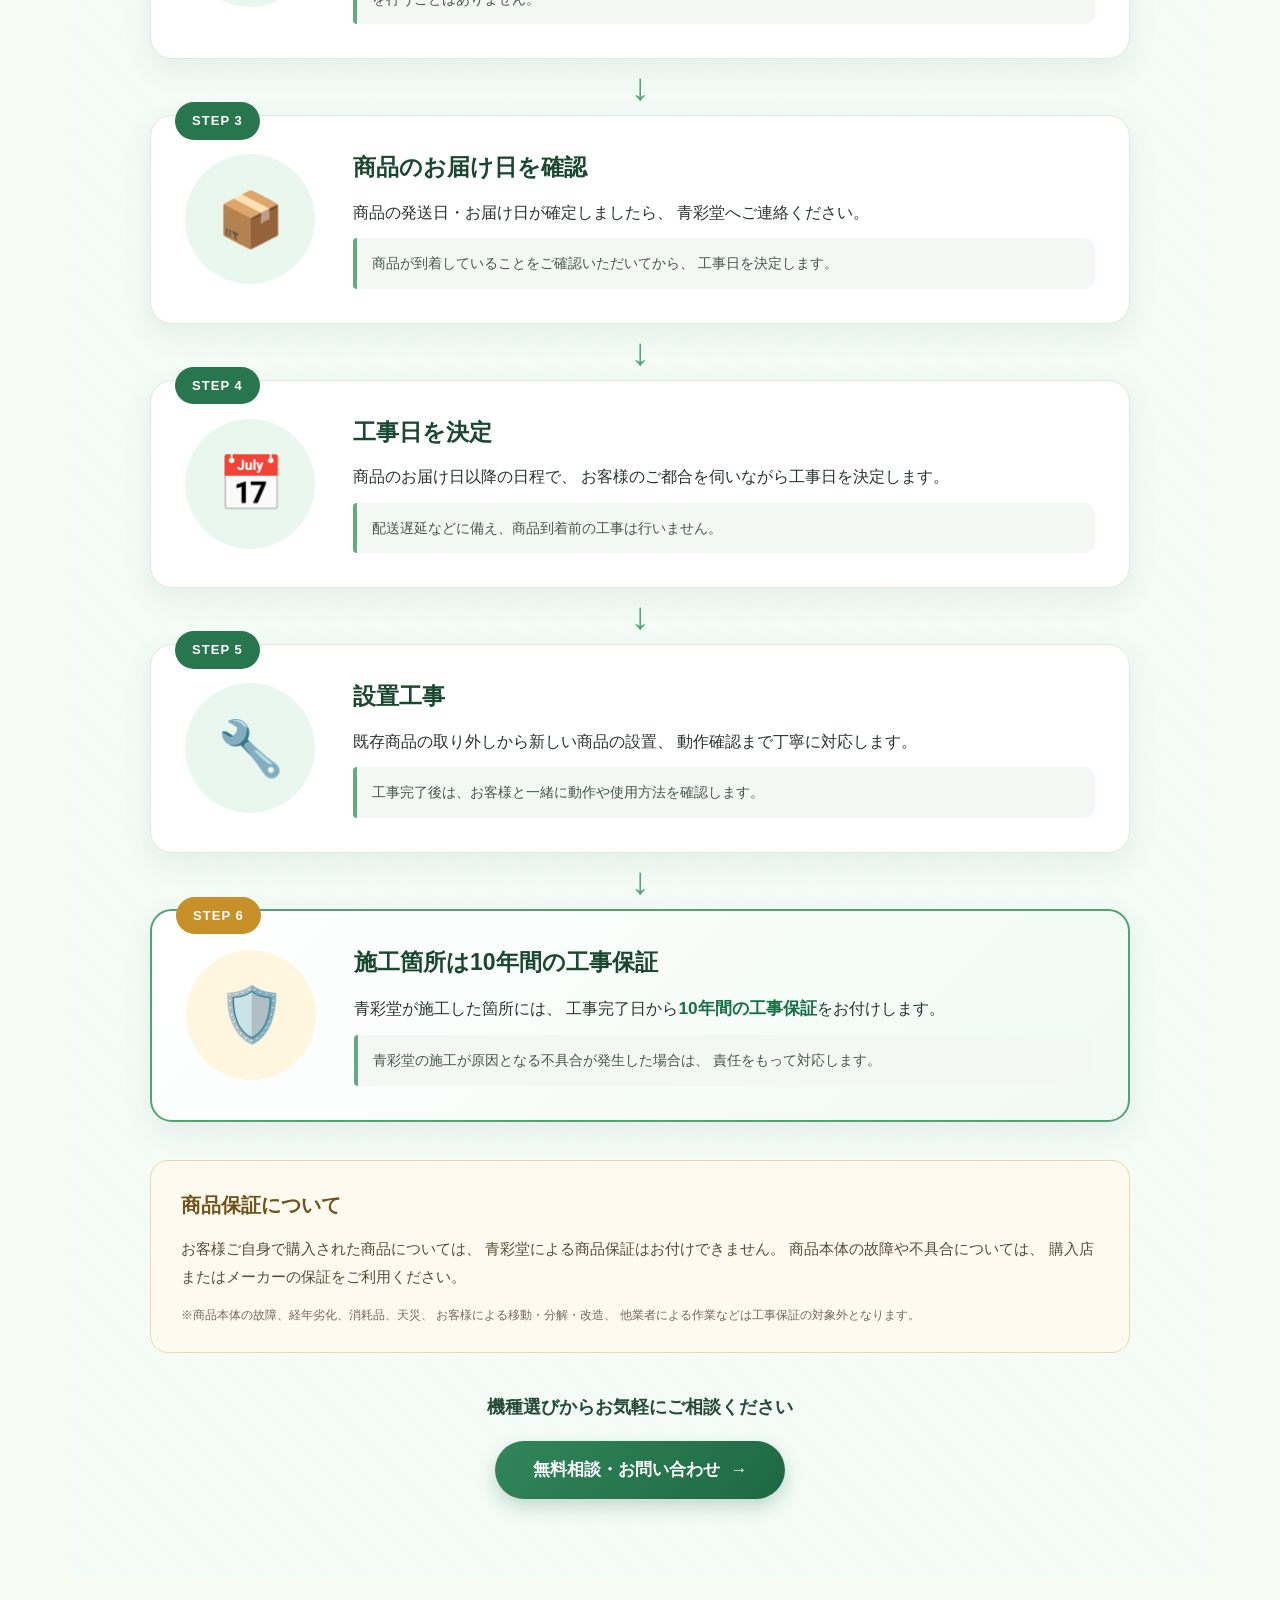
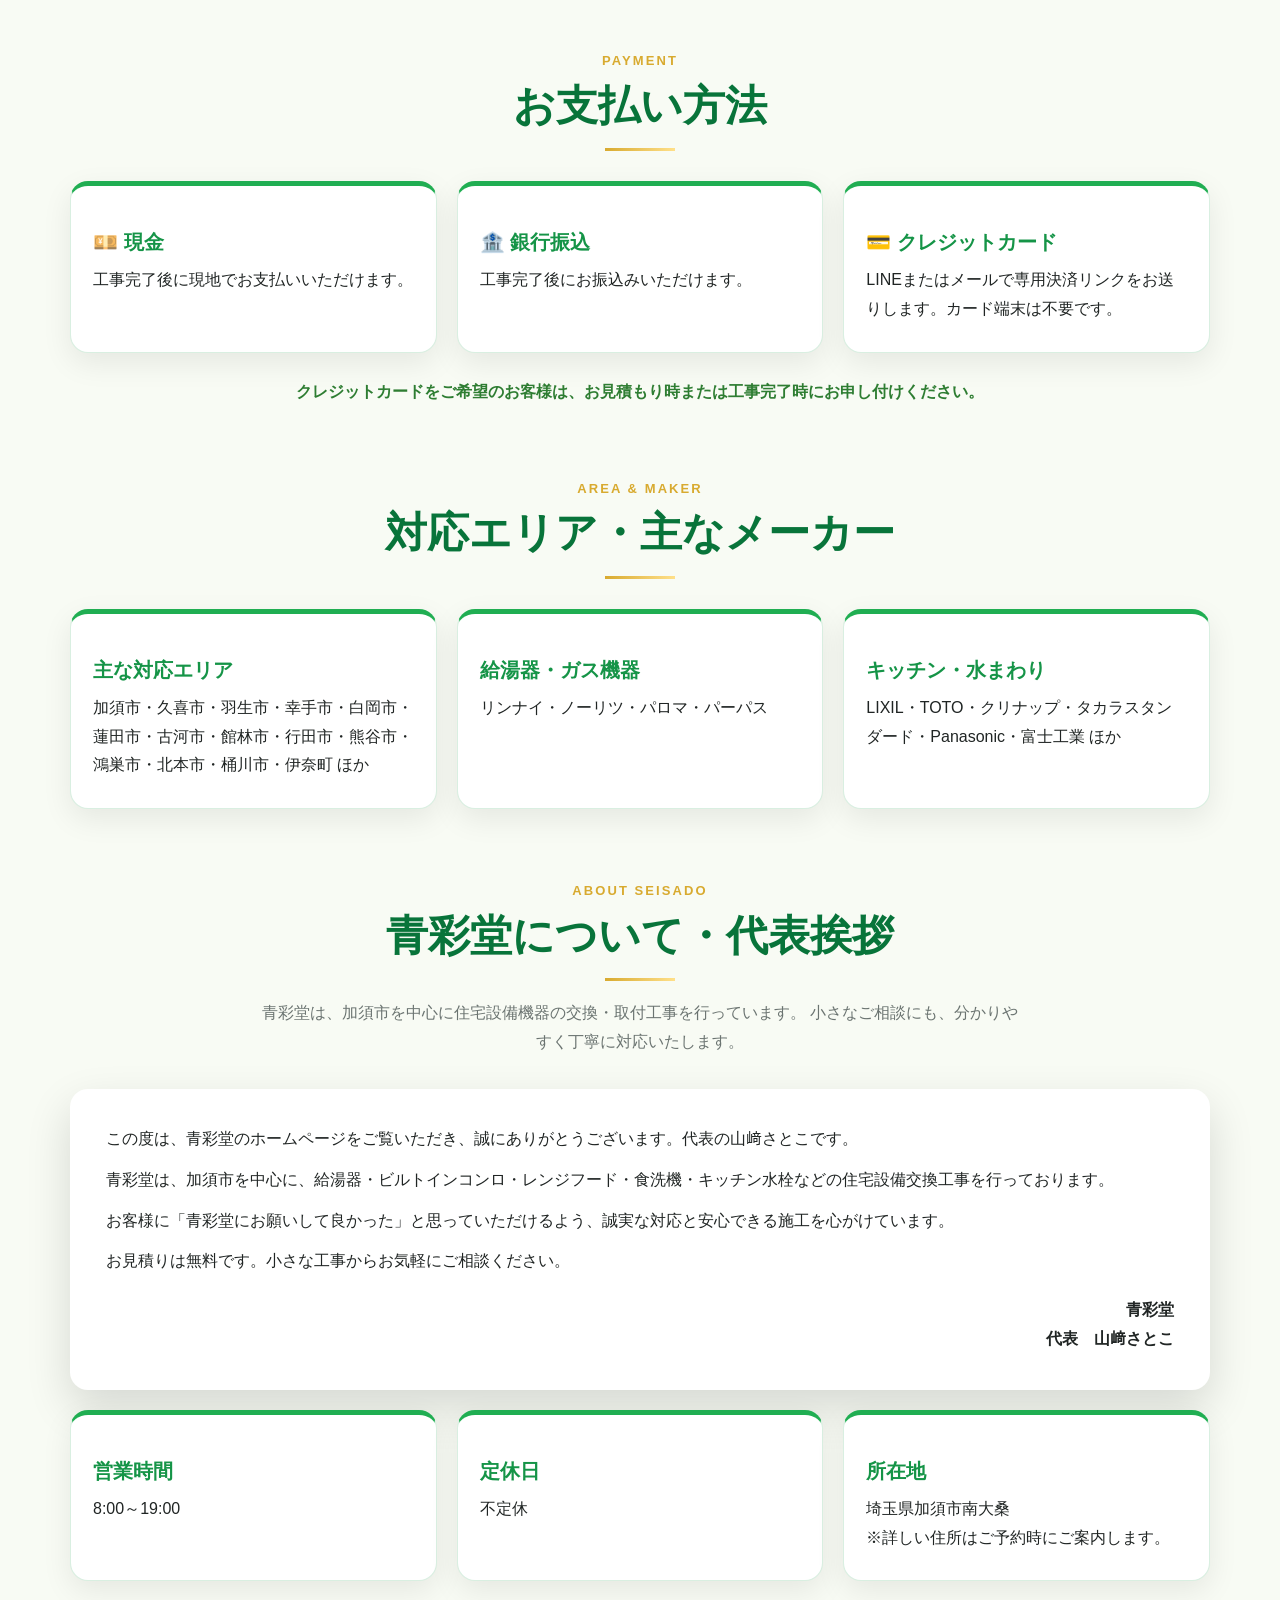
==== commit a504297a: "Remove crowdfunding project sections from index.html Removed crowdfunding project links and related " ====
--- a/index.html
+++ b/index.html
@@ -1613,11 +1613,7 @@
 
 🔥 最短当日対応・お見積り無料・出張費無料（対応エリア内）
 </p>
-      <div class="mini-crowdfund">
-        <strong>🐶 ワンパグプロジェクト</strong>　2027年春オープンを目指し、<a href="https://camp-fire.jp/projects/967520" target="_blank" style="color:#4fc3ff; font-weight:bold; text-decoration:none;">
-🎉 クラウドファンディング公開中！応援よろしくお願いします！
-</a>
-      </div>
+      
     </div>
   </header>
 
@@ -1747,9 +1743,7 @@
       <a href="https://line.me/ti/p/Nkr58LmcFn" class="btn btn-line">
         LINEで写真を送る
       </a>
-      <a href="https://camp-fire.jp/projects/967520" class="btn btn-gold" target="_blank">
-    🐶 クラウドファンディング公開中！
-</a>
+      
     </div>
 
   </div>
@@ -2440,12 +2434,7 @@
       <p class="section-kicker">Coming Soon</p>
       <h2>🐶 パグカフェ「ワンパグ」🐰</h2>
       <p style="margin-top:18px;">人とパグが笑顔になれる癒しの場所を目指し、2027年春のオープンに向けて準備を進めています。</p>
-      <a href="https://camp-fire.jp/projects/967520"
-   target="_blank"
-   class="cafe-small"
-   style="text-decoration:none;">
-🎉 クラウドファンディング公開中！応援はこちら
-</a>
+      
     </div>
   </section>
 
